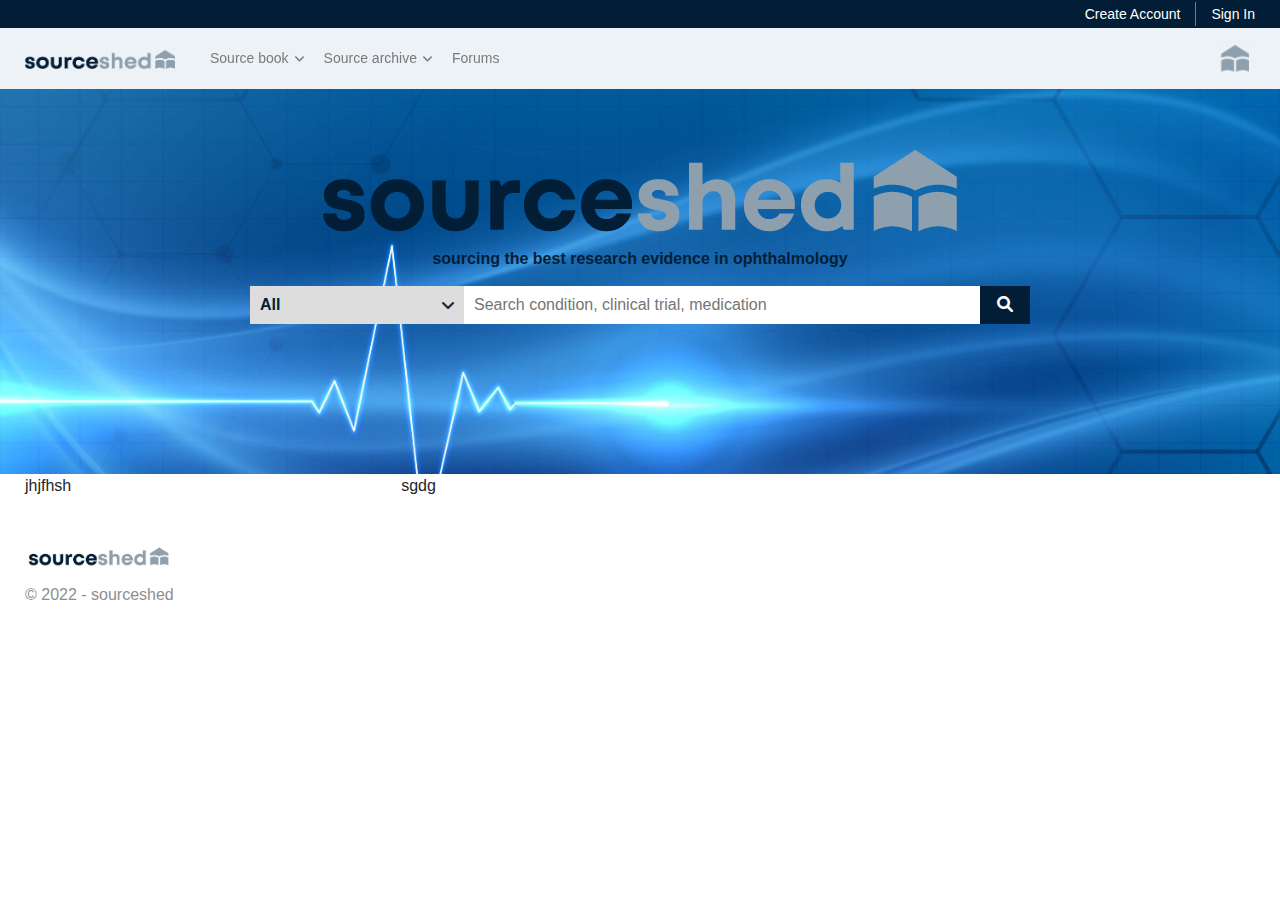
==== glaucoma-source-archive.html @ 262380f5 "update" ====
<!doctype html>
<html class="no-js" lang="en">

<head>
    <meta charset="utf-8">
    <meta http-equiv="x-ua-compatible" content="ie=edge">
    <title>Sourceshed</title>
    <meta name="description" content="">
    <meta name="viewport" content="width=device-width, initial-scale=1">

    <!-- Place favicon.ico in the root directory -->
    <link rel="shortcut icon" type="image/x-icon" href="assets/img/favicon.ico.png">

    <!-- CSS here -->
    <link rel="stylesheet" href="./assets/css/fontawesome-v6.min.css">
    <link rel="stylesheet" href="./assets/css/bootstrap-v5.0.2.min.css">
    <link rel="stylesheet" href="./assets/css/owl.carousel-v2.3.4.min.css">
    <link rel="stylesheet" href="./assets/css/owl.theme.default-v2.3.4.min.css">
    <link rel="stylesheet" href="./assets/css/style.css">
</head>

<body>
    <!--[if lte IE 9]>
            <p class="browserupgrade">You are using an <strong>outdated</strong> browser. Please <a href="https://browsehappy.com/">upgrade your browser</a> to improve your experience and security.</p>
        <![endif]-->

    <!-- Add your site or application content here -->
    <!-- start haeder -->
    <header class="header">
        <div class="header-top dark-blue-bg">
            <div class="container">
                <div class="row">
                    <div class="col-md-12">
                        <ul class="header-auth d-flex justify-content-end">
                            <li>
                                <a href="#" class="account text-white">Create Account</a>
                            </li>
                            <li>
                                <a href="#" class="signin text-white">Sign In</a>
                            </li>
                        </ul>
                    </div>
                </div>
            </div>
        </div>
        <div class="header-nav light-gray-bg-4 py-md-0 py-2">
            <div class="container">
                <div class="header-nav__container d-flex flex-wrap align-items-center justify-content-between">
                    <div class="header-nav__bar d-md-none d-block">
                        <i class="fa-solid fa-bars-staggered text-light-gray"></i>
                    </div>
                    <div class="header-nav__logo">
                        <a href="#">
                            <img src="./assets/img/banner-logo.png" alt="Sourceshed Logo" class="img-fluid">
                        </a>
                    </div>
                    <div class="header-nav__menu d-md-block d-none">
                        <ul class="d-flex flex-wrap">
                            <li class="topmenu">
                                <a href="#">Source book</a>
                                <ul class="submenu">
                                    <li class="topsubmenu">
                                        <a href="#">Retina</a>
                                        <ul class="submenu">
                                            <li>
                                                <p>Retinal vascular diseases</p>
                                                <div class="disease">
                                                    <p>Retinal vein occlusions</p>
                                                    <a href="retina-brvo.html">Branch Retinal Vein Occlusion</a>
                                                    <a href="#">Central Retinal Vein Occlusion</a>
                                                </div>
                                                <div class="disease">
                                                    <p>Diabetic Retinopathy</p>
                                                    <a href="#">Diabetic Macular Edema</a>
                                                    <a href="#">Proliferative Diabetic Retinopathy</a>
                                                    <a href="#">Vitreous haemorrhage</a>
                                                    <a href="#">Cataract surgery</a>
                                                </div>
                                            </li>
                                            <li>
                                                <p>Choroidal vascular diseases</p>
                                                <div class="disease">
                                                    <p>Age-related Macular Degeneration</p>
                                                    <a href="#">Anti-VEGF treatment</a>
                                                    <a href="#">Photodynamic therapy </a>
                                                    <a href="#">Laser treatment </a>
                                                    <a href="#">Polypoidal Choroidal Vasculopathy</a>
                                                </div>
                                                <div class="disease">
                                                    <p><a href="#">Myopic Choroidal Neovascularization</a></p>
                                                    <p><a href="#">Central Serous Chorioretinopathy</a></p>
                                                </div>
                                            </li>
                                            <li>
                                                <p>Surgical retinal conditions</p>
                                                <div class="disease">
                                                    <p><a href="#">Macular Hole</a></p>
                                                </div>
                                            </li>
                                            <li>
                                                <p>Miscellaneous retinal conditions</p>
                                                <div class="disease">
                                                    <p><a href="#">Optic disc pit</a></p>
                                                </div>
                                            </li>
                                        </ul>
                                    </li>
                                    <li class="topsubmenu">
                                        <a href="#">Glucoma</a>
                                        <ul class="submenu">
                                            <li>
                                                <p>Types of glaucomas</p>
                                                <div class="disease">
                                                    <p>Open Angle Glaucoma</p>
                                                    <a href="#">Primary Open Angle Glaucoma</a>
                                                    <a href="#">Ocular Hypertension</a>
                                                    <a href="#">Normal Tension Glaucoma</a>
                                                </div>
                                                <div class="disease">
                                                    <p><a href="#">Primary Angle closure and Primary Angle closure Glaucoma</a></p>
                                                </div>
                                                <div class="disease">
                                                    <p>Secondary Glaucomas</p>
                                                    <a href="#">Pseudoexfoliation Glaucoma</a>
                                                    <a href="#">Pigment dispersion syndrome and pigmentary glaucoma</a>
                                                    <a href="#">Neovascular glaucoma</a>
                                                    <a href="#">Uveitic glaucoma</a>
                                                    <div class="subdesease">
                                                        <p>Glaucoma associated with surgery</p>
                                                        <a href="#">Aqueous misdirection syndrome</a>
                                                    </div>
                                                </div>
                                            </li>
                                            <li>
                                                <p>Management of glaucoma</p>
                                                <div class="disease">
                                                    <p><a href="#">Medical treatment</a></p>
                                                    <div class="subdesease">
                                                        <a href="#">Netarsudil</a>
                                                        <a href="#">Netarsudil/latanoprost</a>
                                                        <a href="#">Latanoprost bunod</a>
                                                        <a href="#">Bimatoprost implant </a>
                                                    </div>
                                                </div>
                                                <div class="disease">
                                                    <p><a href="#">Laser treatment</a></p>
                                                    <div class="subdesease">
                                                        <a href="#">Selective laser trabeculoplasty</a>
                                                        <a href="#">Argon laser iridoplasty</a>
                                                    </div>
                                                </div>
                                                <div class="disease">
                                                    <p>Microinvasive Glaucoma Surgery</p>
                                                    <div class="subdesease">
                                                        <a href="#">iStent</a>
                                                        <a href="#">Hydrus</a>
                                                        <a href="#">XEN</a>
                                                        <a href="#">Preserflo</a>
                                                    </div>
                                                </div>
                                                <div class="disease">
                                                    <p><a href="#">Surgical treatment</a></p>
                                                    <div class="subdesease">
                                                        <p>Complications</p>
                                                        <a href="#">Bleb-associated infections</a>
                                                    </div>
                                                </div>
                                            </li>
                                        </ul>
                                    </li>
                                    <li class="topsubmenu">
                                        <a href="#">Cornea</a>
                                        <ul class="submenu">
                                            <li>
                                                <p>Corneal dystrophies and ectasia</p>
                                                <div class="disease">
                                                    <p><a href="#">Keratoconus</a></p>
                                                </div>
                                            </li>
                                            <li>
                                                <p>Corneal infections</p>
                                                <div class="disease">
                                                    <p><a href="#">Bacterial keratitis</a></p>
                                                    <p><a href="#">Fungal keratitis</a></p>
                                                    <p><a href="#">Herpes Simplex keratitis</a></p>
                                                    <p><a href="#">Herpes Zoster keratitis</a></p>
                                                </div>
                                            </li>
                                            <li>
                                                <p>Other Corneal disorders</p>
                                                <div class="disease">
                                                    <p><a href="#">Dry Eye Disease</a></p>
                                                    <p><a href="#">Neurotrophic Keratopathy</a></p>
                                                </div>
                                            </li>
                                            <li>
                                                <p>IConjunctival disorders</p>
                                                <div class="disease">
                                                    <p><a href="#">Pterygium</a></p>
                                                </div>
                                            </li>
                                        </ul>
                                    </li>
                                    <li class="topsubmenu">
                                        <a href="#">Pediatric and Strabismus</a>
                                        <ul class="submenu">
                                            <li>
                                                <div class="disease">
                                                    <p><a href="#">Amblyopia</a></p>
                                                    <p><a href="#">Congenital cataract</a></p>
                                                    <p><a href="#">Infantile Esotropia</a></p>
                                                </div>
                                            </li>
                                        </ul>
                                    </li>
                                </ul>
                            </li>
                            <li class="topmenu">
                                <a href="#">Source archive</a>
                                <ul class="submenu">
                                    <li><a href="#">Source archive central</a></li>
                                    <li><a href="#">Cataract and refractive surgery</a></li>
                                    <li><a href="#">Cornea</a></li>
                                    <li><a href="glucoma-source-archive.html">Glaucoma</a></li>
                                    <li><a href="#">Neuro-ophthalmology</a></li>
                                    <li><a href="#">Ocular oncology</a></li>
                                    <li><a href="#">Oculoplastics</a></li>
                                    <li><a href="#">Pediatric ophthalmology and Stabismus</a></li>
                                    <li><a href="#">Retina</a></li>
                                    <li><a href="#">Uveitis</a></li>
                                </ul>
                            </li>
                            <li><a href="#">Forums</a></li>
                        </ul>
                    </div>
                    <div class="header-nav__brand-logo d-md-block d-none">
                        <img src="./assets/img/brand-logo.PNG" alt="Sourceshed Logo">
                    </div>
                </div>
            </div>
        </div>
        <!-- mobile menu -->
        <div class="drawer-nav bg-white">
            <div class="drawer-nav__logo d-flex justify-content-between">
                <a href="#" class="d-block">
                    <img src="./assets/img/drawer-meno-log.png" alt="Sourceshed" class="img-fluid">
                </a>
                <div class="menu-close">
                    <i class="fa-solid fa-xmark"></i>
                </div>
            </div>
            <div class="drawer-menu">
                <ul>
                    <li class="drawer-topmenu">
                        <a href="#">Source book</a>
                        <ul>
                            <li class="drawer-topmenu">
                                <a href="#">Retina</a>
                                <ul>
                                    <li>
                                        <p>Retinal vascular diseases</p>
                                        <div class="disease">
                                            <p>Retinal vein occlusions</p>
                                            <a href="retina-brvo.html">Branch Retinal Vein Occlusion</a>
                                            <a href="#">Central Retinal Vein Occlusion</a>
                                        </div>
                                        <div class="disease">
                                            <p>Diabetic Retinopathy</p>
                                            <a href="#">Diabetic Macular Edema</a>
                                            <a href="#">Proliferative Diabetic Retinopathy</a>
                                            <a href="#">Vitreous haemorrhage</a>
                                            <a href="#">Cataract surgery</a>
                                        </div>
                                    </li>
                                    <li>
                                        <p>Choroidal vascular diseases</p>
                                        <div class="disease">
                                            <p>Age-related Macular Degeneration</p>
                                            <a href="#">Anti-VEGF treatment</a>
                                            <a href="#">Photodynamic therapy </a>
                                            <a href="#">Laser treatment </a>
                                            <a href="#">Polypoidal Choroidal Vasculopathy</a>
                                        </div>
                                        <div class="disease">
                                            <p><a href="#">Myopic Choroidal Neovascularization</a></p>
                                            <p><a href="#">Central Serous Chorioretinopathy</a></p>
                                        </div>
                                    </li>
                                    <li>
                                        <p>Surgical retinal conditions</p>
                                        <div class="disease">
                                            <p><a href="#">Macular Hole</a></p>
                                        </div>
                                    </li>
                                    <li>
                                        <p>Miscellaneous retinal conditions</p>
                                        <div class="disease">
                                            <p><a href="#">Optic disc pit</a></p>
                                        </div>
                                    </li>
                                </ul>
                            </li>
                            <li class="drawer-topmenu">
                                <a href="#">Glucoma</a>
                                <ul>
                                    <li>
                                        <p>Types of glaucomas</p>
                                        <div class="disease">
                                            <p>Open Angle Glaucoma</p>
                                            <a href="#">Primary Open Angle Glaucoma</a>
                                            <a href="#">Ocular Hypertension</a>
                                            <a href="#">Normal Tension Glaucoma</a>
                                        </div>
                                        <div class="disease">
                                            <p><a href="#">Primary Angle closure and Primary Angle closure Glaucoma</a></p>
                                        </div>
                                        <div class="disease">
                                            <p>Secondary Glaucomas</p>
                                            <a href="#">Pseudoexfoliation Glaucoma</a>
                                            <a href="#">Pigment dispersion syndrome and pigmentary glaucoma</a>
                                            <a href="#">Neovascular glaucoma</a>
                                            <a href="#">Uveitic glaucoma</a>
                                            <div class="subdesease">
                                                <p>Glaucoma associated with surgery</p>
                                                <a href="#">Aqueous misdirection syndrome</a>
                                            </div>
                                        </div>
                                    </li>
                                    <li>
                                        <p>Management of glaucoma</p>
                                        <div class="disease">
                                            <p><a href="#">Medical treatment</a></p>
                                            <div class="subdesease">
                                                <a href="#">Netarsudil</a>
                                                <a href="#">Netarsudil/latanoprost</a>
                                                <a href="#">Latanoprost bunod</a>
                                                <a href="#">Bimatoprost implant </a>
                                            </div>
                                        </div>
                                        <div class="disease">
                                            <p><a href="#">Laser treatment</a></p>
                                            <div class="subdesease">
                                                <a href="#">Selective laser trabeculoplasty</a>
                                                <a href="#">Argon laser iridoplasty</a>
                                            </div>
                                        </div>
                                        <div class="disease">
                                            <p>Microinvasive Glaucoma Surgery</p>
                                            <div class="subdesease">
                                                <a href="#">iStent</a>
                                                <a href="#">Hydrus</a>
                                                <a href="#">XEN</a>
                                                <a href="#">Preserflo</a>
                                            </div>
                                        </div>
                                        <div class="disease">
                                            <p><a href="#">Surgical treatment</a></p>
                                            <div class="subdesease">
                                                <p>Complications</p>
                                                <a href="#">Bleb-associated infections</a>
                                            </div>
                                        </div>
                                    </li>
                                </ul>
                            </li>
                            <li class="drawer-topmenu">
                                <a href="#">Cornea</a>
                                <ul>
                                    <li>
                                        <p>Corneal dystrophies and ectasia</p>
                                        <div class="disease">
                                            <p><a href="#">Keratoconus</a></p>
                                        </div>
                                    </li>
                                    <li>
                                        <p>Corneal infections</p>
                                        <div class="disease">
                                            <p><a href="#">Bacterial keratitis</a></p>
                                            <p><a href="#">Fungal keratitis</a></p>
                                            <p><a href="#">Herpes Simplex keratitis</a></p>
                                            <p><a href="#">Herpes Zoster keratitis</a></p>
                                        </div>
                                    </li>
                                    <li>
                                        <p>Other Corneal disorders</p>
                                        <div class="disease">
                                            <p><a href="#">Dry Eye Disease</a></p>
                                            <p><a href="#">Neurotrophic Keratopathy</a></p>
                                        </div>
                                    </li>
                                    <li>
                                        <p>Conjunctival disorders</p>
                                        <div class="disease">
                                            <p><a href="#">Pterygium</a></p>
                                        </div>
                                    </li>
                                </ul>
                            </li>
                            <li class="drawer-topmenu">
                                <a href="#">Pediatric and Strabismus</a>
                                <ul>
                                    <li>
                                        <div class="disease">
                                            <p><a href="#">Amblyopia</a></p>
                                            <p><a href="#">Congenital cataract</a></p>
                                            <p><a href="#">Infantile Esotropia</a></p>
                                        </div>
                                    </li>
                                </ul>
                            </li>
                        </ul>
                    </li>
                    <li class="drawer-topmenu">
                        <a href="#">Source archive</a>
                        <ul>
                            <li><a href="#">Source archive central</a></li>
                            <li><a href="#">Cataract and refractive surgery</a></li>
                            <li><a href="#">Cornea</a></li>
                            <li><a href="#">Glaucoma</a></li>
                            <li><a href="#">Neuro-ophthalmology</a></li>
                            <li><a href="#">Ocular oncology</a></li>
                            <li><a href="#">Oculoplastics</a></li>
                            <li><a href="#">Pediatric ophthalmology and Stabismus</a></li>
                            <li><a href="#">Retina</a></li>
                            <li><a href="#">Uveitis</a></li>
                        </ul>
                    </li>
                    <li><a href="#">Forums</a></li>
                </ul>
            </div>
        </div>
    </header> <!-- end haeder -->
    <!-- start banner -->
    <section class="banner bg banner-bg">
        <div class="container">
            <div class="row">
                <div class="banner-box col-sm-12 text-center">
                    <div class="banner__logo">
                        <img src="./assets/img/banner-logo.png" alt="Sourceshed" class="img-fluid">
                        <p class="banner__tag text-dark-blue font-semi-bold">sourcing the best research evidence in ophthalmology</p>
                    </div>
                    <div class="banner__search">
                        <form action="" class="search-from d-flex justify-content-center">
                            <div class="select-arrow">
                                <select class="search-select">
                                    <option selected>All</option>
                                    <option value="1">Conditions (source book)</option>
                                    <option value="2">Studies (source archive)</option>
                                </select>
                            </div>
                            <input type="text" class="search-input" autocomplete="off" placeholder="Search condition, clinical trial, medication">
                            <button type="submit" class="search-submit dark-blue-bg text-white"><i class="fas fa-search"></i></button>
                        </form>
                    </div>
                </div>
            </div>
        </div>
    </section><!-- end banner -->
    <!-- start source archive wrapper -->
    <section class="source-archive-section">
        <div class="container">
            <div class="row">
                <aside class="archive-sidebar">jhjfhsh</aside>
                <div class="archive-docs">sgdg</div>
            </div>
        </div>
    </section>
    <!-- end source archive wrapper -->
    <!-- start footer -->
    <section class="footer">
        <div class="container">
            <div class="row">
                <div class="col-md-12">
                    <div class="footer-inner d-flex flex-column justify-content-sm-start justify-content-center align-items-center align-items-sm-start">
                        <div class="footer-logo">
                            <a href="#">
                                <img src="./assets/img/logo.png" alt="Sourceshed" class="img-fluid">
                            </a>
                        </div>
                        <p class="copyright text-light-gray">&copy; 2022 - sourceshed</p>
                    </div>
                </div>
            </div>
        </div>
    </section><!-- end footer -->

    <!-- JS here -->
    <script src="./assets/js/jquery-v3.6.0.min.js"></script>
    <script src="./assets//js/popper-v2.9.2.min.js"></script>
    <script src="./assets//js/bootstrap-v5.0.2.min.js"></script>
    <script src="./assets/js/owl.carousel-v2.3.4.min.js"></script>
    <script src="./assets/js/main.js"></script>
</body>

</html>
---- assets/css/style.css ----
/* reset css */
* {
  margin: 0;
  padding: 0;
  box-sizing: border-box; 
}

.container {
    max-width: 1440px;
    padding-left: 25px;
    padding-right: 25px;
}
a{
    text-decoration: none;
    display: block;
}

p {
    margin: 0;
}

ul{
    margin: 0;
    padding: 0;
    list-style-type: none;
}

input, select,button:focus {
    outline: none;
    
}

/* google fonts */
@import url('https://fonts.googleapis.com/css2?family=Merriweather+Sans:ital,wght@0,300;0,400;0,500;0,700;1,400&display=swap');

/* Root variable */
:root {
	/* --ss-font-family: -apple-system, BlinkMacSystemFont, 'Segoe UI', 'Merriweather Sans', 'Helvetica Neue', Arial, 'Noto Sans', sans-serif, 'Apple Color Emoji', 'Segoe UI Emoji', 'Segoe UI Symbol', 'Noto Color Emoji'; */
    --ss-font-primary: 'Merriweather Sans', sans-serif;

    --ss-dark: #000000;
    --ss-white: #ffffff;
    --ss-light-gray: #8e8e8e;
    --ss-light-gray-2: #c5c9ce;
    --ss-light-gray-3: #ddd;
    --ss-light-gray-4: #EDF2F7;
    --ss-dark-gray: #7a7a7a;
    --ss-light-ash: #8EA0AD;
    --ss-light-ash-1: #CAD1DA;
    --ss-light-ash-2: #D1DBE9;

    --ss-dark-blue: #011E36;
    --ss-light-blue: #3366ff;
    --ss-light-blue-2: #66ADCC;
    --ss-light-blue-3: #d9edf7;

    --ss-green: #339966;
    --ss-brown: #993300;

    --ss-text-xss: 12px;
    --ss-text-xs: 14px;
    --ss-text-s: 16px;
    --ss-text-m: 18px;
    --ss-text-xl: 20px;
    --ss-text-xll: 24px;
    --ss-text-xlll: 34px

}

html, body{
    scroll-behavior: smooth !important;
    -webkit-font-smoothing: antialiased;
}

/*================ common-css =================*/
.section-title {
    margin-bottom: 20px;
}
.bg {
    background-size: cover;
    background-position: center;
    background-repeat: no-repeat;
}
/* -------- bg color -------- */
.dark-bg{
    background-color: var(--ss-dark);
}
.light-gray-bg{
    background-color: var(--ss-light-gray);
}
.light-gray-bg-4 {
    background-color: var(--ss-light-gray-4);
}
.dark-gray-bg{
    background-color: var(--ss-dark-gray);
}
.dark-blue-bg {
    background-color: var(--ss-dark-blue);
}
.light-blue-bg-3 {
    background-color: var(--ss-light-blue-3);
}
.light-ash-bg{
    background-color: var(--ss-light-ash)
}
.light-ash-bg-1{
    background-color: var(--ss-light-ash-1)
}
.light-ash-bg-2{
    background-color: var(--ss-light-ash-2)
}
/* -------- text color -------- */
.text-white{
    color: var(--ss-white);
}
.text-light-gray {
    color: var(--ss-light-gray);
}
.text-light-blue {
    color: var(--ss-light-blue);
}
.text-dark-blue {
    color: var(--ss-dark-blue);
}
.text-green {
    color: var(--ss-green);
}
.text-brown {
    color: var(--ss-brown);
}
/* ----------- text underline---- */
.text-underline {
    text-decoration: underline;
}
/* opacity */
.opacity-100{
    opacity: 0.1;
}
.opacity-200{
    opacity: 0.2;
}
.opacity-300{
    opacity: 0.3;
}
.opacity-400{
    opacity: 0.4;
}
.opacity-500{
    opacity: 0.5;
}
.opacity-600{
    opacity: 0.6;
}
.opacity-700{
    opacity: 0.7;
}
.opacity-800{
    opacity: 0.8;
}
.opacity-900{
    opacity: 0.9;
}
/* -------- font size */
.text-s {
    font-size: var(--ss-text-s);
}
.text-xs {
    font-size: var(--ss-text-xs);
}
.text-xss {
    font-size: var(--ss-text-xss);
}
.text-m {
    font-size: var(--ss-text-m);
}
.text-xl {
    font-size: var(--ss-text-xl);
}
.text-xll {
    font-size: var(--ss-text-xll);
}
.text-xlll {
    font-size: var(--ss-text-xlll);
}
/* .text-xl{
    font-size: var(--l-text-xl);
    line-height: 110%;
}
.text-s{
    font-size: var(--l-text-s);
    line-height: 24px;
}
.text-xs{
    font-size: var(--l-text-xs);
    line-height: 18px;
}
.text-xss{
    font-size: var(--l-text-xss);
    line-height: var(--l-text-s);
} */
/* --------- font weight */
.font-light{
    font-weight: 300;
}
.font-normal{
    font-weight: 400;
}
.font-medium{
    font-weight: 500;
}
.font-semi-bold{
    font-weight: 600;
}
.font-bold{
    font-weight: 700;
}
.font-extra-bold{
    font-weight: 900;
}
/* ----------- text indent */
.text-left {
    text-align: left;
}
.text-right {
    text-align: right;
}
/* -------- border -------- */
/* .border-dark-1{
    border: 1px solid var(--l-dark-5);
}
.border-dark-b1{
    border-bottom: 1px solid var(--l-dark-5);
}
.border-danger-1{
    border: 1px solid var(--l-danger-1);
} */
/* ---------- btn ---------- */
.btn-primary{
    background-color: var(--ss-dark-blue);
    padding: 8px 10px;
}
.btn-custom{
    border-radius: 100px;
    font-weight: 500;
    font-size: var(--ss-text-xs);
    line-height: 20px;
    color: #FFFFFF;
    padding: 10px 16px;
}
.btn-custom__red{
    background-color: var(--l-color-red);
}

body{
    font-family: var(--ss-font-primary);
    background-color: var(--ss-white);
    font-size: var(--ss-text-s);
    -webkit-font-smoothing: antialiased;
}

.inherit-hover:hover{
    color: inherit;
}
.light-hover:hover{
    color: #fff;
}
.no-transition{
    transition: unset;
}

/* ============ header css  =================================== */
/* sticky header */
.header {
    position: fixed;
    width: 100%;
    z-index: 999;
}
/* header top */
.header-top {
    padding: 2px 0;
}
.header-auth li {
    border-right: 1px solid var(--ss-dark-gray);
}
.header-auth li:last-child {
    border-right: none;
}
.header-auth li a {
    display: inline-block;
    font-size: var(--ss-text-xs);
}
.account {
    padding-right: 15px;
}
.signin {
    padding-left: 15px;
}

/* header nav */
.header-nav {
    /* padding: 10px 0; */
    box-shadow: 0 1px 0 0 rgb(139 141 157 / 5%), 0 0 1px 0 rgb(65 71 108 / 15%);
}
.header-nav__logo img {
    max-width: 150px;
}
.header-nav__menu{
    padding-left: 35px;
    flex: 1;
}
.header-nav__menu>ul>li {
    padding-right: 35px;
}
.header-nav__menu>ul>li>a {
    padding: 20px 0;
}
.header-nav__menu>ul>li:hover {
    cursor: pointer;
}
ul.submenu li:hover {
    cursor: auto;
}
.header-nav__menu>ul>li:hover > a {
    color: var(--ss-dark-blue);
}
.header-nav__menu li {
    position: relative;
}
.header-nav__menu ul li a {
    font-size: var(--ss-text-xs);
    font-weight: 400;
    color: var(--ss-dark-gray);
}
.header-nav__menu ul li a:hover{
    color: var(--ss-dark-blue);
}
/* dropdown menu*/
/* angledown icon */
.topmenu a,
.topsubmenu > a,
.drawer-topmenu{
    position: relative;
}
.topmenu > a:after,
.topsubmenu > a:after,
.drawer-topmenu:after{
    font-family: 'Font Awesome 6 Free';
    font-weight: 900;
    font-size: 12px;
    position: absolute;
    top: 50%;
    transform: translateY(-50%);
}
.topmenu > a:after {
    content: '\f107';
    right: -15px;
}

.drawer-topmenu:after {
    content: '\f105';
    color: var(--ss-light-gray);
    right: 0;
    top: 0;
    transform: inherit;
    transition: all 0.35s ease;
}
.drawer-topmenu.active:after {
    right: 0;
    top: 0;
    transform: rotate(90deg);
}
.topsubmenu > a:after {
    content: '\f105';
    right: 15px;
}
.topmenu ul {
    /* display: none; */
    visibility: hidden;
    opacity: 0;
    padding: 5px 0;
    position: absolute;
    min-width: 200px;
    /* border-radius: 5px; */
    background-color: var(--ss-white);
    /* box-shadow: 0px 0px 5px -1px var(--ss-light-gray); */
    z-index: 999;
    transition: all 0.35s ease;
}
.header-nav__menu .topmenu ul li a{
    display: block;
    padding: 5px 15px;
}
.header-nav__menu .topmenu ul li a:hover {
    background: #eee;
}
.header-nav__menu li>a:hover>{
    color: var(--ss-dark-blue);
}
.header-nav__menu li:hover > ul {
    /* display: block; */
    visibility: visible;
    opacity: 1;
}
.header-nav__menu ul.submenu {
    top: 100%;
    left: 0;
}
.header-nav__menu ul.submenu .submenu {
    top: 0;
    left: 100%;
    overflow-y: scroll;
    height: 300px;
    padding: 10px 15px;
}
/* Scrollbar css */
.submenu ::-webkit-scrollbar {
    width: 5px;
}
.submenu ::-webkit-scrollbar-track {
    background-color: transparent;
    -webkit-border-radius: 5px;
    border-radius: 5px;
}
.submenu ::-webkit-scrollbar-thumb {
    -webkit-border-radius: 5px;
    border-radius: 5px;
    background: var(--ss-light-gray-2); 
}
.submenu li > p {
    font-weight: 600;
}
.topsubmenu > ul.submenu {
    min-width: 278px;
}
.header-nav__menu p {
    margin: 0;
    font-size: var(--ss-text-xs);
    color: var(--ss-light-gray);
}
.header-nav__menu .disease,
.header-nav__menu .subdesease {
    padding-left: 20px;
}
.header-nav__menu .disease p a {
    /* padding: 0 !important; */
    margin-left: -15px;
}
.header-nav__menu .disease a {
    padding-left: 20px;
    /* color: var(--ss-light-blue);
    text-decoration: underline; */
}
.header-nav__menu .disease a:hover{
    /* color: var(--ss-light-blue); */
}
.header-nav__menu .disease > a {
    font-size: 13px !important;
}
.header-nav__brand-logo {
    flex: 0 0 auto;
}
/* mobile menu */
.header-nav__bar {
    cursor: pointer;
    font-size: 20px;
}
.drawer-nav {
    padding: 20px;
    height: 100vh;
    overflow-y: scroll;
    width: 270px;
    position: fixed;
    top: 0;
    transform: translateX(-270px);
    transition: all 0.35s ease;
}
.drawer-nav.active {
    transform: translateX(0px);
}
.drawer-nav__logo {
    padding-bottom: 15px;
    border-bottom: 1px solid #ddd;
    margin-bottom: 15px;
}
.drawer-nav__logo a {
    width: 176px;
}
.drawer-menu ul li a{
    font-size: var(--ss-text-xs);
    font-weight: 400;
    color: var(--ss-dark-gray);
    padding: 3px 0;
    display: block;
}
.drawer-menu ul li > a:hover {
    color: var(--ss-dark-blue);
}
.drawer-topmenu {
    position: relative;
}
.mobile-angle-down {
    position: absolute;
    right: 0;
    top: 0;
    font-size: 12px;
    color: var(--ss-light-gray);
    transition: all 0.35s ease;
}
.mobile-angle.active {
    transform: rotate(90deg);
}
.drawer-topmenu ul {
    display: none;
    padding-left: 20px;
}
.drawer-nav .disease {
    padding-left: 20px;
}
.drawer-nav .disease > a {
    padding-left: 20px;
}
.menu-close {
    width: 30px;
    display: flex;
    justify-content: center;
    align-items: center;
    background: var(--ss-light-gray-2);
    border-radius: 3px;
    cursor: pointer;
}
/* ============ banner css  =================================== */
.banner {
    padding: 150px 0;
}
.banner-bg {
    background-image: url(../img/banner.jpg);
}

/* banner logo */
.banner__tag {
    margin: 15px 0;
}
/* search box */
.banner__search {
    max-width: 780px;
    margin: 0 auto;
}
.search-from {
    display: flex;
}
.select-arrow {
    position: relative;
}
.select-arrow:after {
    content: '\f107';
    font-family: 'Font Awesome 5 Free';
    font-weight: 900;
    background: #ddd;
    padding-left: 4px;
    position: absolute;
    right: 10px;
    top: 50%;
    transform: translateY(-50%);
}
.search-from input,
.search-from select,
.search-from button {
    border: none;
    padding: 7px 10px;
}
.search-select {
    background-color: #ddd;
    color: var(--ss-dark-blue);
    font-weight: 600;
    appearance: none;
    -webkit-appearance: none;
}
.search-input {
    flex: 1;
}
.search-submit {
    flex: 0 0 auto;
    width: 50px;
}
@media (max-width: 425px) {
    .search-select {
        max-width: 5rem;
    }
    .search-input {
        max-width: 72%;
    }
}
@media (max-width: 375px) {
    .search-input {
        max-width: 61%;
    }
}
/* ============ sourcebook css  =================================== */
.sourcebook {
    padding: 50px 0;
}
/* sourcebook tab */
.sourcebook-tab .nav-link {
    font-size: 15px;
    padding: 8px 15px;
    margin-bottom: 0px;
    border: none;
    border-radius: 0px;
    color: var(--ss-dark-blue);
    white-space: nowrap;
    transition: all 0.35s ease;
    position: relative;
}
.sourcebook-tab .nav-link::before {
    content: "";
    position: absolute;
    width: 100%;
    height: 2px;
    background: var(--ss-dark-blue);
    top: 100%;
    left: 0;
    -webkit-transform: scaleX();
    transform: scaleX(0);
    -webkit-transform-origin: 0 50%;
    transform-origin: 0 50%;
    transition: transform 0.2s ease;
}
.sourcebook-tab .nav-link.active::before{
    content: "";
    position: absolute;
    width: 100%;
    height: 2px;
    background: var(--ss-dark-blue);
    top: 100%;
    left: 0;
    -webkit-transform: scaleX(1);
    transform: scaleX(1);
    -webkit-transform-origin: 100% 100%;
    transform-origin: 100% 100%;
}
/* .sourcebook-tab .nav-link:first-child:before{
    background: transparent;
} */
.sourcebook-tab .nav-link.active {
    background: var(--ss-light-gray-4);
}

/* .sourcebook-tab .nav-link.active::before{
    right: 100%;
    visibility: visible;
    opacity: 1;
} */
/*
.sourcebook-tab .nav-link:hover {
    background-color: var(--ss-light-blue-2);
    color: var(--ss-white);
}
.sourcebook-tab .nav-link:hover::before{
    background: transparent;
} */
@media (max-width: 990px) {
    .sourcebook-tab .nav {
        flex-wrap: nowrap;
        overflow: auto;
    }
}
/* sourcebook carousel */
.sourcebook-active {
    padding: 20px 0 0;
}
.sourcecard-wrapper {
    padding: 7px 0 0;
    max-width: 266px;
    width: 100%;
}
.sourcebook-card {
    overflow: hidden;
}
.card-img-box {
    overflow: hidden;
    min-height: 245px;
    display: flex;
}
.card-img-box img {
    object-fit: cover;
}
.sourcebook-card .card-title {
    /* min-height: 72px; */
    /* font-size: 1rem !important; */
    max-height: 73.22px;
}
.sourcebook-card .card-text {
    /* min-height: 144px; */
    min-height: 96px;
    font-size: 15px;
}
.sourcecard-wrapper a {
    transition: all 0.45s ease;
}
.sourcecard-wrapper a:hover {
    /* transform: translateY(-7px); */
    margin-top: -7px;
    transition: all 0.45s ease;
}
/* .sourcecard-wrapper img {
    overflow: hidden;
    object-fit: cover;
    transition: all 0.35s ease;
} */
.sourcecard-wrapper a:hover img {
    transform: scale(1.03);
    transition: all 0.45s ease;
}
.sourcecard-wrapper a:hover .card-body {
    /* transform: translateY(7px); */
    transition: all 0.35s ease;
}
.sourcebook-card .card-body {
    min-height: 208px;
}
/* sourcebook carosel btn */
.sourcebook-active .owl-nav {
    display: block !important;
    position: absolute;
    top: 50%;
    transform: translateY(-50%);
    width: 100%;
    z-index: 9999;
}
.sourcebook-active .owl-nav button {
    /* border: 2px solid var(--ss-light-ash) !important; */
    /* border: 0.0625rem solid #d8d9db !important; */
    border: 0.0625rem solid var(--ss-light-gray-2) !important;
    width: 42px;
    height: 42px;
    border-radius: 50%;
    background: var(--ss-white) !important;
    display: inline-flex;
    justify-content: center;
    align-items: center;
    box-shadow: 0 0.125rem 0.5rem hsl(0deg 0% 60% / 40%);
}
.sourcebook-active .owl-nav button:hover {
    border-color: var(--ss-dark-blue) !important;
}
.sourcebook-active .owl-nav button span {
    color: var(--ss-dark-blue);
    font-size: 23px;
    vertical-align: middle;
    font-weight: 600;
}
.sourcebook-active .owl-nav .owl-prev {
    left: -20px;
    position: absolute;
}
.sourcebook-active .owl-nav .owl-next {
    right: -20px;
    position: absolute;
}
/* ============ sourcebook inner page css  =================================== */
/* main doc */
.doc-main {
    width: calc(100% - 280px);
    flex: 0 0 calc(100% - 280px);
    max-width: 100%;
}
.doc-main-left {
    width: 100%;
    max-width: 23%;
    flex: 0 0 23%;
}
.doc-main-tab {
    position: sticky;
    top: 90px;
}
.doc-index ul li {
    padding: 9px 7px;
    border-bottom: 1px solid var(--ss-light-gray-3);
    cursor: pointer;
    position: relative;
}
.doc-index ul li a,
.doc-sidebar-list-item a {
    font-size: 15px;
}
.doc-index ul li a:hover {
    color: var(--ss-dark-blue);
}
/* .doc-index ul li.active a {
    color: var(--ss-dark-blue);
} */
.doc-index ul li.active > a {
    color: var(--ss-dark-blue);
}
.doc-dropdown ul {
    display: none;
}
.doc-dropdown ul.active {
    display: block;
}
.doc-dropdown ul li {
    border-bottom: none;
    padding: 2px 0px 2px 7px;
}
/* .doc-dropdown ul li:nth-child(1) {
    padding-left: 7px;
} */
.doc-dropdown ul li:nth-child(2),
.doc-dropdown ul li:nth-child(14),
.doc-dropdown ul li:nth-child(4),
.doc-dropdown ul li:nth-child(9),
.doc-dropdown ul li:nth-child(11) {
    padding-left: 14px;
}
.doc-dropdown ul li:nth-child(5),
.doc-dropdown ul li:nth-child(8),
.doc-dropdown ul li:nth-child(10),
.doc-dropdown ul li:nth-child(12){
    padding-left: 21px;
}
.doc-dropdown ul li:nth-child(6),
.doc-dropdown ul li:nth-child(7) {
    padding-left: 28px;
}
.doc-dropdown ul li a {
    font-size: var(--ss-text-xs);
}
/**
* active class added by js
*/

/* .doc-dropdown ul li:last-child {
    border-bottom: none;
} */
/* .doc-dropdown ul li {
    padding-left: 0px;
    padding-right: 0px;
}
.doc-dropdown ul li a:nth-child(2) {
    padding-left: 8px;
}
.doc-dropdown ul li a:nth-child(3) {
    padding-left: 16px;
} */
.doc-index-item:hover {
    color: var(--ss-dark-blue);
}
/* 
* uses for sticky header 
*/
.doc-scrollspy > div {
    position: relative;
}
/* .doc-scrollspy > div:before {
    content: '';
    display: block;
    height: 100px;
    margin-top: -100px;
    visibility: hidden;
} */
.doc-main-content {
    width: 100%;
    max-width: 77%;
    flex: 0 0 77%;
}
.doc-widget-col {
    padding: 10px;
}
.doc-widget-col-1 {
    flex: 0 0 20%;
    max-width: 20%;
}
/* .doc-widget-col-1 strong {
    color: #339966;
} */
.doc-widget-col-2 {
    flex: 1;
    border-left: 2px solid var(--ss-light-gray-3);
    border-right: 2px solid var(--ss-light-gray-3);
    border-bottom: 2px solid var(--ss-light-gray-3);
    padding-bottom: 60px;
}
.collapsible {
    display: none;
}
.doc-content.active .collapsible {
    display: block;
}
.doc-content.active i {
    transform: rotate(-180deg);
}

.doc-content-title {
    position: relative;
    cursor: pointer;
}
.doc-detail-btn {
    width: 100%;
    text-align: left;
    padding: 0;
    background: transparent;
    border: none;
}
.doc-detail-btn span {
    padding-left: 15px;
}
.doc-detail-btn:focus {
    background: transparent;
    box-shadow: none;
}
.doc-detail-btn:before{
    content: "\f0d7";
    font-family: 'FontAwesome';
    font-weight: 900;
    color: var(--ss-dark-blue);
    position: absolute;
    transition: transform 0.35s ease;
}
.doc-detail-btn.active:before {
    transform: rotate(-180deg);
}
.doc-detail-btn .accordion-body ul {
    list-style-type: disc;
}
.doc-detail .accordion-body ul {
    list-style-type: disc;
}
.doc-detail .accordion-body ul li ul {
    list-style-type: circle;
    padding-left: 20px;
}
.doc-detail-table {
    width: 100%;
}
.doc-detail-table thead th {
    background: var(--ss-light-blue-3);
    font-size: var(--ss-text-xss);
    padding: 8px;
}
.doc-detail-table tbody td {
    font-size: var(--ss-text-xss);
    padding: 8px;
}
.doc-detail-table tbody tr {
    border-bottom: 1px solid var(--ss-light-gray-3);
}
.doc-detail-table tbody tr:last-child {
    border-bottom: none;
}
/* make clickable */
.doc-widget-text a,
.doc-widget-link a,
.doc-detail{
    position: relative;
    z-index: 9;
}
.doc-widget-col-3 {
    flex: 0 0 20%;
    max-width: 20%;
    border-right: 2px solid var(--ss-light-gray-3);
    border-bottom: 2px solid var(--ss-light-gray-3);
}
/* doc sidebar */
.doc-sidebar {
    max-width: 280px;
    flex: 0 0 280px;
    margin-top: 60px;
}
.doc-sidebar-wrapper {
    padding: 10px;
}
.doc-sidebar-list {
    border-bottom: 1px solid var(--ss-light-gray-3);
    padding: 5px 0;
}
.doc-sidebar-list:last-child{
    padding-bottom: 0;
    border-bottom: none;
}
.doc-sidebar-list-item a:hover {
    color: var(--ss-dark-blue);
}
@media (max-width: 1024px) {
    .doc-body {
        flex-direction: column;
    }
    .doc-body > div {
        max-width: 100%;
    }
}
@media (max-width: 768px) {
    .main-wrapper-row,
    .doc-widget {
        flex-direction: column;
    }
    .doc-main {
        width: 100%;
    }
    .doc-widget > div {
        max-width: 100%;
    }
    .doc-widget-col-2 {
        border-top: 2px solid var(--ss-light-gray-3);
    }
    .doc-widget-col-3 {
        border-left: 2px solid var(--ss-light-gray-3);
    }
}

/* ============ source archive page css  =================================== */
aside.archive-sidebar {
    flex: 0 0 30%;
    max-width: 400px;
}

.archive-docs {
    flex: 1 1 30%;
}

/* ============ footer css  =================================== */
.footer {
    padding: 40px 0;
}
.footer-logo img {
    max-width: 150px;
}
.copyright {
    margin-top: 10px;
}
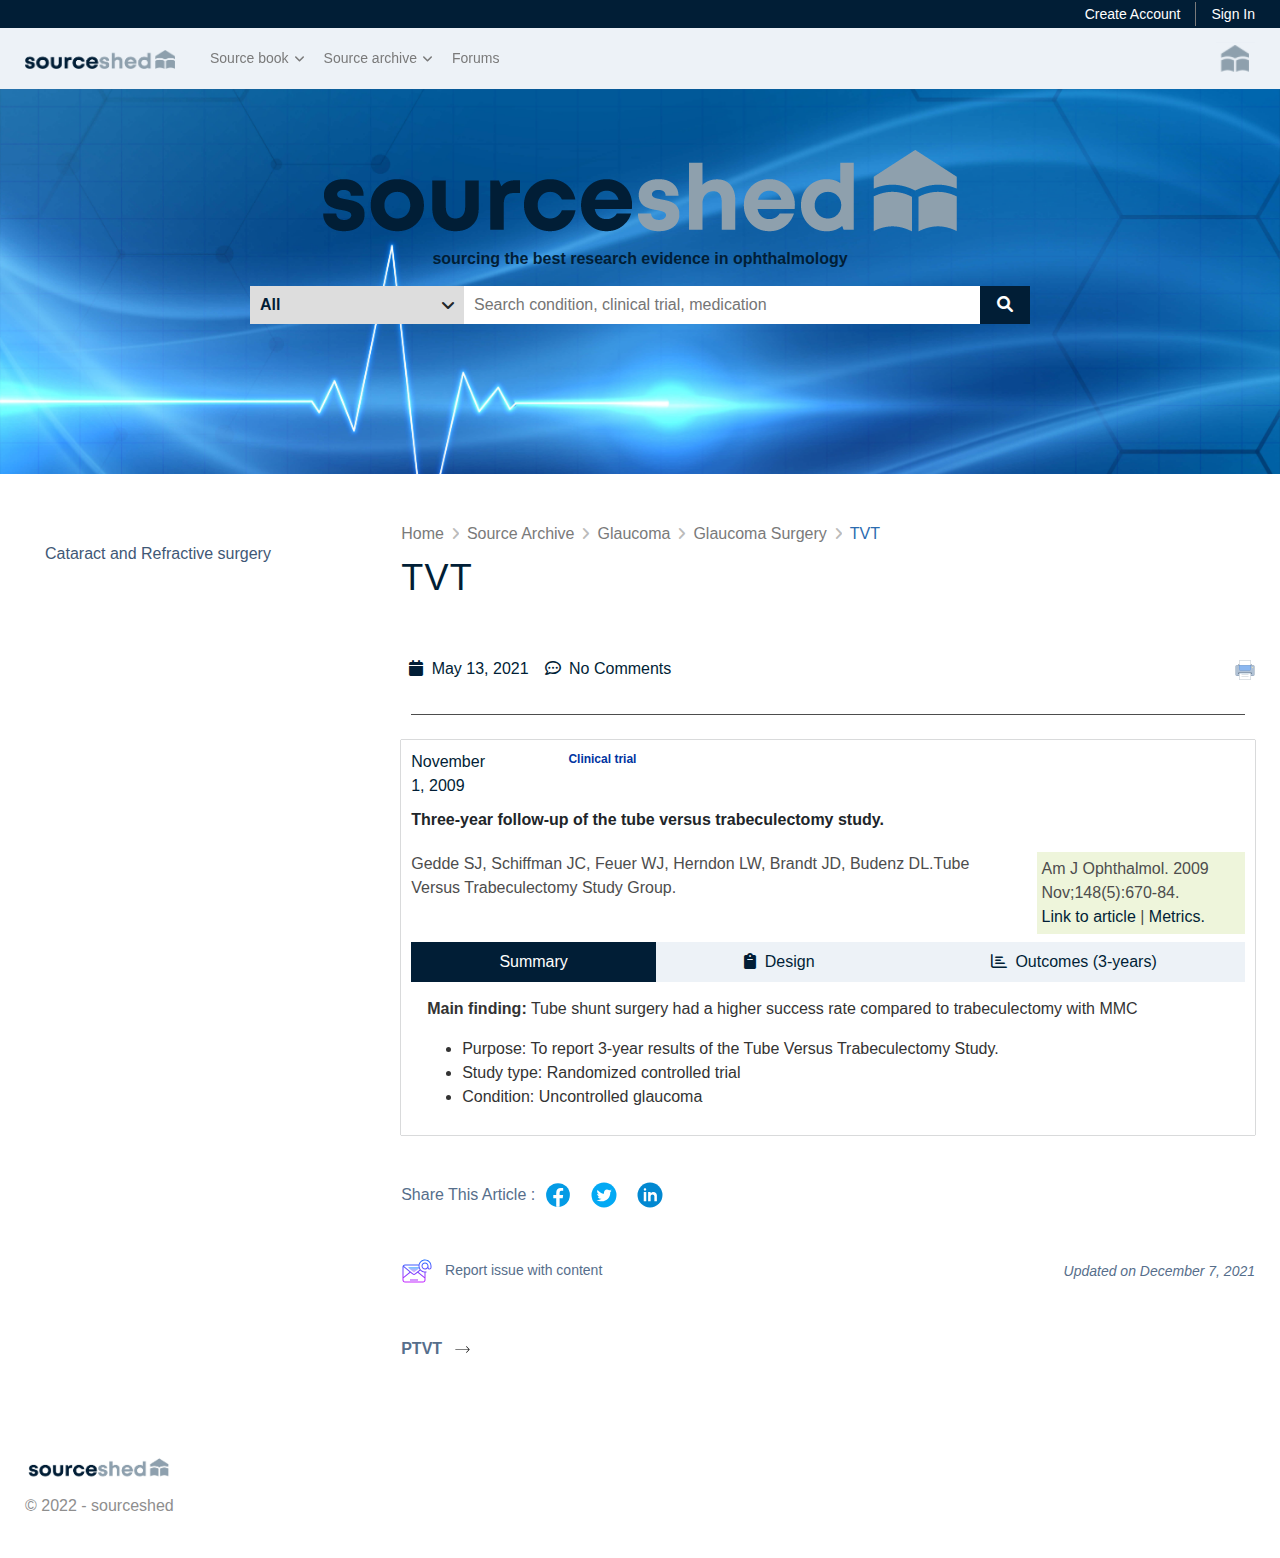
==== commit eca074f0: "update archive" ====
--- a/glaucoma-source-archive.html
+++ b/glaucoma-source-archive.html
@@ -457,11 +457,212 @@
         </div>
     </section><!-- end banner -->
     <!-- start source archive wrapper -->
-    <section class="source-archive-section">
+    <section class="source-archive-section pt-5">
         <div class="container">
             <div class="row">
-                <aside class="archive-sidebar">jhjfhsh</aside>
-                <div class="archive-docs">sgdg</div>
+                <aside class="archive-sidebar">
+                    <div class="sa-sidebar-item">
+                        <p class="sa-sidebar-item-title">Cataract and Refractive surgery
+                        </p>
+                        <div class="sa-sidebar-item-content">
+                            <ul>
+                                <li>
+                                    <span class="me-2">
+                                        <svg xmlns="http://www.w3.org/2000/svg" xmlns:xlink="http://www.w3.org/1999/xlink" aria-hidden="true" focusable="false" width="0.86em" height="1em" style="-ms-transform: rotate(360deg); -webkit-transform: rotate(360deg); transform: rotate(360deg);" preserveAspectRatio="xMidYMid meet" viewBox="0 0 1536 1792"><path d="M1468 380q28 28 48 76t20 88v1152q0 40-28 68t-68 28H96q-40 0-68-28t-28-68V96q0-40 28-68T96 0h896q40 0 88 20t76 48zm-444-244v376h376q-10-29-22-41l-313-313q-12-12-41-22zm384 1528V640H992q-40 0-68-28t-28-68V128H128v1536h1280zM384 800q0-14 9-23t23-9h704q14 0 23 9t9 23v64q0 14-9 23t-23 9H416q-14 0-23-9t-9-23v-64zm736 224q14 0 23 9t9 23v64q0 14-9 23t-23 9H416q-14 0-23-9t-9-23v-64q0-14 9-23t23-9h704zm0 256q14 0 23 9t9 23v64q0 14-9 23t-23 9H416q-14 0-23-9t-9-23v-64q0-14 9-23t23-9h704z"></path></svg>
+                                    </span>
+                                    <a href="#">PREMED report no.1</a>
+                                </li>
+                                <li>
+                                    <span class="me-2">
+                                        <svg xmlns="http://www.w3.org/2000/svg" xmlns:xlink="http://www.w3.org/1999/xlink" aria-hidden="true" focusable="false" width="0.86em" height="1em" style="-ms-transform: rotate(360deg); -webkit-transform: rotate(360deg); transform: rotate(360deg);" preserveAspectRatio="xMidYMid meet" viewBox="0 0 1536 1792"><path d="M1468 380q28 28 48 76t20 88v1152q0 40-28 68t-68 28H96q-40 0-68-28t-28-68V96q0-40 28-68T96 0h896q40 0 88 20t76 48zm-444-244v376h376q-10-29-22-41l-313-313q-12-12-41-22zm384 1528V640H992q-40 0-68-28t-28-68V128H128v1536h1280zM384 800q0-14 9-23t23-9h704q14 0 23 9t9 23v64q0 14-9 23t-23 9H416q-14 0-23-9t-9-23v-64zm736 224q14 0 23 9t9 23v64q0 14-9 23t-23 9H416q-14 0-23-9t-9-23v-64q0-14 9-23t23-9h704zm0 256q14 0 23 9t9 23v64q0 14-9 23t-23 9H416q-14 0-23-9t-9-23v-64q0-14 9-23t23-9h704z"></path></svg>
+                                    </span>
+                                    <a href="#">Randomized Clinical Trial Comparing Femtosecond LASIK and Small-Incision Lenticule Extraction</a>
+                                </li>
+                            </ul>
+                            <div class="sa-sidebar-subitem-title">
+                                <svg class="toggle-arrow arrow-right" xmlns="http://www.w3.org/2000/svg" xmlns:xlink="http://www.w3.org/1999/xlink" aria-hidden="true" focusable="false" width="0.48em" height="1em" style="-ms-transform: rotate(360deg); -webkit-transform: rotate(360deg); transform: rotate(360deg);" preserveAspectRatio="xMidYMid meet" viewBox="0 0 608 1280"><g transform="translate(608 0) scale(-1 1)"><path d="M595 288q0 13-10 23L192 704l393 393q10 10 10 23t-10 23l-50 50q-10 10-23 10t-23-10L23 727q-10-10-10-23t10-23l466-466q10-10 23-10t23 10l50 50q10 10 10 23z"></path></g></svg>
+                                <svg class="toggle-arrow arrow-down" xmlns="http://www.w3.org/2000/svg" xmlns:xlink="http://www.w3.org/1999/xlink" aria-hidden="true" focusable="false" width="0.8em" height="1em" style="-ms-transform: rotate(360deg); -webkit-transform: rotate(360deg); transform: rotate(360deg);" preserveAspectRatio="xMidYMid meet" viewBox="0 0 1024 1280"><path d="M1011 480q0 13-10 23L535 969q-10 10-23 10t-23-10L23 503q-10-10-10-23t10-23l50-50q10-10 23-10t23 10l393 393l393-393q10-10 23-10t23 10l50 50q10 10 10 23z"></path></svg>
+                                <a href="#">Femtosecond laser</a>
+                            </div>
+                            <div class="sa-sidebar-subitem-content">
+                                <ul>
+                                    <li>
+                                        <span class="me-2">
+                                            <svg xmlns="http://www.w3.org/2000/svg" xmlns:xlink="http://www.w3.org/1999/xlink" aria-hidden="true" focusable="false" width="0.86em" height="1em" style="-ms-transform: rotate(360deg); -webkit-transform: rotate(360deg); transform: rotate(360deg);" preserveAspectRatio="xMidYMid meet" viewBox="0 0 1536 1792"><path d="M1468 380q28 28 48 76t20 88v1152q0 40-28 68t-68 28H96q-40 0-68-28t-28-68V96q0-40 28-68T96 0h896q40 0 88 20t76 48zm-444-244v376h376q-10-29-22-41l-313-313q-12-12-41-22zm384 1528V640H992q-40 0-68-28t-28-68V128H128v1536h1280zM384 800q0-14 9-23t23-9h704q14 0 23 9t9 23v64q0 14-9 23t-23 9H416q-14 0-23-9t-9-23v-64zm736 224q14 0 23 9t9 23v64q0 14-9 23t-23 9H416q-14 0-23-9t-9-23v-64q0-14 9-23t23-9h704zm0 256q14 0 23 9t9 23v64q0 14-9 23t-23 9H416q-14 0-23-9t-9-23v-64q0-14 9-23t23-9h704z"></path></svg>
+                                        </span>
+                                        <a href="#">FEMCAT</a>
+                                    </li>
+                                </ul>
+                            </div>
+                        </div>
+                    </div>
+                </aside>
+                <div class="archive-docs">
+                    <!-- breadcrumb -->
+                    <div class="sa-breadcrumb">
+                        <nav aria-label="breadcrumb">
+                            <ol class="breadcrumb mb-0">
+                              <li class="breadcrumb-item"><a href="#" class="d-inline-block text-dark-gray">Home</a></li>
+                              <li class="breadcrumb-item"><a href="#" class="d-inline-block text-dark-gray">Source Archive</a></li>
+                              <li class="breadcrumb-item"><a href="#" class="d-inline-block text-dark-gray">Glaucoma</a></li>
+                              <li class="breadcrumb-item"><a href="#" class="d-inline-block text-dark-gray">Glaucoma Surgery</a></li>
+                              <li class="breadcrumb-item active" aria-current="page">TVT</li>
+                            </ol>
+                          </nav>
+                    </div>
+                    <!-- title -->
+                    <div class="sa-title">
+                        <h1>TVT</h1>
+                    </div>
+                    <!-- date comment print -->
+                    <div class="sa-datecomprint d-flex justify-content-between align-items-center py-2">
+                        <ul class="d-flex">
+                            <li class="mx-2">
+                                <a href="#" class="text-dark-blue d-inline-block">
+                                    <span><i class="fas fa-calendar"></i></span>
+                                    <span class="ps-1">May 13, 2021</span>
+                                </a>
+                            </li>
+                            <li class="mx-2">
+                                <a href="#" class="text-dark-blue d-inline-block">
+                                    <span><i class="far fa-comment-dots"></i></span>
+                                    <span class="ps-1">No Comments </span>
+                                </a>
+                            </li>
+                        </ul>
+                        <span class="sa-print-btn">
+                            <svg xmlns="http://www.w3.org/2000/svg" viewBox="0 0 80 80" width="20px"><path fill="#66798f" d="M14 16H66V24H14z"></path><path fill="#b0c1d4" d="M8,63.5c-3,0-5.5-2.5-5.5-5.5V26c0-3,2.5-5.5,5.5-5.5h64c3,0,5.5,2.5,5.5,5.5v32 c0,3-2.5,5.5-5.5,5.5H8z"></path><path fill="#66798f" d="M72,21c2.8,0,5,2.2,5,5v32c0,2.8-2.2,5-5,5H8c-2.8,0-5-2.2-5-5V26c0-2.8,2.2-5,5-5H72 M72,20H8 c-3.3,0-6,2.7-6,6v32c0,3.3,2.7,6,6,6h64c3.3,0,6-2.7,6-6V26C78,22.7,75.3,20,72,20L72,20z"></path><path fill="#fff" d="M16.5 2.5H63.5V23.5H16.5z"></path><path fill="#788b9c" d="M63,3v20H17V3H63 M64,2H16v22h48V2L64,2z"></path><path fill="#8bb7f0" d="M22,41.5c-3,0-5.5-2.5-5.5-5.5V20.5h47V36c0,3-2.5,5.5-5.5,5.5H22z"></path><path fill="#4e7ab5" d="M63,21v15c0,2.8-2.2,5-5,5H22c-2.8,0-5-2.2-5-5V21H63 M64,20H16v16c0,3.3,2.7,6,6,6h36 c3.3,0,6-2.7,6-6V20L64,20z"></path><path fill="#fff" d="M16.5 50.5H63.5V77.5H16.5z"></path><path fill="#788b9c" d="M63,51v26H17V51H63 M64,50H16v28h48V50L64,50z"></path><path fill="#d6e3ed" d="M17 52H63V56H17z"></path><path fill="#788b9c" d="M26 59H54V60H26zM26 67H54V68H26z"></path><g><path fill="#ffeea3" d="M70 28A2 2 0 1 0 70 32A2 2 0 1 0 70 28Z"></path></g><path fill="#66798f" d="M17,56v-4h46v4h2c1.7,0,3-1.3,3-3l0,0c0-1.7-1.3-3-3-3H15c-1.7,0-3,1.3-3,3l0,0c0,1.7,1.3,3,3,3H17z"></path></svg>
+                        </span>
+                    </div>
+                    <!-- line -->
+                    <div class="sa-line">
+                        <hr>
+                    </div>
+                    <!-- sa main doc widget -->
+                    <div class="sa-doc-widget">
+                        <div class="sa-doc-widget-date d-flex">
+                            <div class="sa-doc-widget-year">
+                                <p class="text-dark-blue">November 1, 2009</p>
+                            </div>
+                            <div class="sa-doc-widget-info">
+                                <p class="text-xss font-bold">Clinical trial</p>
+                            </div>
+                        </div>
+                        <div class="sa-doc-title">
+                            <p><strong>Three-year follow-up of the tube versus trabeculectomy study.</strong></p>
+                        </div>
+                        <div class="sa-doc-body d-flex justify-content-between pb-2">
+                            <div class="sa-doc-authors">
+                                <p class="text-dark-gray-2">Gedde SJ, Schiffman JC, Feuer WJ, Herndon LW, Brandt JD, Budenz DL.Tube Versus Trabeculectomy Study Group. </p>
+                            </div>
+                            <div class="sa-doc-info">
+                                <p class="text-dark-gray-2">Am J Ophthalmol. 2009 Nov;148(5):670-84. <br>
+                                <span><a href="https://www.ajo.com/article/S0002-9394(09)00453-X/fulltext" class="d-inline-block text-dark-blue">Link to article</a></span> | 
+                                <span><a href="https://plu.mx/plum/a/?doi=10.1016/j.ajo.2009.06.018&theme=plum-jbs-theme&hideUsage=true" class="d-inline-block text-dark-blue">Metrics.</a></span>
+                                </p>
+                            </div>
+                        </div>
+                        <div class="sa-doc-tab">
+                            <nav>
+                                <div class="nav nav-tabs border-0" id="nav-tab" role="tablist">
+                                  <button class="nav-link active text-dark-blue" id="summary-tab" data-bs-toggle="tab" data-bs-target="#summary" type="button" role="tab" aria-controls="summary" aria-selected="true">Summary</button>
+                                  <button class="nav-link text-dark-blue" id="design-tab" data-bs-toggle="tab" data-bs-target="#design" type="button" role="tab" aria-controls="design" aria-selected="false">
+                                      <i class="fas fa-clipboard"></i>
+                                      <span class="ps-1">Design</span>
+                                    </button>
+                                  <button class="nav-link text-dark-blue" id="outcome-tab" data-bs-toggle="tab" data-bs-target="#outcome" type="button" role="tab" aria-controls="outcome" aria-selected="false">
+                                    <i class="far fa-chart-bar"></i>
+                                    <span class="ps-1">Outcomes (3-years)</span>
+                                  </button>
+                                </div>
+                            </nav>
+                            <div class="tab-content" id="nav-tabContent">
+                                <div class="tab-pane fade show active" id="summary" role="tabpanel" aria-labelledby="summary-tab">
+                                    <div class="tabcontent p-3">
+                                        <p class="mb-3">
+                                            <strong>Main finding:</strong>
+                                            <span>Tube shunt surgery had a higher success rate compared to trabeculectomy with MMC</span>
+                                        </p>
+                                        <ul>
+                                            <li>Purpose: To report 3-year results of the Tube Versus Trabeculectomy Study.</li>
+                                            <li>Study type: Randomized controlled trial</li>
+                                            <li>Condition: Uncontrolled glaucoma</li>
+                                        </ul>
+                                    </div>
+                                </div>
+                                <div class="tab-pane fade" id="design" role="tabpanel" aria-labelledby="design-tab">
+                                    <div class="tabcontent p-3">
+                                        <p class="mb-3">
+                                            <strong>Participants:</strong>
+                                            <span>18 to 85yo, previous trabeculectomy, cataract extraction with intraocular lens implantation or both, uncontrolled glaucoma with intraocular pressure 18-40</span>
+                                        </p>
+                                        <ul class="mb-3">
+                                            <li>n=212</li>
+                                        </ul>
+                                        <p  class="mb-3">
+                                            <strong>Intervention:</strong>
+                                        </p>
+                                        <ul>
+                                            <li>Group 1: Baerveldt glaucoma implant (350-mm(2))</li>
+                                            <li>Group 2: Trabeculectomy + MMC (MMC 0.4 mg/ml for 4 minutes)</li>
+                                        </ul>
+                                    </div>
+                                </div>
+                                <div class="tab-pane fade" id="outcome" role="tabpanel" aria-labelledby="outcome-tab">
+                                    <div class="tabcontent p-3">
+                                        <p class="mb-3">The cumulative probability of failure was 15.1% in the tube group and 30.7% in the trabeculectomy group</p>
+                                        <p  class="mb-3">Both procedures had similar IOP reduction and use of supplemental medical therapy</p>
+                                        <p>Postoperative complications were higher in the trabeculectomy group (60%) than in the tube group (39%)</p>
+                                    </div>
+                                </div>
+                            </div>
+                        </div>
+                    </div>
+                    <!-- social share -->
+                    <div class="sa-socialshare d-flex align-items-center">
+                        <div class="sa-socialshare-text">
+                            <p>Share This Article :</p>
+                        </div>
+                        <ul class="sa-socialshare-links d-flex">
+                            <li>
+                                <a href="https://www.facebook.com/sharer/sharer.php?u=https://sourceshed.com/Source-Archive/tvt/">
+                                    <img src="./assets/img/facebook.svg" alt="">
+                                </a>
+                            </li>
+                            <li>
+                                <a href="https://twitter.com/intent/tweet?url=https://sourceshed.com/Source-Archive/tvt/">
+                                    <img src="./assets/img/twitter.svg" alt="">
+                                </a>
+                            </li>
+                            <li>
+                                <a href="https://www.linkedin.com/shareArticle?mini=true&url=https://sourceshed.com/Source-Archive/tvt/&title=&summary=&source=">
+                                    <img src="./assets/img/linkedin.svg" alt="">
+                                </a>
+                            </li>
+                        </ul>
+                    </div>
+                    <!-- feedback -->
+                    <div class="sa-feedback d-flex justify-content-between align-items-center">
+                        <div class="sa-feedback-form">
+                            <a href="#">
+                                <span class="me-2">
+                                    <svg xmlns="http://www.w3.org/2000/svg" width="32px" viewBox="0 0 64 64"><linearGradient id="zWPy7gPuySZ8fg4Y3QF24a" x1="26" x2="26" y1="630.833" y2="619.332" gradientTransform="matrix(1 0 0 -1 0 654)" gradientUnits="userSpaceOnUse" spreadMethod="reflect"><stop offset="0" stop-color="#6dc7ff"></stop><stop offset="1" stop-color="#e6abff"></stop></linearGradient><path fill="url(#zWPy7gPuySZ8fg4Y3QF24a)" d="M15.082,25.762l9.625,8.141c0.746,0.633,1.84,0.633,2.59,0l9.621-8.141 C37.629,25.16,37.203,24,36.27,24H15.73C14.797,24,14.371,25.16,15.082,25.762z"></path><linearGradient id="zWPy7gPuySZ8fg4Y3QF24b" x1="26" x2="26" y1="647.5" y2="596.439" gradientTransform="matrix(1 0 0 -1 0 654)" gradientUnits="userSpaceOnUse" spreadMethod="reflect"><stop offset="0" stop-color="#1a6dff"></stop><stop offset="1" stop-color="#c822ff"></stop></linearGradient><path fill="url(#zWPy7gPuySZ8fg4Y3QF24b)" d="M18,49h16v2H18V49z"></path><linearGradient id="zWPy7gPuySZ8fg4Y3QF24c" x1="32" x2="32" y1="8.915" y2="55.387" gradientUnits="userSpaceOnUse" spreadMethod="reflect"><stop offset="0" stop-color="#1a6dff"></stop><stop offset="1" stop-color="#c822ff"></stop></linearGradient><path fill="url(#zWPy7gPuySZ8fg4Y3QF24c)" d="M48,9c-6.134,0-11.277,4.276-12.637,10H8c-2.758,0-5,2.242-5,5v26c0,2.758,2.242,5,5,5h36 c2.758,0,5-2.242,5-5V35h2v-2h-3c-6.066,0-11-4.934-11-11s4.934-11,11-11s11,4.934,11,11v3c0,1.102-0.898,2-2,2s-2-0.898-2-2v-3 c0-3.859-3.141-7-7-7s-7,3.141-7,7s3.141,7,7,7c2.125,0,4.027-0.953,5.312-2.453C53.918,27.984,55.344,29,57,29c2.207,0,4-1.793,4-4 v-3C61,14.832,55.168,9,48,9z M5,24.109L17.086,34L5,43.891V24.109z M47,50c0,1.652-1.348,3-3,3H8c-1.652,0-3-1.348-3-3v-3.527 l13.668-11.18l4.168,3.41c0.914,0.75,2.039,1.125,3.164,1.125s2.25-0.375,3.164-1.125l4.172-3.41L47,46.473V50z M47,34.949v8.941 L34.914,34l3.618-3.12C40.691,33.18,43.668,34.694,47,34.949z M37.264,29.317l-9.365,7.835c-1.102,0.902-2.699,0.902-3.801,0 L5.699,22.098C6.25,21.434,7.07,21,8,21h27.051C35.025,21.331,35,21.662,35,22C35,24.712,35.837,27.231,37.264,29.317z M48,27 c-2.758,0-5-2.242-5-5s2.242-5,5-5s5,2.242,5,5S50.758,27,48,27z"></path></svg>
+                                </span>Report issue with content
+                            </a>
+                        </div>
+                        <div class="sa-feedback-update">
+                            <span>Updated on December 7, 2021</span>
+                        </div>
+                    </div>
+                    <!-- doc navigation -->
+                    <div class="sa-doc-navigation mb-5">
+                        <a href="#">PTVT
+                            <span class="ms-2">
+                                <svg xmlns="http://www.w3.org/2000/svg" xmlns:xlink="http://www.w3.org/1999/xlink" width="42px" viewBox="0 0 50 50" version="1.1"><g id="surface1"><path style=" " d="M 38.035156 13.988281 C 37.628906 13.980469 37.257813 14.222656 37.09375 14.59375 C 36.933594 14.96875 37.015625 15.402344 37.300781 15.691406 L 45.277344 24 L 2.023438 24 C 1.664063 23.996094 1.328125 24.183594 1.148438 24.496094 C 0.964844 24.808594 0.964844 25.191406 1.148438 25.503906 C 1.328125 25.816406 1.664063 26.003906 2.023438 26 L 45.277344 26 L 37.300781 34.308594 C 36.917969 34.707031 36.933594 35.339844 37.332031 35.722656 C 37.730469 36.105469 38.363281 36.09375 38.746094 35.691406 L 49.011719 25 L 38.746094 14.308594 C 38.5625 14.109375 38.304688 13.996094 38.035156 13.988281 Z "></path></g></svg>
+                            </span>
+                        </a>
+                    </div>
+                </div>
             </div>
         </div>
     </section>
--- a/assets/css/style.css
+++ b/assets/css/style.css
@@ -45,6 +45,7 @@
     --ss-light-gray-3: #ddd;
     --ss-light-gray-4: #EDF2F7;
     --ss-dark-gray: #7a7a7a;
+    --ss-dark-gray-2: #4d4d4d;
     --ss-light-ash: #8EA0AD;
     --ss-light-ash-1: #CAD1DA;
     --ss-light-ash-2: #D1DBE9;
@@ -55,6 +56,7 @@
     --ss-light-blue-3: #d9edf7;
 
     --ss-green: #339966;
+    --ss-dark-green: #159527;
     --ss-brown: #993300;
 
     --ss-text-xss: 12px;
@@ -97,6 +99,9 @@
 .dark-blue-bg {
     background-color: var(--ss-dark-blue);
 }
+.light-blue-bg {
+    background-color: var(--ss-light-blue);
+}
 .light-blue-bg-3 {
     background-color: var(--ss-light-blue-3);
 }
@@ -108,10 +113,22 @@
 }
 .light-ash-bg-2{
     background-color: var(--ss-light-ash-2)
+}
+.green-bg {
+    background-color: var(--ss-green);
+}
+.dark-green-bg {
+    background-color: var(--ss-dark-green);
 }
 /* -------- text color -------- */
 .text-white{
     color: var(--ss-white);
+}
+.text-dark-gray {
+    color: var(--ss-dark-gray);
+}
+.text-dark-gray-2 {
+    color: var(--ss-dark-gray-2);
 }
 .text-light-gray {
     color: var(--ss-light-gray);
@@ -600,9 +617,9 @@
     padding: 50px 0;
 }
 /* sourcebook tab */
-.sourcebook-tab .nav-link {
+.sourcebook-tab .nav-link,
+.studies-tab .nav-link {
     font-size: 15px;
-    padding: 8px 15px;
     margin-bottom: 0px;
     border: none;
     border-radius: 0px;
@@ -611,7 +628,14 @@
     transition: all 0.35s ease;
     position: relative;
 }
-.sourcebook-tab .nav-link::before {
+.sourcebook-tab .nav-link {
+    padding: 8px 30px;
+}
+.studies-tab .nav-link {
+    padding: 8px 15px;
+}
+.sourcebook-tab .nav-link::before, 
+.studies-tab .nav-link::before {
     content: "";
     position: absolute;
     width: 100%;
@@ -625,7 +649,8 @@
     transform-origin: 0 50%;
     transition: transform 0.2s ease;
 }
-.sourcebook-tab .nav-link.active::before{
+.sourcebook-tab .nav-link.active::before,
+.studies-tab .nav-link.active::before {
     content: "";
     position: absolute;
     width: 100%;
@@ -641,8 +666,25 @@
 /* .sourcebook-tab .nav-link:first-child:before{
     background: transparent;
 } */
-.sourcebook-tab .nav-link.active {
+.sourcebook-tab .nav-link.active, 
+.studies-tab .nav-link.active {
     background: var(--ss-light-gray-4);
+}
+.subtitle-wrapper h2 {
+    display: none;
+}
+.subtitle-wrapper h2.active{
+    display: block;
+}
+.tab-viewall {
+    background: var(--ss-dark-blue);
+    color: #fff;
+    padding: 3px 10px;
+    border-radius: 4px;
+    text-align: center;
+}
+.tab-viewall:hover {
+    color: #fff;
 }
 
 /* .sourcebook-tab .nav-link.active::before{
@@ -658,46 +700,128 @@
 .sourcebook-tab .nav-link:hover::before{
     background: transparent;
 } */
-@media (max-width: 990px) {
-    .sourcebook-tab .nav {
+@media (max-width: 600px) {
+    /* .sourcebook-tab .nav {
         flex-wrap: nowrap;
         overflow: auto;
+    } */
+    .container {
+        padding-left: 15px;
+        padding-right: 15px;
+    }
+    .sourcebook-tab .nav,
+    .studies-tab .nav {
+        flex-direction: column;
+    }
+    .studies-tab nav {
+        padding: 0 !important;
+    }
+    .sourcebook-tab .nav-link.active::before, 
+    .studies-tab .nav-link.active::before {
+        height: 0;
+    }
+    .sourcebook-tab .nav .nav-link,
+    .studies-tab .nav .nav-link {
+        background: black !important;
+        color: #fff;
+        display: none;
+    }
+    .studies-tab .nav-link {
+        margin-bottom: 0 !important;
+    }
+    .sourcebook-tab .nav-link,
+    .studies-tab .nav-link {
+        font-size: 14px;
+    }
+    .sourcebook-tab .nav-link.active,
+    .studies-tab .nav-link.active {
+        display: block;
+    }
+    .sourcebook-tab .nav.popup .nav-link,
+    .studies-tab .nav.popup .nav-link {
+        display: block;
+    }
+    .sourcebook-tab .nav,
+    .studies-tab .nav {
+        position: relative;
+    }
+    .sourcebook-tab .nav:after,
+    .studies-tab .nav:after {
+        content: '\f107';
+        font-family: "Font Awesome 6 Free";
+        font-weight: 900;
+        color: #fff;
+        position: absolute;
+        top: 20px;
+        transform: translateY(-50%);
+        right: 16px;
+    }
+    .nav.popup:after {
+        transform: rotate(-180deg);
+        transform-origin: 54% 25%;
+    }
+    .tab-scroll-btn {
+        display: none;
+    }
+    .studies-tab nav {
+        padding: 0;
     }
 }
 /* sourcebook carousel */
-.sourcebook-active {
+.sourcebook-active,
+.studies-active {
     padding: 20px 0 0;
 }
 .sourcecard-wrapper {
     padding: 7px 0 0;
     max-width: 266px;
     width: 100%;
+    overflow: hidden;
 }
 .sourcebook-card {
     overflow: hidden;
 }
-.card-img-box {
+.sourcebook-active .card-img-box {
     overflow: hidden;
-    min-height: 245px;
+    height: 245px;
     display: flex;
 }
-.card-img-box img {
+.studies-active .card-img-box {
+    height: 170px;
+    background: var(--ss-light-blue-3);
+    display: flex;
+    align-items: center;
+    justify-content: center;
+}
+.sourcebook-active .card-img-box img {
     object-fit: cover;
 }
-.sourcebook-card .card-title {
+.sourcebook-active .card-title {
     /* min-height: 72px; */
     /* font-size: 1rem !important; */
     max-height: 73.22px;
 }
-.sourcebook-card .card-text {
+.studies-active .card-title {
+    font-size: 1.15rem;
+    font-weight: 400 !important;
+    text-align: center;
+}
+.sourcebook-card .card-title a {
+    color: var(--ss-dark-blue);
+}
+.sourcebook-card .card-title a:hover {
+    color: var(--ss-dark-blue);
+}
+.studies-active .card-text {
     /* min-height: 144px; */
     min-height: 96px;
     font-size: 15px;
 }
-.sourcecard-wrapper a {
+.sourcecard-wrapper {
+    cursor: pointer;
     transition: all 0.45s ease;
 }
-.sourcecard-wrapper a:hover {
+.sourcecard-wrapper:hover {
     /* transform: translateY(-7px); */
     margin-top: -7px;
     transition: all 0.45s ease;
@@ -707,19 +831,31 @@
     object-fit: cover;
     transition: all 0.35s ease;
 } */
-.sourcecard-wrapper a:hover img {
+.sourcecard-wrapper:hover img {
     transform: scale(1.03);
     transition: all 0.45s ease;
 }
-.sourcecard-wrapper a:hover .card-body {
+.sourcecard-wrapper:hover .card-body {
     /* transform: translateY(7px); */
-    transition: all 0.35s ease;
-}
-.sourcebook-card .card-body {
+    /* transition: all 0.35s ease; */
+}
+.sourcebook-active .card-body {
     min-height: 208px;
 }
+.studies-active .card-body {
+    min-height: 175px;
+}
+.sourcebook-active .owl-item,
+.studies-active .owl-item {
+    margin-right: 15px !important;
+}
+.sourcebook-active .owl-stage,
+.studies-active .owl-stage {
+    display: flex !important;
+}
 /* sourcebook carosel btn */
-.sourcebook-active .owl-nav {
+.sourcebook-active .owl-nav,
+.studies-active .owl-nav {
     display: block !important;
     position: absolute;
     top: 50%;
@@ -727,7 +863,8 @@
     width: 100%;
     z-index: 9999;
 }
-.sourcebook-active .owl-nav button {
+.sourcebook-active .owl-nav button,
+.studies-active .owl-nav button {
     /* border: 2px solid var(--ss-light-ash) !important; */
     /* border: 0.0625rem solid #d8d9db !important; */
     border: 0.0625rem solid var(--ss-light-gray-2) !important;
@@ -740,20 +877,24 @@
     align-items: center;
     box-shadow: 0 0.125rem 0.5rem hsl(0deg 0% 60% / 40%);
 }
-.sourcebook-active .owl-nav button:hover {
+.sourcebook-active .owl-nav button:hover,
+.studies-active .owl-nav button:hover {
     border-color: var(--ss-dark-blue) !important;
 }
-.sourcebook-active .owl-nav button span {
+.sourcebook-active .owl-nav button span,
+.studies-active .owl-nav button span {
     color: var(--ss-dark-blue);
     font-size: 23px;
     vertical-align: middle;
     font-weight: 600;
 }
-.sourcebook-active .owl-nav .owl-prev {
+.sourcebook-active .owl-nav .owl-prev,
+.studies-active .owl-nav .owl-prev {
     left: -20px;
     position: absolute;
 }
-.sourcebook-active .owl-nav .owl-next {
+.sourcebook-active .owl-nav .owl-next,
+.studies-active .owl-nav .owl-next {
     right: -20px;
     position: absolute;
 }
@@ -764,6 +905,49 @@
     flex: 0 0 calc(100% - 280px);
     max-width: 100%;
 }
+.doc-header-link-right ul li a {
+    display: inline-block;
+    padding: 5px 7px;
+    border-radius: 5px;
+    transition: all 0.35s ease;
+}
+.doc-header-link-right ul li {
+    padding-left: 15px;
+}
+.doc-header-forumlink a:hover,
+.doc-header-submitcontent a:hover {
+    background: #7A7A7A;
+}
+.doc-index-menubtn {
+    display: none;
+}
+.doc-index-menubtn span {
+    position: relative;
+    cursor: pointer;
+}
+.doc-index-menubtn span:after {
+    content: '\f105';
+    font-family: 'Font Awesome 6 Free';
+    font-weight: 900;
+    position: absolute;
+    top: -3px;
+    left: calc(100% + 10px);
+    transition: auto;
+    animation: animate 1.5s linear infinite;
+}
+@keyframes animate {
+    0% {
+        opacity: 0;
+        transform: translateX(0);
+    }
+    50% {
+        opacity: .5;
+    }
+    100% {
+        opacity: 1;
+        transform: translateX(8px);
+    }
+}
 .doc-main-left {
     width: 100%;
     max-width: 23%;
@@ -789,7 +973,7 @@
 /* .doc-index ul li.active a {
     color: var(--ss-dark-blue);
 } */
-.doc-index ul li.active > a {
+.doc-index ul li.active_menu > a {
     color: var(--ss-dark-blue);
 }
 .doc-dropdown ul {
@@ -802,10 +986,13 @@
     border-bottom: none;
     padding: 2px 0px 2px 7px;
 }
+ol.reference-list .ref_active {
+    color: blue;
+}
 /* .doc-dropdown ul li:nth-child(1) {
     padding-left: 7px;
 } */
-.doc-dropdown ul li:nth-child(2),
+/* .doc-dropdown ul li:nth-child(2),
 .doc-dropdown ul li:nth-child(14),
 .doc-dropdown ul li:nth-child(4),
 .doc-dropdown ul li:nth-child(9),
@@ -821,29 +1008,27 @@
 .doc-dropdown ul li:nth-child(6),
 .doc-dropdown ul li:nth-child(7) {
     padding-left: 28px;
-}
+} */
 .doc-dropdown ul li a {
     font-size: var(--ss-text-xs);
 }
-/**
-* active class added by js
-*/
-
-/* .doc-dropdown ul li:last-child {
-    border-bottom: none;
-} */
-/* .doc-dropdown ul li {
-    padding-left: 0px;
-    padding-right: 0px;
-}
-.doc-dropdown ul li a:nth-child(2) {
-    padding-left: 8px;
-}
-.doc-dropdown ul li a:nth-child(3) {
-    padding-left: 16px;
-} */
 .doc-index-item:hover {
     color: var(--ss-dark-blue);
+}
+/* close btn */
+.doc-index-close {
+    padding: 10px;
+    position: absolute;
+    right: 0;
+    z-index: 999;
+    cursor: pointer;
+}
+.doc-index-close i {
+    font-size: 20px;
+    color: var(--ss-dark-blue);
+}
+.doc-index {
+    position: relative;
 }
 /* 
 * uses for sticky header 
@@ -851,13 +1036,6 @@
 .doc-scrollspy > div {
     position: relative;
 }
-/* .doc-scrollspy > div:before {
-    content: '';
-    display: block;
-    height: 100px;
-    margin-top: -100px;
-    visibility: hidden;
-} */
 .doc-main-content {
     width: 100%;
     max-width: 77%;
@@ -893,6 +1071,9 @@
 .doc-content-title {
     position: relative;
     cursor: pointer;
+    background: #DDDDDD;
+    padding: 0px 10px;
+    border-bottom: 1px solid #fff;
 }
 .doc-detail-btn {
     width: 100%;
@@ -980,43 +1161,175 @@
 .doc-sidebar-list-item a:hover {
     color: var(--ss-dark-blue);
 }
-@media (max-width: 1024px) {
-    .doc-body {
-        flex-direction: column;
-    }
-    .doc-body > div {
-        max-width: 100%;
-    }
-}
-@media (max-width: 768px) {
-    .main-wrapper-row,
-    .doc-widget {
-        flex-direction: column;
-    }
-    .doc-main {
-        width: 100%;
-    }
-    .doc-widget > div {
-        max-width: 100%;
-    }
-    .doc-widget-col-2 {
-        border-top: 2px solid var(--ss-light-gray-3);
-    }
-    .doc-widget-col-3 {
-        border-left: 2px solid var(--ss-light-gray-3);
-    }
-}
+
+
 
 /* ============ source archive page css  =================================== */
-aside.archive-sidebar {
+.archive-sidebar {
     flex: 0 0 30%;
     max-width: 400px;
 }
-
+.sa-sidebar-item-title {
+    color: #3f5876;
+    padding: 20px 20px;
+    cursor: pointer;
+}
+.sa-sidebar-item-title.active {
+    border-right: 3px solid var(--ss-dark-blue);
+}
+.sa-sidebar-item-title {
+    color: #3f5876;
+    padding: 20px 20px;
+    cursor: pointer;
+}
+.sa-sidebar-item-content {
+    padding: 0px 20px;
+    display: none;
+}
+.sa-sidebar-item-content ul li {
+    display: flex;
+    align-items: center;
+    margin: 5px 0;
+}
+.sa-sidebar-item-content ul li a {
+    font-size: 14px;
+    color: #566e8b;
+}
+.sa-sidebar-item-content  a:hover {
+    color: #528fff;
+}
+.arrow-right {
+    margin-right: 5px;
+}
+.arrow-down {
+    display: none;
+}
+.sa-sidebar-subitem-title {
+    font-size: 14px;
+    color: #566e8b;
+    display: flex;
+    align-items: center;
+    cursor: pointer;
+}
+.sa-sidebar-subitem-content {
+    display: none;
+}
 .archive-docs {
-    flex: 1 1 30%;
-}
-
+    flex: 1 1 70%;
+    max-width: 100%;
+}
+.sa-breadcrumb a:hover {
+    color: var(--ss-dark-gray);
+}
+.sa-breadcrumb li.active {
+    color: #2b6cb0;
+}
+.sa-breadcrumb .breadcrumb-item+.breadcrumb-item::before {
+    content: '\f105';
+    font-family: "Font Awesome 6 Free";
+    font-weight: 900;
+    color: var(--ss-dark-gray);
+    opacity: .5;
+    font-size: 14px;
+    position: relative;
+    top: 50%;
+    transform: translateY(-50%);
+}
+.sa-title h1 {
+    font-size: 36px;
+    color: var(--ss-dark-blue);
+    text-transform: uppercase;
+    letter-spacing: .035em;
+    margin: 10px auto;
+    padding-bottom: 40px;
+}
+.sa-line hr {
+    background: #4d4d4d;
+    margin: 25px 10px;
+    opacity: 1;
+}
+.sa-doc-widget {
+    padding: 10px;
+    box-shadow: 0px 0px 1px 0px;
+}
+.sa-doc-widget-year {
+    flex: 0;
+    margin-right: 10%;
+}
+.sa-doc-widget-info p {
+    color: #0034a1;
+}
+.sa-doc-title p {
+    margin: 10px 0 20px;
+}
+.sa-doc-authors {
+    flex: 1 0 75%;
+    max-width: 560px;
+}
+.sa-doc-info {
+    flex: 0 0 25%;
+    background-color: #eef5db;
+    padding: 5px;
+}
+.sa-doc-tab .nav-link.active {
+    background: var(--ss-dark-blue);
+    color: #fff;
+}
+
+.sa-doc-tab .nav-link {
+    border: 0;
+    border-radius: 0;
+    text-align: center;
+    flex: 1 1 auto;
+    background: var(--ss-light-gray-4);
+}
+
+.sa-doc-tab .nav-link:hover {
+    background: var(--ss-dark-blue);
+    color: #fff;
+}
+.tabcontent ul {
+    list-style-type: disc;
+    padding-left: 35px;
+}
+.tabcontent {
+    color: #333333;
+}
+.sa-socialshare {
+    margin: 45px 0;
+}
+.sa-socialshare-text p {
+    color: #566e8b;
+}
+.sa-socialshare-links li {
+    padding: 0 8px;
+}
+
+.sa-socialshare-links li a {
+    display: inline-block;
+}
+.sa-socialshare-links li a img {
+    width: 30px;
+    height: 30px;
+}
+.sa-feedback {
+    margin-bottom: 50px;
+}
+.sa-feedback-form a,
+.sa-feedback-update span {
+    color: #566e8b;
+    font-size: 14px;
+}
+.sa-feedback-update span {
+    font-style: italic;
+}
+.sa-doc-navigation a {
+    color: #566e8b;
+    font-weight: 600;
+}
+.sa-doc-navigation svg {
+    width: 15px;
+}
 /* ============ footer css  =================================== */
 .footer {
     padding: 40px 0;
@@ -1034,3 +1347,47 @@
 
 
 
+.studies-tab nav {
+    /* min-height: 42px; */
+    position: relative;
+    padding: 0 15px;
+}
+
+.studies-tab .nav {
+    
+    overflow: hidden;
+    flex-wrap: nowrap;
+}
+.studies-tab .nav-link {
+    margin-bottom: 3px;
+}
+
+.tab-scroll-btn span {
+    position: absolute;
+    top: 50%;
+    transform: translateY(-50%);
+    padding: 0 4px;
+    cursor: pointer;
+}
+.tab-scroll-btn span {
+    /* width: 30px;
+    height: 30px;
+    display: flex;
+    justify-content: center;
+    align-items: center;
+    border-radius: 50%;
+    background: #fff;
+    border: 1px solid var(--ss-dark-blue); */
+}
+.scroll-next {
+    right: -3px;
+}
+
+.scroll-prev {
+    left: -3px;
+}
+
+.studies-tab button {
+    position: relative;
+}
+
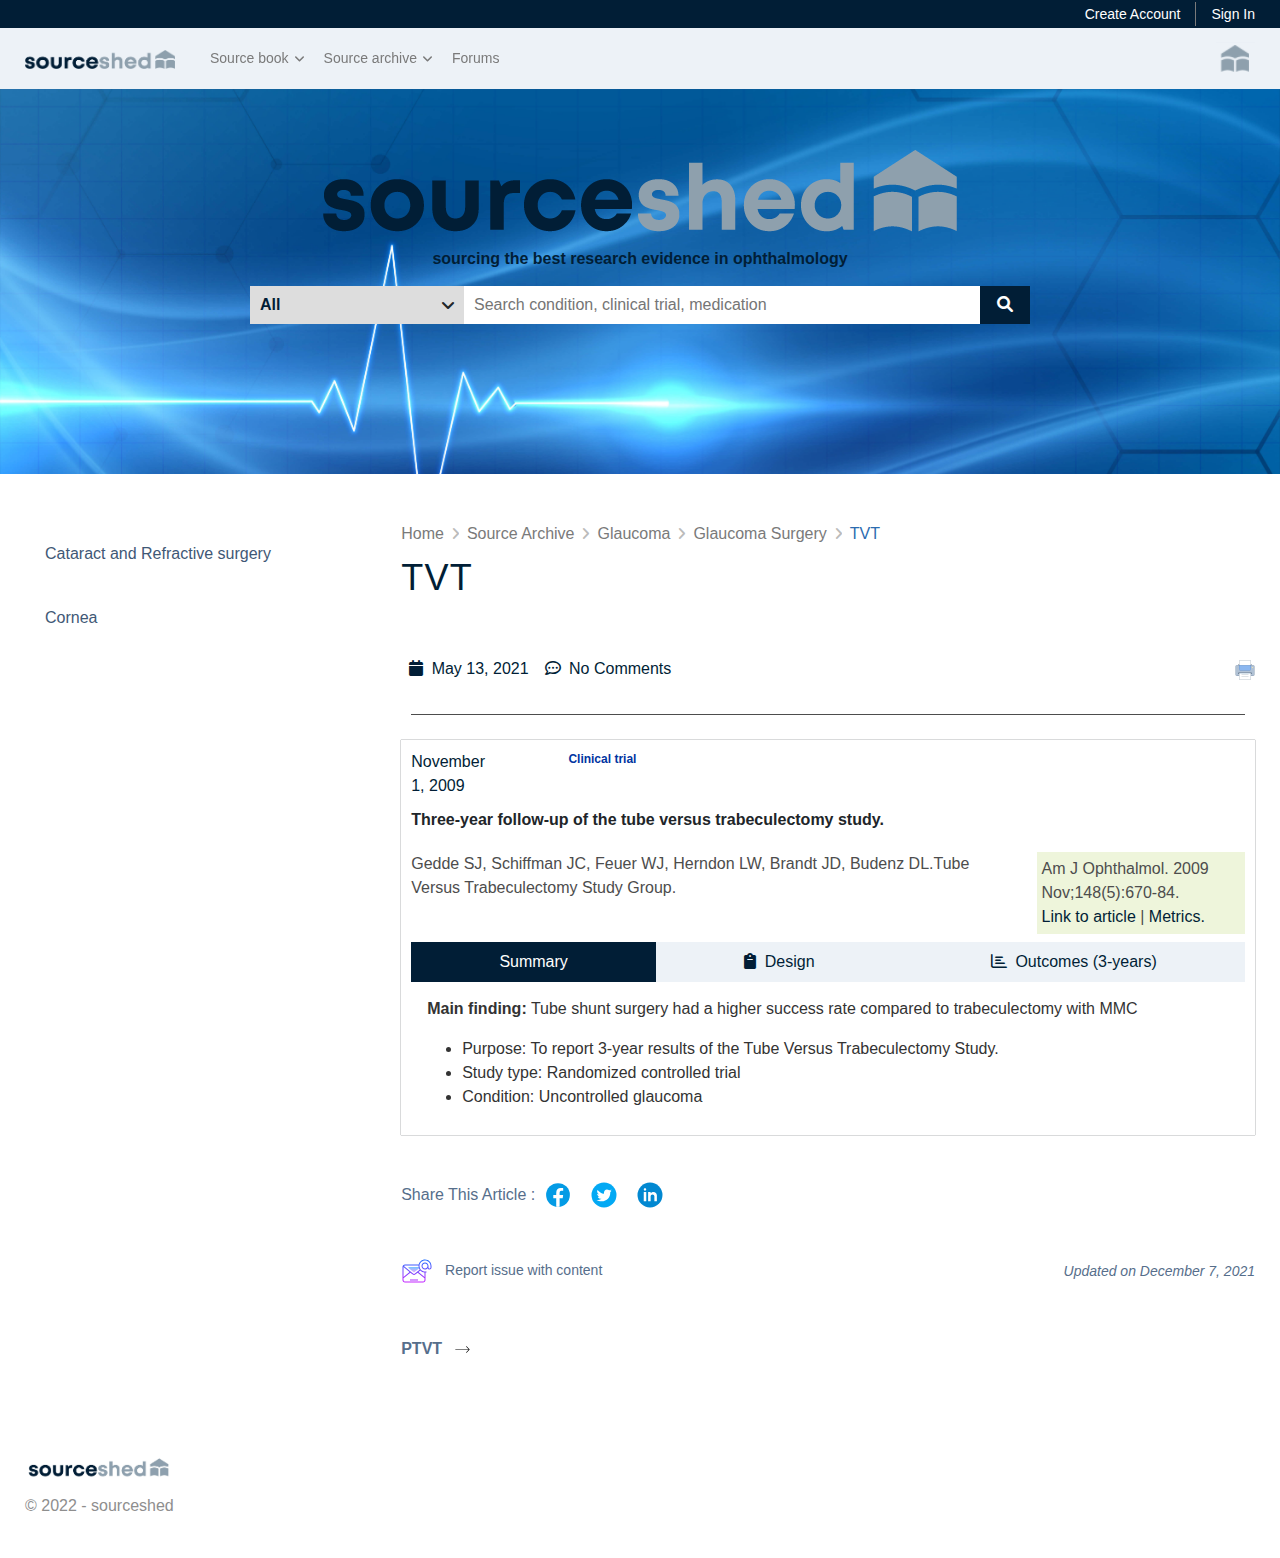
==== commit ef60a364: "complete structure" ====
--- a/glaucoma-source-archive.html
+++ b/glaucoma-source-archive.html
@@ -461,11 +461,11 @@
         <div class="container">
             <div class="row">
                 <aside class="archive-sidebar">
-                    <div class="sa-sidebar-item">
+                    <div class="sa-sidebar-item ">
                         <p class="sa-sidebar-item-title">Cataract and Refractive surgery
                         </p>
                         <div class="sa-sidebar-item-content">
-                            <ul>
+                            <ul class="">
                                 <li>
                                     <span class="me-2">
                                         <svg xmlns="http://www.w3.org/2000/svg" xmlns:xlink="http://www.w3.org/1999/xlink" aria-hidden="true" focusable="false" width="0.86em" height="1em" style="-ms-transform: rotate(360deg); -webkit-transform: rotate(360deg); transform: rotate(360deg);" preserveAspectRatio="xMidYMid meet" viewBox="0 0 1536 1792"><path d="M1468 380q28 28 48 76t20 88v1152q0 40-28 68t-68 28H96q-40 0-68-28t-28-68V96q0-40 28-68T96 0h896q40 0 88 20t76 48zm-444-244v376h376q-10-29-22-41l-313-313q-12-12-41-22zm384 1528V640H992q-40 0-68-28t-28-68V128H128v1536h1280zM384 800q0-14 9-23t23-9h704q14 0 23 9t9 23v64q0 14-9 23t-23 9H416q-14 0-23-9t-9-23v-64zm736 224q14 0 23 9t9 23v64q0 14-9 23t-23 9H416q-14 0-23-9t-9-23v-64q0-14 9-23t23-9h704zm0 256q14 0 23 9t9 23v64q0 14-9 23t-23 9H416q-14 0-23-9t-9-23v-64q0-14 9-23t23-9h704z"></path></svg>
@@ -480,17 +480,175 @@
                                 </li>
                             </ul>
                             <div class="sa-sidebar-subitem-title">
-                                <svg class="toggle-arrow arrow-right" xmlns="http://www.w3.org/2000/svg" xmlns:xlink="http://www.w3.org/1999/xlink" aria-hidden="true" focusable="false" width="0.48em" height="1em" style="-ms-transform: rotate(360deg); -webkit-transform: rotate(360deg); transform: rotate(360deg);" preserveAspectRatio="xMidYMid meet" viewBox="0 0 608 1280"><g transform="translate(608 0) scale(-1 1)"><path d="M595 288q0 13-10 23L192 704l393 393q10 10 10 23t-10 23l-50 50q-10 10-23 10t-23-10L23 727q-10-10-10-23t10-23l466-466q10-10 23-10t23 10l50 50q10 10 10 23z"></path></g></svg>
+                                <svg class="toggle-arrow arrow-right active" xmlns="http://www.w3.org/2000/svg" xmlns:xlink="http://www.w3.org/1999/xlink" aria-hidden="true" focusable="false" width="0.48em" height="1em" style="-ms-transform: rotate(360deg); -webkit-transform: rotate(360deg); transform: rotate(360deg);" preserveAspectRatio="xMidYMid meet" viewBox="0 0 608 1280"><g transform="translate(608 0) scale(-1 1)"><path d="M595 288q0 13-10 23L192 704l393 393q10 10 10 23t-10 23l-50 50q-10 10-23 10t-23-10L23 727q-10-10-10-23t10-23l466-466q10-10 23-10t23 10l50 50q10 10 10 23z"></path></g></svg>
                                 <svg class="toggle-arrow arrow-down" xmlns="http://www.w3.org/2000/svg" xmlns:xlink="http://www.w3.org/1999/xlink" aria-hidden="true" focusable="false" width="0.8em" height="1em" style="-ms-transform: rotate(360deg); -webkit-transform: rotate(360deg); transform: rotate(360deg);" preserveAspectRatio="xMidYMid meet" viewBox="0 0 1024 1280"><path d="M1011 480q0 13-10 23L535 969q-10 10-23 10t-23-10L23 503q-10-10-10-23t10-23l50-50q10-10 23-10t23 10l393 393l393-393q10-10 23-10t23 10l50 50q10 10 10 23z"></path></svg>
                                 <a href="#">Femtosecond laser</a>
                             </div>
-                            <div class="sa-sidebar-subitem-content">
+                            <div class="sa-sidebar-subitem-content level-2">
                                 <ul>
                                     <li>
                                         <span class="me-2">
                                             <svg xmlns="http://www.w3.org/2000/svg" xmlns:xlink="http://www.w3.org/1999/xlink" aria-hidden="true" focusable="false" width="0.86em" height="1em" style="-ms-transform: rotate(360deg); -webkit-transform: rotate(360deg); transform: rotate(360deg);" preserveAspectRatio="xMidYMid meet" viewBox="0 0 1536 1792"><path d="M1468 380q28 28 48 76t20 88v1152q0 40-28 68t-68 28H96q-40 0-68-28t-28-68V96q0-40 28-68T96 0h896q40 0 88 20t76 48zm-444-244v376h376q-10-29-22-41l-313-313q-12-12-41-22zm384 1528V640H992q-40 0-68-28t-28-68V128H128v1536h1280zM384 800q0-14 9-23t23-9h704q14 0 23 9t9 23v64q0 14-9 23t-23 9H416q-14 0-23-9t-9-23v-64zm736 224q14 0 23 9t9 23v64q0 14-9 23t-23 9H416q-14 0-23-9t-9-23v-64q0-14 9-23t23-9h704zm0 256q14 0 23 9t9 23v64q0 14-9 23t-23 9H416q-14 0-23-9t-9-23v-64q0-14 9-23t23-9h704z"></path></svg>
                                         </span>
                                         <a href="#">FEMCAT</a>
+                                    </li>
+                                </ul>
+                            </div>
+                            <div class="sa-sidebar-subitem-title">
+                                <svg class="toggle-arrow arrow-right active" xmlns="http://www.w3.org/2000/svg" xmlns:xlink="http://www.w3.org/1999/xlink" aria-hidden="true" focusable="false" width="0.48em" height="1em" style="-ms-transform: rotate(360deg); -webkit-transform: rotate(360deg); transform: rotate(360deg);" preserveAspectRatio="xMidYMid meet" viewBox="0 0 608 1280"><g transform="translate(608 0) scale(-1 1)"><path d="M595 288q0 13-10 23L192 704l393 393q10 10 10 23t-10 23l-50 50q-10 10-23 10t-23-10L23 727q-10-10-10-23t10-23l466-466q10-10 23-10t23 10l50 50q10 10 10 23z"></path></g></svg>
+                                <svg class="toggle-arrow arrow-down" xmlns="http://www.w3.org/2000/svg" xmlns:xlink="http://www.w3.org/1999/xlink" aria-hidden="true" focusable="false" width="0.8em" height="1em" style="-ms-transform: rotate(360deg); -webkit-transform: rotate(360deg); transform: rotate(360deg);" preserveAspectRatio="xMidYMid meet" viewBox="0 0 1024 1280"><path d="M1011 480q0 13-10 23L535 969q-10 10-23 10t-23-10L23 503q-10-10-10-23t10-23l50-50q10-10 23-10t23 10l393 393l393-393q10-10 23-10t23 10l50 50q10 10 10 23z"></path></svg>
+                                <a href="#">Lens subluxation/dislocation</a>
+                            </div>
+                            <div class="sa-sidebar-subitem-content level-2">
+                                <ul>
+                                    <li>
+                                        <span class="me-2">
+                                            <svg xmlns="http://www.w3.org/2000/svg" xmlns:xlink="http://www.w3.org/1999/xlink" aria-hidden="true" focusable="false" width="0.86em" height="1em" style="-ms-transform: rotate(360deg); -webkit-transform: rotate(360deg); transform: rotate(360deg);" preserveAspectRatio="xMidYMid meet" viewBox="0 0 1536 1792"><path d="M1468 380q28 28 48 76t20 88v1152q0 40-28 68t-68 28H96q-40 0-68-28t-28-68V96q0-40 28-68T96 0h896q40 0 88 20t76 48zm-444-244v376h376q-10-29-22-41l-313-313q-12-12-41-22zm384 1528V640H992q-40 0-68-28t-28-68V128H128v1536h1280zM384 800q0-14 9-23t23-9h704q14 0 23 9t9 23v64q0 14-9 23t-23 9H416q-14 0-23-9t-9-23v-64zm736 224q14 0 23 9t9 23v64q0 14-9 23t-23 9H416q-14 0-23-9t-9-23v-64q0-14 9-23t23-9h704zm0 256q14 0 23 9t9 23v64q0 14-9 23t-23 9H416q-14 0-23-9t-9-23v-64q0-14 9-23t23-9h704z"></path></svg>
+                                        </span>
+                                        <a href="#">“Long-Term Outcomes after Surgery for Late In-The-Bag Intraocular Lens Dislocation: A Randomized Clinical Trial”</a>
+                                    </li>
+                                </ul>
+                            </div>
+                            <div class="sa-sidebar-subitem-title">
+                                <svg class="toggle-arrow arrow-right active" xmlns="http://www.w3.org/2000/svg" xmlns:xlink="http://www.w3.org/1999/xlink" aria-hidden="true" focusable="false" width="0.48em" height="1em" style="-ms-transform: rotate(360deg); -webkit-transform: rotate(360deg); transform: rotate(360deg);" preserveAspectRatio="xMidYMid meet" viewBox="0 0 608 1280"><g transform="translate(608 0) scale(-1 1)"><path d="M595 288q0 13-10 23L192 704l393 393q10 10 10 23t-10 23l-50 50q-10 10-23 10t-23-10L23 727q-10-10-10-23t10-23l466-466q10-10 23-10t23 10l50 50q10 10 10 23z"></path></g></svg>
+                                <svg class="toggle-arrow arrow-down" xmlns="http://www.w3.org/2000/svg" xmlns:xlink="http://www.w3.org/1999/xlink" aria-hidden="true" focusable="false" width="0.8em" height="1em" style="-ms-transform: rotate(360deg); -webkit-transform: rotate(360deg); transform: rotate(360deg);" preserveAspectRatio="xMidYMid meet" viewBox="0 0 1024 1280"><path d="M1011 480q0 13-10 23L535 969q-10 10-23 10t-23-10L23 503q-10-10-10-23t10-23l50-50q10-10 23-10t23 10l393 393l393-393q10-10 23-10t23 10l50 50q10 10 10 23z"></path></svg>
+                                <a href="#">Post-operative endophthalmitis</a>
+                            </div>
+                            <div class="sa-sidebar-subitem-content level-2">
+                                <ul>
+                                    <li>
+                                        <span class="me-2">
+                                            <svg xmlns="http://www.w3.org/2000/svg" xmlns:xlink="http://www.w3.org/1999/xlink" aria-hidden="true" focusable="false" width="0.86em" height="1em" style="-ms-transform: rotate(360deg); -webkit-transform: rotate(360deg); transform: rotate(360deg);" preserveAspectRatio="xMidYMid meet" viewBox="0 0 1536 1792"><path d="M1468 380q28 28 48 76t20 88v1152q0 40-28 68t-68 28H96q-40 0-68-28t-28-68V96q0-40 28-68T96 0h896q40 0 88 20t76 48zm-444-244v376h376q-10-29-22-41l-313-313q-12-12-41-22zm384 1528V640H992q-40 0-68-28t-28-68V128H128v1536h1280zM384 800q0-14 9-23t23-9h704q14 0 23 9t9 23v64q0 14-9 23t-23 9H416q-14 0-23-9t-9-23v-64zm736 224q14 0 23 9t9 23v64q0 14-9 23t-23 9H416q-14 0-23-9t-9-23v-64q0-14 9-23t23-9h704zm0 256q14 0 23 9t9 23v64q0 14-9 23t-23 9H416q-14 0-23-9t-9-23v-64q0-14 9-23t23-9h704z"></path></svg>
+                                        </span>
+                                        <a href="#">Endophthalmitis Vitrectomy Study</a>
+                                    </li>
+                                    <li>
+                                        <span class="me-2">
+                                            <svg xmlns="http://www.w3.org/2000/svg" xmlns:xlink="http://www.w3.org/1999/xlink" aria-hidden="true" focusable="false" width="0.86em" height="1em" style="-ms-transform: rotate(360deg); -webkit-transform: rotate(360deg); transform: rotate(360deg);" preserveAspectRatio="xMidYMid meet" viewBox="0 0 1536 1792"><path d="M1468 380q28 28 48 76t20 88v1152q0 40-28 68t-68 28H96q-40 0-68-28t-28-68V96q0-40 28-68T96 0h896q40 0 88 20t76 48zm-444-244v376h376q-10-29-22-41l-313-313q-12-12-41-22zm384 1528V640H992q-40 0-68-28t-28-68V128H128v1536h1280zM384 800q0-14 9-23t23-9h704q14 0 23 9t9 23v64q0 14-9 23t-23 9H416q-14 0-23-9t-9-23v-64zm736 224q14 0 23 9t9 23v64q0 14-9 23t-23 9H416q-14 0-23-9t-9-23v-64q0-14 9-23t23-9h704zm0 256q14 0 23 9t9 23v64q0 14-9 23t-23 9H416q-14 0-23-9t-9-23v-64q0-14 9-23t23-9h704z"></path></svg>
+                                        </span>
+                                        <a href="#">European Society of Cataract & Refractive Surgeons (ESCRS) multicenter study</a>
+                                    </li>
+                                </ul>
+                            </div>
+                        </div>
+                    </div>
+                    <div class="sa-sidebar-item ">
+                        <p class="sa-sidebar-item-title">Cornea</p>
+                        <div class="sa-sidebar-item-content">
+                            <div class="sa-sidebar-subitem-title ">
+                                <svg class="toggle-arrow arrow-right active" xmlns="http://www.w3.org/2000/svg" xmlns:xlink="http://www.w3.org/1999/xlink" aria-hidden="true" focusable="false" width="0.48em" height="1em" style="-ms-transform: rotate(360deg); -webkit-transform: rotate(360deg); transform: rotate(360deg);" preserveAspectRatio="xMidYMid meet" viewBox="0 0 608 1280"><g transform="translate(608 0) scale(-1 1)"><path d="M595 288q0 13-10 23L192 704l393 393q10 10 10 23t-10 23l-50 50q-10 10-23 10t-23-10L23 727q-10-10-10-23t10-23l466-466q10-10 23-10t23 10l50 50q10 10 10 23z"></path></g></svg>
+                                <svg class="toggle-arrow arrow-down" xmlns="http://www.w3.org/2000/svg" xmlns:xlink="http://www.w3.org/1999/xlink" aria-hidden="true" focusable="false" width="0.8em" height="1em" style="-ms-transform: rotate(360deg); -webkit-transform: rotate(360deg); transform: rotate(360deg);" preserveAspectRatio="xMidYMid meet" viewBox="0 0 1024 1280"><path d="M1011 480q0 13-10 23L535 969q-10 10-23 10t-23-10L23 503q-10-10-10-23t10-23l50-50q10-10 23-10t23 10l393 393l393-393q10-10 23-10t23 10l50 50q10 10 10 23z"></path></svg>
+                                <a href="#">Bacterial keratitis</a>
+                            </div>
+                            <div class="sa-sidebar-subitem-content level-2">
+                                <ul>
+                                    <li>
+                                        <span class="me-2">
+                                            <svg xmlns="http://www.w3.org/2000/svg" xmlns:xlink="http://www.w3.org/1999/xlink" aria-hidden="true" focusable="false" width="0.86em" height="1em" style="-ms-transform: rotate(360deg); -webkit-transform: rotate(360deg); transform: rotate(360deg);" preserveAspectRatio="xMidYMid meet" viewBox="0 0 1536 1792"><path d="M1468 380q28 28 48 76t20 88v1152q0 40-28 68t-68 28H96q-40 0-68-28t-28-68V96q0-40 28-68T96 0h896q40 0 88 20t76 48zm-444-244v376h376q-10-29-22-41l-313-313q-12-12-41-22zm384 1528V640H992q-40 0-68-28t-28-68V128H128v1536h1280zM384 800q0-14 9-23t23-9h704q14 0 23 9t9 23v64q0 14-9 23t-23 9H416q-14 0-23-9t-9-23v-64zm736 224q14 0 23 9t9 23v64q0 14-9 23t-23 9H416q-14 0-23-9t-9-23v-64q0-14 9-23t23-9h704zm0 256q14 0 23 9t9 23v64q0 14-9 23t-23 9H416q-14 0-23-9t-9-23v-64q0-14 9-23t23-9h704z"></path></svg>
+                                        </span>
+                                        <a href="#">SCUT</a>
+                                    </li>
+                                </ul>
+                            </div>
+                            <div class="sa-sidebar-subitem-title ">
+                                <svg class="toggle-arrow arrow-right active" xmlns="http://www.w3.org/2000/svg" xmlns:xlink="http://www.w3.org/1999/xlink" aria-hidden="true" focusable="false" width="0.48em" height="1em" style="-ms-transform: rotate(360deg); -webkit-transform: rotate(360deg); transform: rotate(360deg);" preserveAspectRatio="xMidYMid meet" viewBox="0 0 608 1280"><g transform="translate(608 0) scale(-1 1)"><path d="M595 288q0 13-10 23L192 704l393 393q10 10 10 23t-10 23l-50 50q-10 10-23 10t-23-10L23 727q-10-10-10-23t10-23l466-466q10-10 23-10t23 10l50 50q10 10 10 23z"></path></g></svg>
+                                <svg class="toggle-arrow arrow-down" xmlns="http://www.w3.org/2000/svg" xmlns:xlink="http://www.w3.org/1999/xlink" aria-hidden="true" focusable="false" width="0.8em" height="1em" style="-ms-transform: rotate(360deg); -webkit-transform: rotate(360deg); transform: rotate(360deg);" preserveAspectRatio="xMidYMid meet" viewBox="0 0 1024 1280"><path d="M1011 480q0 13-10 23L535 969q-10 10-23 10t-23-10L23 503q-10-10-10-23t10-23l50-50q10-10 23-10t23 10l393 393l393-393q10-10 23-10t23 10l50 50q10 10 10 23z"></path></svg>
+                                <a href="#">Dry Eye Disease</a>
+                            </div>
+                            <div class="sa-sidebar-subitem-content level-2">
+                                <ul>
+                                    <li>
+                                        <span class="me-2">
+                                            <svg xmlns="http://www.w3.org/2000/svg" xmlns:xlink="http://www.w3.org/1999/xlink" aria-hidden="true" focusable="false" width="0.86em" height="1em" style="-ms-transform: rotate(360deg); -webkit-transform: rotate(360deg); transform: rotate(360deg);" preserveAspectRatio="xMidYMid meet" viewBox="0 0 1536 1792"><path d="M1468 380q28 28 48 76t20 88v1152q0 40-28 68t-68 28H96q-40 0-68-28t-28-68V96q0-40 28-68T96 0h896q40 0 88 20t76 48zm-444-244v376h376q-10-29-22-41l-313-313q-12-12-41-22zm384 1528V640H992q-40 0-68-28t-28-68V128H128v1536h1280zM384 800q0-14 9-23t23-9h704q14 0 23 9t9 23v64q0 14-9 23t-23 9H416q-14 0-23-9t-9-23v-64zm736 224q14 0 23 9t9 23v64q0 14-9 23t-23 9H416q-14 0-23-9t-9-23v-64q0-14 9-23t23-9h704zm0 256q14 0 23 9t9 23v64q0 14-9 23t-23 9H416q-14 0-23-9t-9-23v-64q0-14 9-23t23-9h704z"></path></svg>
+                                        </span>
+                                        <a href="#">DREAM</a>
+                                    </li>
+                                </ul>
+                                <div class="sa-sidebar-subitem-title">
+                                    <svg class="toggle-arrow arrow-right active" xmlns="http://www.w3.org/2000/svg" xmlns:xlink="http://www.w3.org/1999/xlink" aria-hidden="true" focusable="false" width="0.48em" height="1em" style="-ms-transform: rotate(360deg); -webkit-transform: rotate(360deg); transform: rotate(360deg);" preserveAspectRatio="xMidYMid meet" viewBox="0 0 608 1280"><g transform="translate(608 0) scale(-1 1)"><path d="M595 288q0 13-10 23L192 704l393 393q10 10 10 23t-10 23l-50 50q-10 10-23 10t-23-10L23 727q-10-10-10-23t10-23l466-466q10-10 23-10t23 10l50 50q10 10 10 23z"></path></g></svg>
+                                    <svg class="toggle-arrow arrow-down" xmlns="http://www.w3.org/2000/svg" xmlns:xlink="http://www.w3.org/1999/xlink" aria-hidden="true" focusable="false" width="0.8em" height="1em" style="-ms-transform: rotate(360deg); -webkit-transform: rotate(360deg); transform: rotate(360deg);" preserveAspectRatio="xMidYMid meet" viewBox="0 0 1024 1280"><path d="M1011 480q0 13-10 23L535 969q-10 10-23 10t-23-10L23 503q-10-10-10-23t10-23l50-50q10-10 23-10t23 10l393 393l393-393q10-10 23-10t23 10l50 50q10 10 10 23z"></path></svg>
+                                    <a href="#">Cequa (Cyclosporine 0.09%)</a>
+                                </div>
+                                <div class="sa-sidebar-subitem-content level-3">
+                                    <ul>
+                                        <li>
+                                            <span class="me-2">
+                                                <svg xmlns="http://www.w3.org/2000/svg" xmlns:xlink="http://www.w3.org/1999/xlink" aria-hidden="true" focusable="false" width="0.86em" height="1em" style="-ms-transform: rotate(360deg); -webkit-transform: rotate(360deg); transform: rotate(360deg);" preserveAspectRatio="xMidYMid meet" viewBox="0 0 1536 1792"><path d="M1468 380q28 28 48 76t20 88v1152q0 40-28 68t-68 28H96q-40 0-68-28t-28-68V96q0-40 28-68T96 0h896q40 0 88 20t76 48zm-444-244v376h376q-10-29-22-41l-313-313q-12-12-41-22zm384 1528V640H992q-40 0-68-28t-28-68V128H128v1536h1280zM384 800q0-14 9-23t23-9h704q14 0 23 9t9 23v64q0 14-9 23t-23 9H416q-14 0-23-9t-9-23v-64zm736 224q14 0 23 9t9 23v64q0 14-9 23t-23 9H416q-14 0-23-9t-9-23v-64q0-14 9-23t23-9h704zm0 256q14 0 23 9t9 23v64q0 14-9 23t-23 9H416q-14 0-23-9t-9-23v-64q0-14 9-23t23-9h704z"></path></svg>
+                                            </span>
+                                            <a href="#">“A Phase 3, Randomized, Double-Masked Study of OTX-101 Ophthalmic Solution 0.09% in the Treatment of Dry Eye Disease”</a>
+                                        </li>
+                                    </ul>
+                                </div>
+                                <div class="sa-sidebar-subitem-title">
+                                    <svg class="toggle-arrow arrow-right active" xmlns="http://www.w3.org/2000/svg" xmlns:xlink="http://www.w3.org/1999/xlink" aria-hidden="true" focusable="false" width="0.48em" height="1em" style="-ms-transform: rotate(360deg); -webkit-transform: rotate(360deg); transform: rotate(360deg);" preserveAspectRatio="xMidYMid meet" viewBox="0 0 608 1280"><g transform="translate(608 0) scale(-1 1)"><path d="M595 288q0 13-10 23L192 704l393 393q10 10 10 23t-10 23l-50 50q-10 10-23 10t-23-10L23 727q-10-10-10-23t10-23l466-466q10-10 23-10t23 10l50 50q10 10 10 23z"></path></g></svg>
+                                    <svg class="toggle-arrow arrow-down" xmlns="http://www.w3.org/2000/svg" xmlns:xlink="http://www.w3.org/1999/xlink" aria-hidden="true" focusable="false" width="0.8em" height="1em" style="-ms-transform: rotate(360deg); -webkit-transform: rotate(360deg); transform: rotate(360deg);" preserveAspectRatio="xMidYMid meet" viewBox="0 0 1024 1280"><path d="M1011 480q0 13-10 23L535 969q-10 10-23 10t-23-10L23 503q-10-10-10-23t10-23l50-50q10-10 23-10t23 10l393 393l393-393q10-10 23-10t23 10l50 50q10 10 10 23z"></path></svg>
+                                    <a href="#">Eysuvis (Loteprednol etabonate 0.25%)</a>
+                                </div>
+                                <div class="sa-sidebar-subitem-content level-3">
+                                    <ul>
+                                        <li>
+                                            <span class="me-2">
+                                                <svg xmlns="http://www.w3.org/2000/svg" xmlns:xlink="http://www.w3.org/1999/xlink" aria-hidden="true" focusable="false" width="0.86em" height="1em" style="-ms-transform: rotate(360deg); -webkit-transform: rotate(360deg); transform: rotate(360deg);" preserveAspectRatio="xMidYMid meet" viewBox="0 0 1536 1792"><path d="M1468 380q28 28 48 76t20 88v1152q0 40-28 68t-68 28H96q-40 0-68-28t-28-68V96q0-40 28-68T96 0h896q40 0 88 20t76 48zm-444-244v376h376q-10-29-22-41l-313-313q-12-12-41-22zm384 1528V640H992q-40 0-68-28t-28-68V128H128v1536h1280zM384 800q0-14 9-23t23-9h704q14 0 23 9t9 23v64q0 14-9 23t-23 9H416q-14 0-23-9t-9-23v-64zm736 224q14 0 23 9t9 23v64q0 14-9 23t-23 9H416q-14 0-23-9t-9-23v-64q0-14 9-23t23-9h704zm0 256q14 0 23 9t9 23v64q0 14-9 23t-23 9H416q-14 0-23-9t-9-23v-64q0-14 9-23t23-9h704z"></path></svg>
+                                            </span>
+                                            <a href="#">“A randomized, double-masked, placebo-controlled, multicenter comparison of loteprednol etabonate ophthalmic suspension, 0.5%, and placebo for treatment of keratoconjunctivitis sicca in patients with delayed tear clearance”</a>
+                                        </li>
+                                        <li>
+                                            <span class="me-2">
+                                                <svg xmlns="http://www.w3.org/2000/svg" xmlns:xlink="http://www.w3.org/1999/xlink" aria-hidden="true" focusable="false" width="0.86em" height="1em" style="-ms-transform: rotate(360deg); -webkit-transform: rotate(360deg); transform: rotate(360deg);" preserveAspectRatio="xMidYMid meet" viewBox="0 0 1536 1792"><path d="M1468 380q28 28 48 76t20 88v1152q0 40-28 68t-68 28H96q-40 0-68-28t-28-68V96q0-40 28-68T96 0h896q40 0 88 20t76 48zm-444-244v376h376q-10-29-22-41l-313-313q-12-12-41-22zm384 1528V640H992q-40 0-68-28t-28-68V128H128v1536h1280zM384 800q0-14 9-23t23-9h704q14 0 23 9t9 23v64q0 14-9 23t-23 9H416q-14 0-23-9t-9-23v-64zm736 224q14 0 23 9t9 23v64q0 14-9 23t-23 9H416q-14 0-23-9t-9-23v-64q0-14 9-23t23-9h704zm0 256q14 0 23 9t9 23v64q0 14-9 23t-23 9H416q-14 0-23-9t-9-23v-64q0-14 9-23t23-9h704z"></path></svg>
+                                            </span>
+                                            <a href="#">“Effect of loteprednol etabonate 0.5% on initiation of dry eye treatment with topical cyclosporine 0.05%”</a>
+                                        </li>
+                                        <li>
+                                            <span class="me-2">
+                                                <svg xmlns="http://www.w3.org/2000/svg" xmlns:xlink="http://www.w3.org/1999/xlink" aria-hidden="true" focusable="false" width="0.86em" height="1em" style="-ms-transform: rotate(360deg); -webkit-transform: rotate(360deg); transform: rotate(360deg);" preserveAspectRatio="xMidYMid meet" viewBox="0 0 1536 1792"><path d="M1468 380q28 28 48 76t20 88v1152q0 40-28 68t-68 28H96q-40 0-68-28t-28-68V96q0-40 28-68T96 0h896q40 0 88 20t76 48zm-444-244v376h376q-10-29-22-41l-313-313q-12-12-41-22zm384 1528V640H992q-40 0-68-28t-28-68V128H128v1536h1280zM384 800q0-14 9-23t23-9h704q14 0 23 9t9 23v64q0 14-9 23t-23 9H416q-14 0-23-9t-9-23v-64zm736 224q14 0 23 9t9 23v64q0 14-9 23t-23 9H416q-14 0-23-9t-9-23v-64q0-14 9-23t23-9h704zm0 256q14 0 23 9t9 23v64q0 14-9 23t-23 9H416q-14 0-23-9t-9-23v-64q0-14 9-23t23-9h704z"></path></svg>
+                                            </span>
+                                            <a href="#">“Prospective Randomized Trial Comparing Efficacy of Topical Loteprednol Etabonate 0.5% Versus Cyclosporine-A 0.05% for Treatment of Dry Eye Syndrome Following Hematopoietic Stem Cell Transplantation”</a>
+                                        </li>
+                                    </ul>
+                                </div>
+                                <div class="sa-sidebar-subitem-title">
+                                    <svg class="toggle-arrow arrow-right active" xmlns="http://www.w3.org/2000/svg" xmlns:xlink="http://www.w3.org/1999/xlink" aria-hidden="true" focusable="false" width="0.48em" height="1em" style="-ms-transform: rotate(360deg); -webkit-transform: rotate(360deg); transform: rotate(360deg);" preserveAspectRatio="xMidYMid meet" viewBox="0 0 608 1280"><g transform="translate(608 0) scale(-1 1)"><path d="M595 288q0 13-10 23L192 704l393 393q10 10 10 23t-10 23l-50 50q-10 10-23 10t-23-10L23 727q-10-10-10-23t10-23l466-466q10-10 23-10t23 10l50 50q10 10 10 23z"></path></g></svg>
+                                    <svg class="toggle-arrow arrow-down" xmlns="http://www.w3.org/2000/svg" xmlns:xlink="http://www.w3.org/1999/xlink" aria-hidden="true" focusable="false" width="0.8em" height="1em" style="-ms-transform: rotate(360deg); -webkit-transform: rotate(360deg); transform: rotate(360deg);" preserveAspectRatio="xMidYMid meet" viewBox="0 0 1024 1280"><path d="M1011 480q0 13-10 23L535 969q-10 10-23 10t-23-10L23 503q-10-10-10-23t10-23l50-50q10-10 23-10t23 10l393 393l393-393q10-10 23-10t23 10l50 50q10 10 10 23z"></path></svg>
+                                    <a href="#">Restasis (cyclosporine 0.05%)</a>
+                                </div>
+                                <div class="sa-sidebar-subitem-content level-3">
+                                    <ul>
+                                        <li>
+                                            <span class="me-2">
+                                                <svg xmlns="http://www.w3.org/2000/svg" xmlns:xlink="http://www.w3.org/1999/xlink" aria-hidden="true" focusable="false" width="0.86em" height="1em" style="-ms-transform: rotate(360deg); -webkit-transform: rotate(360deg); transform: rotate(360deg);" preserveAspectRatio="xMidYMid meet" viewBox="0 0 1536 1792"><path d="M1468 380q28 28 48 76t20 88v1152q0 40-28 68t-68 28H96q-40 0-68-28t-28-68V96q0-40 28-68T96 0h896q40 0 88 20t76 48zm-444-244v376h376q-10-29-22-41l-313-313q-12-12-41-22zm384 1528V640H992q-40 0-68-28t-28-68V128H128v1536h1280zM384 800q0-14 9-23t23-9h704q14 0 23 9t9 23v64q0 14-9 23t-23 9H416q-14 0-23-9t-9-23v-64zm736 224q14 0 23 9t9 23v64q0 14-9 23t-23 9H416q-14 0-23-9t-9-23v-64q0-14 9-23t23-9h704zm0 256q14 0 23 9t9 23v64q0 14-9 23t-23 9H416q-14 0-23-9t-9-23v-64q0-14 9-23t23-9h704z"></path></svg>
+                                            </span>
+                                            <a href="#">“Two multicenter, randomized studies of the efficacy and safety of cyclosporine ophthalmic emulsion in moderate to severe dry eye disease”</a>
+                                        </li>
+                                    </ul>
+                                </div>
+                                <div class="sa-sidebar-subitem-title">
+                                    <svg class="toggle-arrow arrow-right active" xmlns="http://www.w3.org/2000/svg" xmlns:xlink="http://www.w3.org/1999/xlink" aria-hidden="true" focusable="false" width="0.48em" height="1em" style="-ms-transform: rotate(360deg); -webkit-transform: rotate(360deg); transform: rotate(360deg);" preserveAspectRatio="xMidYMid meet" viewBox="0 0 608 1280"><g transform="translate(608 0) scale(-1 1)"><path d="M595 288q0 13-10 23L192 704l393 393q10 10 10 23t-10 23l-50 50q-10 10-23 10t-23-10L23 727q-10-10-10-23t10-23l466-466q10-10 23-10t23 10l50 50q10 10 10 23z"></path></g></svg>
+                                    <svg class="toggle-arrow arrow-down" xmlns="http://www.w3.org/2000/svg" xmlns:xlink="http://www.w3.org/1999/xlink" aria-hidden="true" focusable="false" width="0.8em" height="1em" style="-ms-transform: rotate(360deg); -webkit-transform: rotate(360deg); transform: rotate(360deg);" preserveAspectRatio="xMidYMid meet" viewBox="0 0 1024 1280"><path d="M1011 480q0 13-10 23L535 969q-10 10-23 10t-23-10L23 503q-10-10-10-23t10-23l50-50q10-10 23-10t23 10l393 393l393-393q10-10 23-10t23 10l50 50q10 10 10 23z"></path></svg>
+                                    <a href="#">Xiidra (Lifetegrast 5%)</a>
+                                </div>
+                                <div class="sa-sidebar-subitem-content level-3">
+                                    <ul>
+                                        <li>
+                                            <span class="me-2">
+                                                <svg xmlns="http://www.w3.org/2000/svg" xmlns:xlink="http://www.w3.org/1999/xlink" aria-hidden="true" focusable="false" width="0.86em" height="1em" style="-ms-transform: rotate(360deg); -webkit-transform: rotate(360deg); transform: rotate(360deg);" preserveAspectRatio="xMidYMid meet" viewBox="0 0 1536 1792"><path d="M1468 380q28 28 48 76t20 88v1152q0 40-28 68t-68 28H96q-40 0-68-28t-28-68V96q0-40 28-68T96 0h896q40 0 88 20t76 48zm-444-244v376h376q-10-29-22-41l-313-313q-12-12-41-22zm384 1528V640H992q-40 0-68-28t-28-68V128H128v1536h1280zM384 800q0-14 9-23t23-9h704q14 0 23 9t9 23v64q0 14-9 23t-23 9H416q-14 0-23-9t-9-23v-64zm736 224q14 0 23 9t9 23v64q0 14-9 23t-23 9H416q-14 0-23-9t-9-23v-64q0-14 9-23t23-9h704zm0 256q14 0 23 9t9 23v64q0 14-9 23t-23 9H416q-14 0-23-9t-9-23v-64q0-14 9-23t23-9h704z"></path></svg>
+                                            </span>
+                                            <a href="#">OPUS studies</a>
+                                        </li>
+                                    </ul>
+                                </div>
+                            </div>
+                            <div class="sa-sidebar-subitem-title">
+                                <svg class="toggle-arrow arrow-right active" xmlns="http://www.w3.org/2000/svg" xmlns:xlink="http://www.w3.org/1999/xlink" aria-hidden="true" focusable="false" width="0.48em" height="1em" style="-ms-transform: rotate(360deg); -webkit-transform: rotate(360deg); transform: rotate(360deg);" preserveAspectRatio="xMidYMid meet" viewBox="0 0 608 1280"><g transform="translate(608 0) scale(-1 1)"><path d="M595 288q0 13-10 23L192 704l393 393q10 10 10 23t-10 23l-50 50q-10 10-23 10t-23-10L23 727q-10-10-10-23t10-23l466-466q10-10 23-10t23 10l50 50q10 10 10 23z"></path></g></svg>
+                                <svg class="toggle-arrow arrow-down" xmlns="http://www.w3.org/2000/svg" xmlns:xlink="http://www.w3.org/1999/xlink" aria-hidden="true" focusable="false" width="0.8em" height="1em" style="-ms-transform: rotate(360deg); -webkit-transform: rotate(360deg); transform: rotate(360deg);" preserveAspectRatio="xMidYMid meet" viewBox="0 0 1024 1280"><path d="M1011 480q0 13-10 23L535 969q-10 10-23 10t-23-10L23 503q-10-10-10-23t10-23l50-50q10-10 23-10t23 10l393 393l393-393q10-10 23-10t23 10l50 50q10 10 10 23z"></path></svg>
+                                <a href="#">Fuchs' Endothelial Dystrophy</a>
+                            </div>
+                            <div class="sa-sidebar-subitem-content level-2">
+                                <ul class="sa-depth-2">
+                                    <li>
+                                        <span class="me-2">
+                                            <svg xmlns="http://www.w3.org/2000/svg" xmlns:xlink="http://www.w3.org/1999/xlink" aria-hidden="true" focusable="false" width="0.86em" height="1em" style="-ms-transform: rotate(360deg); -webkit-transform: rotate(360deg); transform: rotate(360deg);" preserveAspectRatio="xMidYMid meet" viewBox="0 0 1536 1792"><path d="M1468 380q28 28 48 76t20 88v1152q0 40-28 68t-68 28H96q-40 0-68-28t-28-68V96q0-40 28-68T96 0h896q40 0 88 20t76 48zm-444-244v376h376q-10-29-22-41l-313-313q-12-12-41-22zm384 1528V640H992q-40 0-68-28t-28-68V128H128v1536h1280zM384 800q0-14 9-23t23-9h704q14 0 23 9t9 23v64q0 14-9 23t-23 9H416q-14 0-23-9t-9-23v-64zm736 224q14 0 23 9t9 23v64q0 14-9 23t-23 9H416q-14 0-23-9t-9-23v-64q0-14 9-23t23-9h704zm0 256q14 0 23 9t9 23v64q0 14-9 23t-23 9H416q-14 0-23-9t-9-23v-64q0-14 9-23t23-9h704z"></path></svg>
+                                        </span>
+                                        <a href="#">EDEMAS</a>
                                     </li>
                                 </ul>
                             </div>
--- a/assets/css/style.css
+++ b/assets/css/style.css
@@ -1174,7 +1174,7 @@
     padding: 20px 20px;
     cursor: pointer;
 }
-.sa-sidebar-item-title.active {
+.sa-sidebar-item.active .sa-sidebar-item-title {
     border-right: 3px solid var(--ss-dark-blue);
 }
 .sa-sidebar-item-title {
@@ -1189,20 +1189,26 @@
 .sa-sidebar-item-content ul li {
     display: flex;
     align-items: center;
-    margin: 5px 0;
-}
-.sa-sidebar-item-content ul li a {
+    margin: 10px 0;
+}
+.sa-sidebar-item a {
     font-size: 14px;
     color: #566e8b;
 }
-.sa-sidebar-item-content  a:hover {
+.sa-sidebar-item  a:hover {
     color: #528fff;
 }
+.arrow-right,
+.arrow-down {
+    margin-right: 5px;
+}
+.arrow-down,
 .arrow-right {
-    margin-right: 5px;
-}
-.arrow-down {
     display: none;
+}
+.arrow-right.active,
+.arrow-down.active {
+    display: block;
 }
 .sa-sidebar-subitem-title {
     font-size: 14px;
@@ -1210,9 +1216,16 @@
     display: flex;
     align-items: center;
     cursor: pointer;
+    margin: 10px 0;
 }
 .sa-sidebar-subitem-content {
     display: none;
+}
+.level-2 {
+    padding-left: 10px;
+}
+.level-3 {
+    padding-left: 20px;
 }
 .archive-docs {
     flex: 1 1 70%;
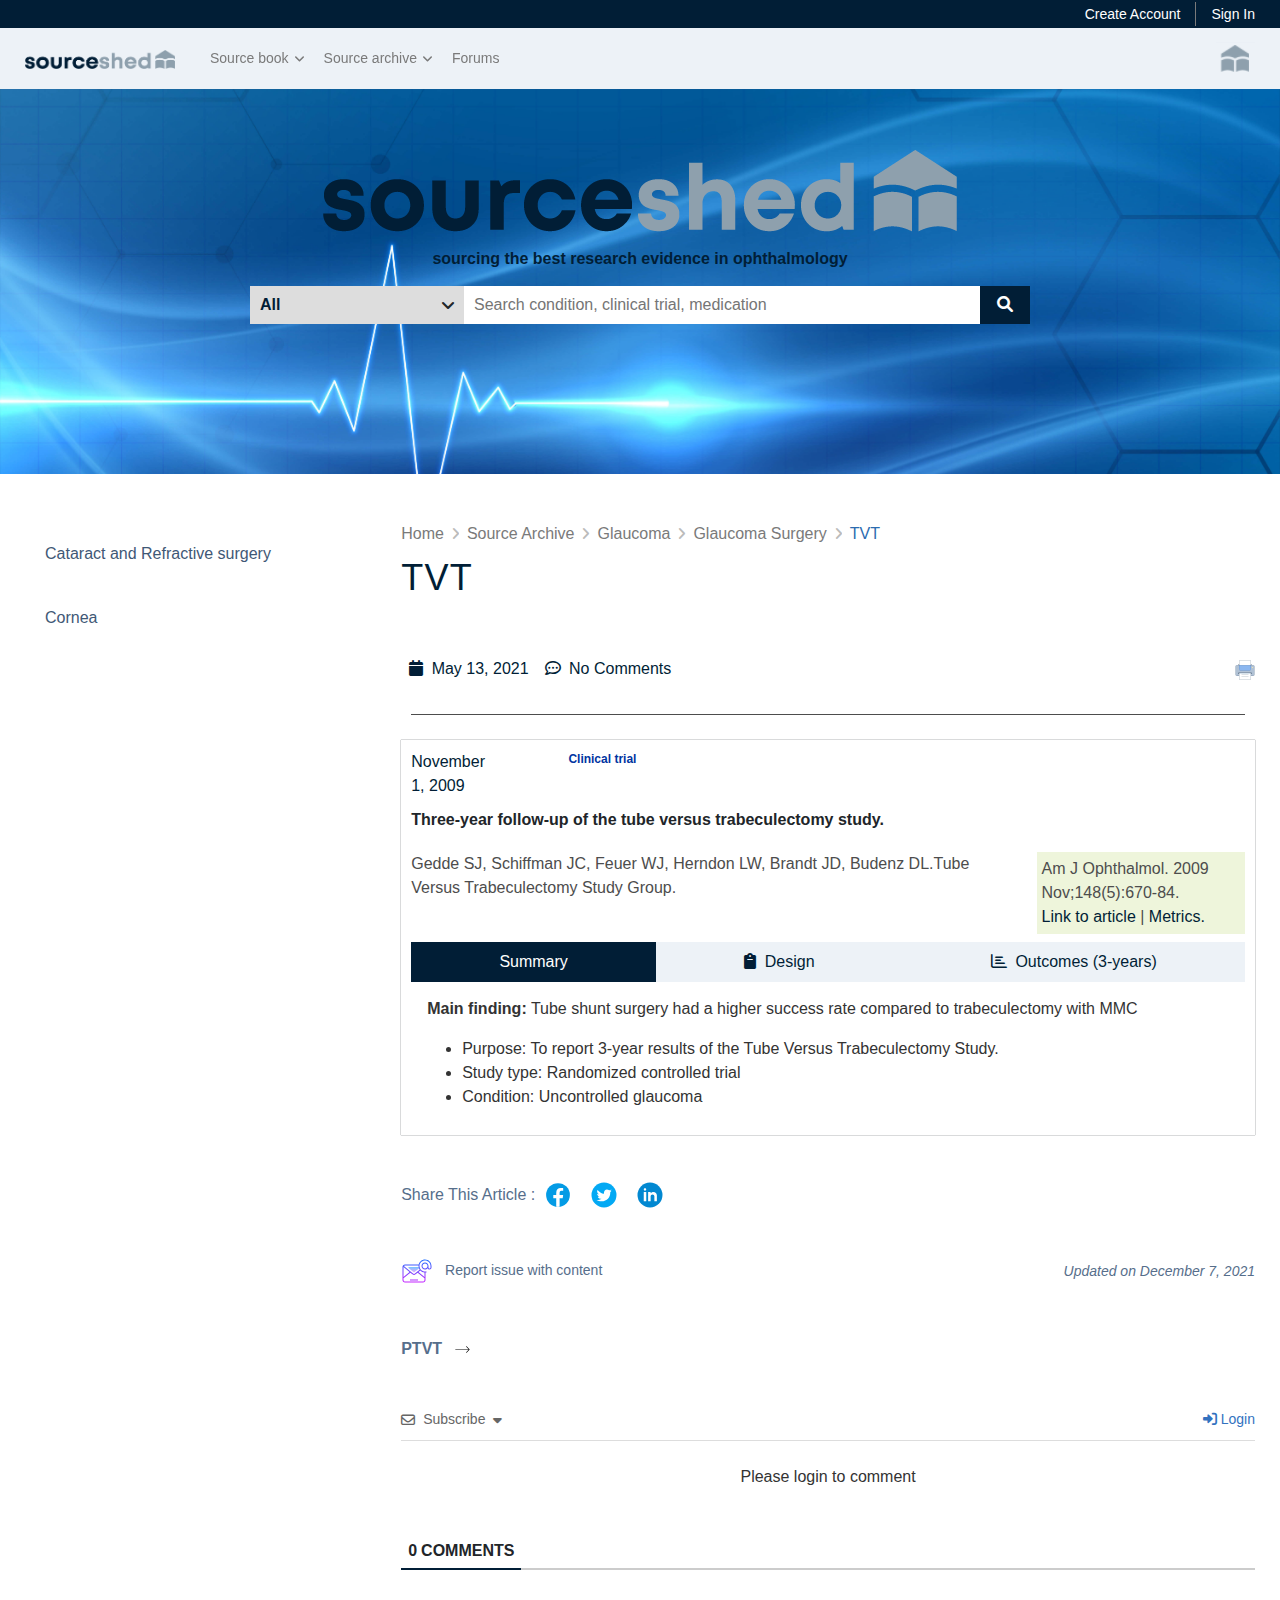
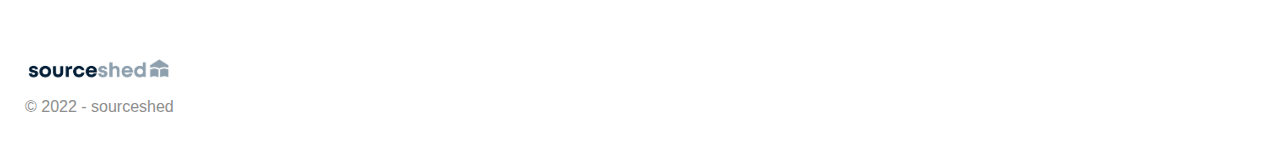
==== commit 1fe4f853: "update archive page" ====
--- a/glaucoma-source-archive.html
+++ b/glaucoma-source-archive.html
@@ -682,7 +682,7 @@
                                 </a>
                             </li>
                             <li class="mx-2">
-                                <a href="#" class="text-dark-blue d-inline-block">
+                                <a href="#sa-comment-btn" class="comment-scroll-to text-dark-blue d-inline-block">
                                     <span><i class="far fa-comment-dots"></i></span>
                                     <span class="ps-1">No Comments </span>
                                 </a>
@@ -802,11 +802,41 @@
                     <!-- feedback -->
                     <div class="sa-feedback d-flex justify-content-between align-items-center">
                         <div class="sa-feedback-form">
-                            <a href="#">
+                            <a href="#safeedbackModal" data-bs-toggle="modal">
                                 <span class="me-2">
                                     <svg xmlns="http://www.w3.org/2000/svg" width="32px" viewBox="0 0 64 64"><linearGradient id="zWPy7gPuySZ8fg4Y3QF24a" x1="26" x2="26" y1="630.833" y2="619.332" gradientTransform="matrix(1 0 0 -1 0 654)" gradientUnits="userSpaceOnUse" spreadMethod="reflect"><stop offset="0" stop-color="#6dc7ff"></stop><stop offset="1" stop-color="#e6abff"></stop></linearGradient><path fill="url(#zWPy7gPuySZ8fg4Y3QF24a)" d="M15.082,25.762l9.625,8.141c0.746,0.633,1.84,0.633,2.59,0l9.621-8.141 C37.629,25.16,37.203,24,36.27,24H15.73C14.797,24,14.371,25.16,15.082,25.762z"></path><linearGradient id="zWPy7gPuySZ8fg4Y3QF24b" x1="26" x2="26" y1="647.5" y2="596.439" gradientTransform="matrix(1 0 0 -1 0 654)" gradientUnits="userSpaceOnUse" spreadMethod="reflect"><stop offset="0" stop-color="#1a6dff"></stop><stop offset="1" stop-color="#c822ff"></stop></linearGradient><path fill="url(#zWPy7gPuySZ8fg4Y3QF24b)" d="M18,49h16v2H18V49z"></path><linearGradient id="zWPy7gPuySZ8fg4Y3QF24c" x1="32" x2="32" y1="8.915" y2="55.387" gradientUnits="userSpaceOnUse" spreadMethod="reflect"><stop offset="0" stop-color="#1a6dff"></stop><stop offset="1" stop-color="#c822ff"></stop></linearGradient><path fill="url(#zWPy7gPuySZ8fg4Y3QF24c)" d="M48,9c-6.134,0-11.277,4.276-12.637,10H8c-2.758,0-5,2.242-5,5v26c0,2.758,2.242,5,5,5h36 c2.758,0,5-2.242,5-5V35h2v-2h-3c-6.066,0-11-4.934-11-11s4.934-11,11-11s11,4.934,11,11v3c0,1.102-0.898,2-2,2s-2-0.898-2-2v-3 c0-3.859-3.141-7-7-7s-7,3.141-7,7s3.141,7,7,7c2.125,0,4.027-0.953,5.312-2.453C53.918,27.984,55.344,29,57,29c2.207,0,4-1.793,4-4 v-3C61,14.832,55.168,9,48,9z M5,24.109L17.086,34L5,43.891V24.109z M47,50c0,1.652-1.348,3-3,3H8c-1.652,0-3-1.348-3-3v-3.527 l13.668-11.18l4.168,3.41c0.914,0.75,2.039,1.125,3.164,1.125s2.25-0.375,3.164-1.125l4.172-3.41L47,46.473V50z M47,34.949v8.941 L34.914,34l3.618-3.12C40.691,33.18,43.668,34.694,47,34.949z M37.264,29.317l-9.365,7.835c-1.102,0.902-2.699,0.902-3.801,0 L5.699,22.098C6.25,21.434,7.07,21,8,21h27.051C35.025,21.331,35,21.662,35,22C35,24.712,35.837,27.231,37.264,29.317z M48,27 c-2.758,0-5-2.242-5-5s2.242-5,5-5s5,2.242,5,5S50.758,27,48,27z"></path></svg>
                                 </span>Report issue with content
                             </a>
+                            <!-- modal form -->
+                                <div class="modal sa-feedback-modal fade" id="safeedbackModal" tabindex="-1" aria-labelledby="safeedbackModalLabel" aria-hidden="true">
+                                    <div class="modal-dialog">
+                                        <div class="modal-content">
+                                            <div class="modal-header pb-0">
+                                                <h5 class="modal-title" id="safeedbackModalLabel">Please provide feedback on content published. Thank you.</h5>
+                                                <button type="button" class="btn-close" data-bs-dismiss="modal" aria-label="Close"></button>
+                                            </div>
+                                            <div class="modal-body">
+                                                <form>
+                                                    <div class="mb-4">
+                                                        <label class="col-form-label">Name:*</label>
+                                                        <input type="text" class="form-control" id="name" autocomplete="off">
+                                                    </div>
+                                                    <div class="mb-4">
+                                                        <label class="col-form-label">Email:*</label>
+                                                        <input type="text" class="form-control" id="email" autocomplete="off">
+                                                    </div>
+                                                    <div class="mb-4">
+                                                        <label  class="col-form-label">Message:*</label>
+                                                        <textarea class="form-control" id="message"></textarea>
+                                                    </div>
+                                                </form>
+                                            </div>
+                                            <div class="modal-footer justify-content-start">
+                                                <button type="button" class="btn btn-primary">Send</button>
+                                            </div>
+                                        </div>
+                                    </div>
+                                </div>
                         </div>
                         <div class="sa-feedback-update">
                             <span>Updated on December 7, 2021</span>
@@ -819,6 +849,44 @@
                                 <svg xmlns="http://www.w3.org/2000/svg" xmlns:xlink="http://www.w3.org/1999/xlink" width="42px" viewBox="0 0 50 50" version="1.1"><g id="surface1"><path style=" " d="M 38.035156 13.988281 C 37.628906 13.980469 37.257813 14.222656 37.09375 14.59375 C 36.933594 14.96875 37.015625 15.402344 37.300781 15.691406 L 45.277344 24 L 2.023438 24 C 1.664063 23.996094 1.328125 24.183594 1.148438 24.496094 C 0.964844 24.808594 0.964844 25.191406 1.148438 25.503906 C 1.328125 25.816406 1.664063 26.003906 2.023438 26 L 45.277344 26 L 37.300781 34.308594 C 36.917969 34.707031 36.933594 35.339844 37.332031 35.722656 C 37.730469 36.105469 38.363281 36.09375 38.746094 35.691406 L 49.011719 25 L 38.746094 14.308594 C 38.5625 14.109375 38.304688 13.996094 38.035156 13.988281 Z "></path></g></svg>
                             </span>
                         </a>
+                    </div>
+                    <!-- coment respond -->
+                    <div class="sa-comment">
+                        <div class="sa-comment-btn d-flex justify-content-between align-items-center" id="sa-comment-btn">
+                            <div class="sa-comment-btn-subscribe d-flex align-items-center">
+                                <i class="far fa-envelope text-dark-gray-3 text-xs"></i> 
+                                <span class="mx-2 text-dark-gray-3 text-xs">Subscribe</span> 
+                                <i class="fas fa-caret-down text-dark-gray-3 text-xs"></i>
+                            </div>
+                            <div class="sa-comment-btn-login">
+                                <a href="#" class="text-dark-blue-1 text-xs"><i class="fas fa-sign-in-alt"></i> Login</a>
+                            </div>
+                        </div>
+                        <div class="sa-comment-form">
+                            <form action="" class="d-flex flex-wrap align-items-center">
+                                <div class="sa-comment-form-intro text-dark-1 text-xs pe-1">Notify of </div>
+                                <div class="sa-comment-form-option">
+                                    <select class="">
+                                        <option value="post" selected>new follow-up comments</option>
+                                        <option value="all_comment">new replies to my comments</option>
+                                    </select>
+                                </div>
+                                <div class="sa-comment-form-email">
+                                    <input class="email" type="email" required="required" value="" placeholder="Email">
+                                </div>
+                                <div class="sa-comment-form-btn">
+                                    <input type="submit" value="›" class="blue-bg text-white">
+                                </div>
+                            </form>
+                        </div>
+                        <div class="sa-comment-box pt-4">
+                            <p class="text-dark-1 text-center">Please login to comment</p>
+                        </div>
+                        <div class="sa-comment-threads">
+                            <div class="sa-comment-threads-head d-flex">
+                                <p class="text-dark-2 text-uppercase"><span class="me-1">0</span>Comments</p>
+                            </div>
+                        </div>
                     </div>
                 </div>
             </div>
--- a/assets/css/style.css
+++ b/assets/css/style.css
@@ -39,21 +39,29 @@
     --ss-font-primary: 'Merriweather Sans', sans-serif;
 
     --ss-dark: #000000;
+    --ss-dark-1: #333333;
+    --ss-dark-2: #555555;
     --ss-white: #ffffff;
     --ss-light-gray: #8e8e8e;
     --ss-light-gray-2: #c5c9ce;
     --ss-light-gray-3: #ddd;
     --ss-light-gray-4: #EDF2F7;
+    --ss-light-gray-5: #cccccc;
     --ss-dark-gray: #7a7a7a;
     --ss-dark-gray-2: #4d4d4d;
+    --ss-dark-gray-3:#666666;
+    --ss-dark-gray-4: #777777;
     --ss-light-ash: #8EA0AD;
     --ss-light-ash-1: #CAD1DA;
     --ss-light-ash-2: #D1DBE9;
 
     --ss-dark-blue: #011E36;
+    --ss-dark-blue-1: #3272bf;
     --ss-light-blue: #3366ff;
     --ss-light-blue-2: #66ADCC;
     --ss-light-blue-3: #d9edf7;
+    
+    --ss-blue: #050056;
 
     --ss-green: #339966;
     --ss-dark-green: #159527;
@@ -96,6 +104,9 @@
 .dark-gray-bg{
     background-color: var(--ss-dark-gray);
 }
+.blue-bg {
+    background-color: var(--ss-blue);
+}
 .dark-blue-bg {
     background-color: var(--ss-dark-blue);
 }
@@ -124,12 +135,18 @@
 .text-white{
     color: var(--ss-white);
 }
+.text-dark-1 {
+    color: var(--ss-dark-1);
+}
 .text-dark-gray {
     color: var(--ss-dark-gray);
 }
 .text-dark-gray-2 {
     color: var(--ss-dark-gray-2);
 }
+.text-dark-gray-3 {
+    color: var(--ss-dark-gray-3);
+}
 .text-light-gray {
     color: var(--ss-light-gray);
 }
@@ -138,6 +155,9 @@
 }
 .text-dark-blue {
     color: var(--ss-dark-blue);
+}
+.text-dark-blue-1 {
+    color: var(--ss-dark-blue-1);
 }
 .text-green {
     color: var(--ss-green);
@@ -1336,12 +1356,97 @@
 .sa-feedback-update span {
     font-style: italic;
 }
+.sa-feedback-modal .modal-title {
+    font-size: 27px;
+    color: #3f5876;
+    line-height: 35px;
+}
+.sa-feedback-modal .modal-header {
+    border-bottom: none;
+    align-items: start;
+}
+.sa-feedback-modal label {
+    font-size: 15px;
+    color: #7e8da2;
+}
+.sa-feedback-modal input:focus,
+.sa-feedback-modal textarea:focus,
+.sa-feedback-modal button:focus {
+    outline: none;
+    box-shadow: none;
+    border-color: none;
+}
+.sa-feedback-modal .modal-footer button {
+    background: #528ffe;
+    border-radius: 100px;
+    padding: 6px 21px;
+    border: none;
+}
 .sa-doc-navigation a {
     color: #566e8b;
     font-weight: 600;
 }
 .sa-doc-navigation svg {
     width: 15px;
+}
+.sa-comment-btn {
+    padding-bottom: 10px;
+    border-bottom: 1px solid var(--ss-light-gray-3);
+}
+.sa-comment-btn-subscribe {
+    cursor: pointer;
+}
+.sa-comment-form {
+    padding: 22px 0px 5px 0px;
+    margin-bottom: 10px;
+    display: none;
+}
+.sa-comment-form-option {
+    flex-grow: 1;
+    font-size: 13px;
+    padding-right: 5px;
+}
+.sa-comment-form-email {
+    width: 30%;
+    font-size: 14px;
+    padding: 0px 5px  0px 0px;
+}
+.sa-comment-form-btn {
+    font-size: 14px;
+    display: block;
+}
+.sa-comment-form-btn input {
+    padding: 2px 15px;
+    font-size: 16px;
+    border: none;
+}
+.sa-comment-form-option select {
+    width: 100%;
+    padding: 3px;
+    height: 28px;
+    color: var(--ss-dark-gray-4);
+}
+.sa-comment-form-email input {
+    width: 100%;
+    padding: 3px;
+    height: 28px;
+}
+.sa-comment-form select,
+.sa-comment-form input {
+    border: 1px solid var(--ss-light-gray-3);
+}
+.sa-comment-threads {
+    margin: 40px 0;
+}
+.sa-comment-threads-head {
+    padding: 5px 0px;
+    border-bottom: 2px solid var(--ss-light-gray-5);
+}
+.sa-comment-threads-head p {
+    padding: 5px 7px;
+    margin-bottom: -7px;
+    border-bottom: 2px solid var(--ss-dark-blue);
+    font-weight: 600;
 }
 /* ============ footer css  =================================== */
 .footer {
@@ -1404,3 +1509,7 @@
     position: relative;
 }
 
+.mobile-review-box strong{
+    line-height: 2;
+    display: inline-block;
+}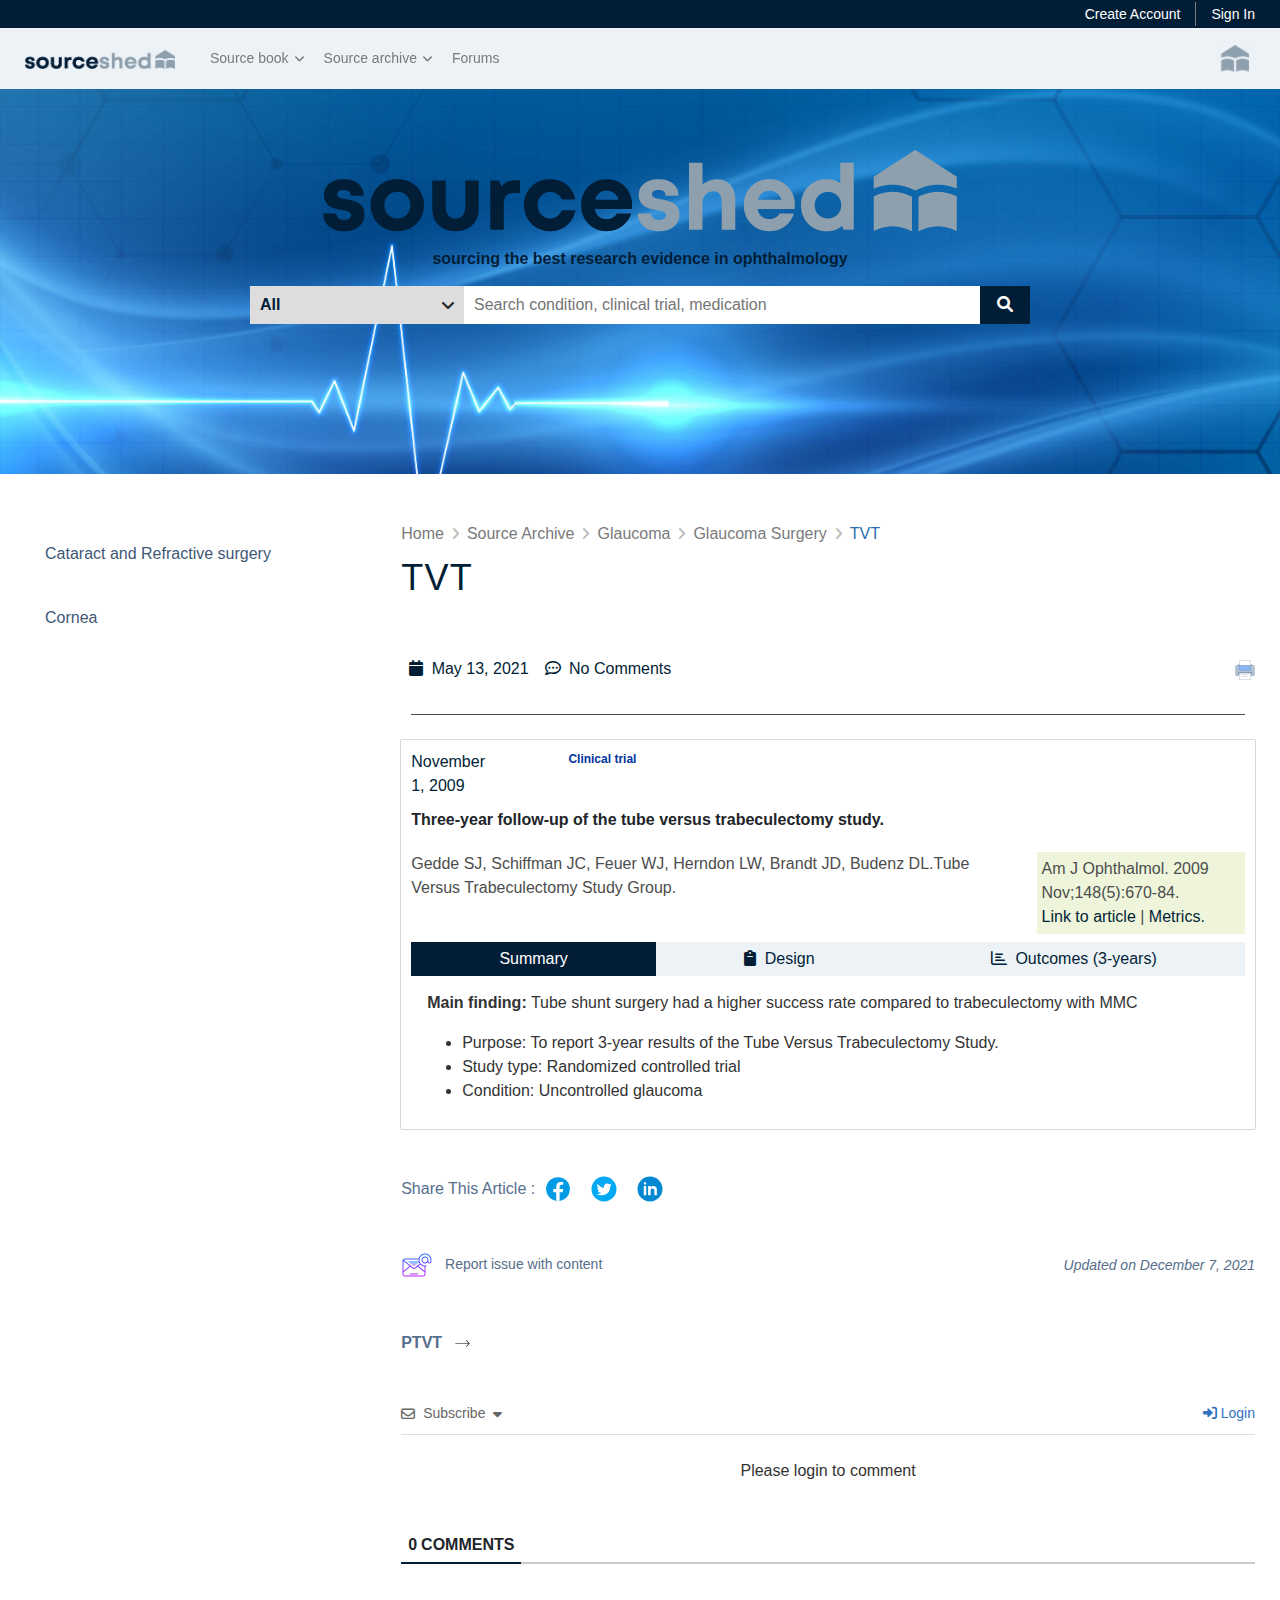
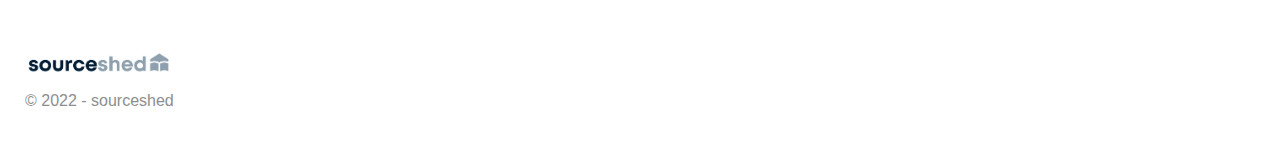
==== commit f2a93780: "archive page responsive" ====
--- a/glaucoma-source-archive.html
+++ b/glaucoma-source-archive.html
@@ -17,6 +17,7 @@
     <link rel="stylesheet" href="./assets/css/owl.carousel-v2.3.4.min.css">
     <link rel="stylesheet" href="./assets/css/owl.theme.default-v2.3.4.min.css">
     <link rel="stylesheet" href="./assets/css/style.css">
+    <link rel="stylesheet" href="./assets/css/responsive.css">
 </head>
 
 <body>
@@ -709,7 +710,7 @@
                         <div class="sa-doc-title">
                             <p><strong>Three-year follow-up of the tube versus trabeculectomy study.</strong></p>
                         </div>
-                        <div class="sa-doc-body d-flex justify-content-between pb-2">
+                        <div class="sa-doc-body d-flex flex-wrap justify-content-between pb-2">
                             <div class="sa-doc-authors">
                                 <p class="text-dark-gray-2">Gedde SJ, Schiffman JC, Feuer WJ, Herndon LW, Brandt JD, Budenz DL.Tube Versus Trabeculectomy Study Group. </p>
                             </div>
@@ -800,7 +801,7 @@
                         </ul>
                     </div>
                     <!-- feedback -->
-                    <div class="sa-feedback d-flex justify-content-between align-items-center">
+                    <div class="sa-feedback d-flex flex-wrap justify-content-between align-items-center">
                         <div class="sa-feedback-form">
                             <a href="#safeedbackModal" data-bs-toggle="modal">
                                 <span class="me-2">
--- a/assets/css/style.css
+++ b/assets/css/style.css
@@ -1314,6 +1314,7 @@
     border-radius: 0;
     text-align: center;
     flex: 1 1 auto;
+    padding: 5px 1rem;
     background: var(--ss-light-gray-4);
 }
 
--- a/assets/css/responsive.css
+++ b/assets/css/responsive.css
@@ -0,0 +1,190 @@
+@media (max-width: 1024px) {
+    .main-wrapper-row {
+        flex-direction: column;
+    }
+    .doc-main {
+        width: 100%;
+    }
+    .doc-body > div {
+        max-width: 100%;
+    }
+}
+
+@media (max-width: 768px) {
+    .main-wrapper-row,
+    .doc-widget {
+        flex-direction: column;
+    }
+    .doc-main {
+        width: 100%;
+    }
+    .doc-header-link,
+    .doc-header-link-right ul {
+        flex-direction: column !important;
+        justify-content: start !important;
+        align-items: start !important;
+    }
+    .doc-header-link-right ul li {
+        padding-left: 0;
+        margin-bottom: 10px;
+    }
+    .doc-index-menubtn {
+        display: block;
+    }
+    .doc-main-left {
+        /* display: none; */
+        position: fixed;
+        top: 85px;
+        background: #fff;
+        height: 100vh;
+        z-index: 999;
+        width: 100%;
+        left: 0;
+        transform: translateX(-100%);
+        overflow-y: scroll;
+        transition: all 0.35s ease;
+    }
+    .doc-main-left.active {
+        transform: translateX(0);
+    }
+    .doc-main-tab {
+        position: initial;
+    }
+    .doc-main-content {
+        flex: 1;
+        max-width: 100%;
+    }
+    .doc-widget > div {
+        max-width: 100%;
+    }
+    .doc-widget-col-2 {
+        border-top: 2px solid var(--ss-light-gray-3);
+    }
+    .doc-widget-col-3 {
+        border-left: 2px solid var(--ss-light-gray-3);
+    }
+}
+@media (min-width: 769px) {
+    .doc-index-close {
+        display: none;
+    }
+}
+
+@media (max-width: 600px) {
+    .subtitle-wrapper h2 {
+        font-size: 18px;
+    }
+    .tab-viewall {
+        font-size: 14px;
+        width: 90px;
+    }
+    .sourcebook-active, 
+    .studies-active {
+        padding: 35px 0 0;
+    }
+    .sourcecard-wrapper {
+        max-width: 100%;
+    }
+    .studies-active .card-img-box {
+        height: inherit;
+    }
+    .sourcebook-active .card-body,
+    .studies-active .card-body {
+        min-height: auto;
+    }
+    .sourcebook-active .card-title {
+        max-height: auto;
+    }
+    .sourcebook-active .card-text {
+        min-height: auto;
+    }
+
+    .sourcebook-active .owl-nav .owl-prev, 
+    .studies-active .owl-nav .owl-prev {
+        position: initial;
+    }
+
+    .sourcebook-active .owl-nav button, 
+    .studies-active .owl-nav button {
+        background: none !important;
+        border: none !important;
+        width: initial;
+        height: 20px;
+        border-radius: 0px;
+        box-shadow: none;
+    }
+
+    .sourcebook-active .owl-nav, 
+    .studies-active .owl-nav {
+        width: initial;
+        top: 15px !important;
+        transform: none;
+    }
+    .doc-widget-col-2 {
+        margin-bottom: 20px;
+    }
+    .mobile-review-box p {
+        order: -1;
+    }
+    p.mobile-show {
+        position: relative;
+        margin: 10px 0;
+    }
+    
+    p.mobile-show:after {
+        content: attr(showDetails);
+        background: #f1f1f1;
+        border: 1px solid #f1f1f1;
+        color: #323a45;
+        padding: 2px;
+        position: absolute;
+        top: 0;
+        left: 0;
+        width: 100%;
+        text-align: center;
+        cursor: pointer;
+    }
+    .mobile-show.show-details:after {
+        display: none;
+    }
+    
+    .mobile-show.show-details {
+        margin-top: 0;
+    }
+    .doc-widget-col.doc-widget-col-1 {
+        padding-left: 0px;
+        padding-right: 0px;
+    }
+    .doc-sidebar{
+        max-width: 100%;
+    }
+    aside.archive-sidebar {
+        display: none;
+    }
+    .sa-doc-info {
+        flex: 1;
+        text-align: center;
+        margin: 10px 0;
+    }
+    .sa-doc-tab .nav-link {
+        flex-wrap: nowrap;
+        width: 100%;
+    }
+    .sa-feedback {
+        flex-direction: column;
+        justify-content: start !important;
+        align-items: start !important;
+    }
+    .sa-comment-form-email {
+        width: 100%;
+        margin: 15px 0;
+        padding-right: 0;
+    }
+    .sa-comment-form-btn,.sa-comment-form-btn input {
+        width: 100%;
+    }
+    .sa-comment-form-email,
+    .sa-comment-form-option {
+        padding-right: 0;
+    }
+}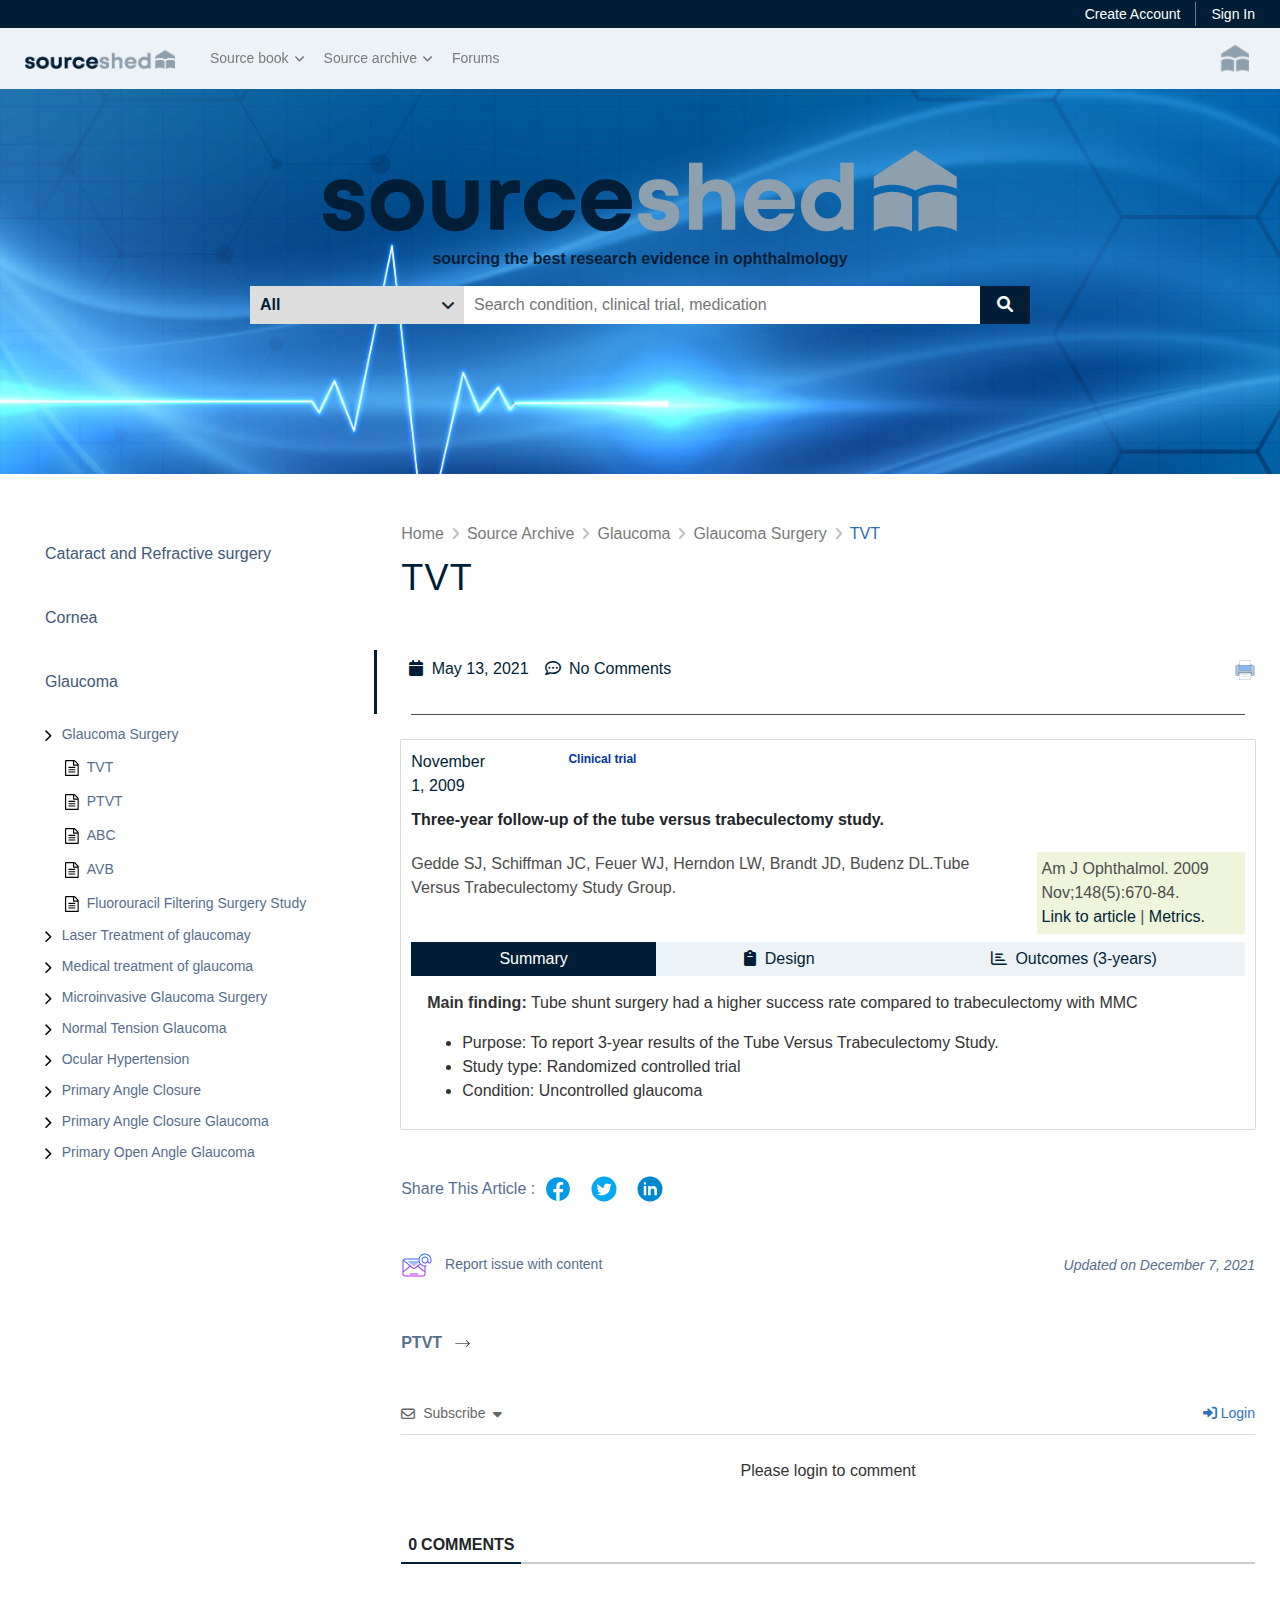
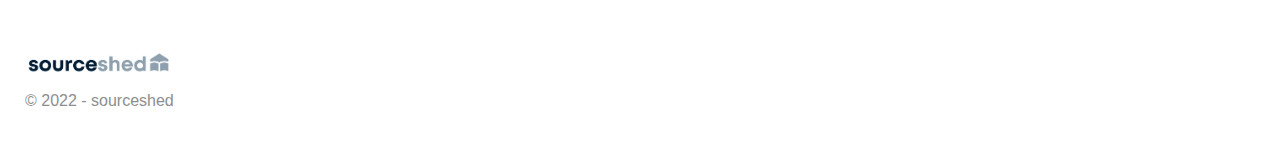
==== commit d94c0f7e: "update content" ====
--- a/glaucoma-source-archive.html
+++ b/glaucoma-source-archive.html
@@ -653,6 +653,391 @@
                                     </li>
                                 </ul>
                             </div>
+                            <div class="sa-sidebar-subitem-title">
+                                <svg class="toggle-arrow arrow-right active" xmlns="http://www.w3.org/2000/svg" xmlns:xlink="http://www.w3.org/1999/xlink" aria-hidden="true" focusable="false" width="0.48em" height="1em" style="-ms-transform: rotate(360deg); -webkit-transform: rotate(360deg); transform: rotate(360deg);" preserveAspectRatio="xMidYMid meet" viewBox="0 0 608 1280"><g transform="translate(608 0) scale(-1 1)"><path d="M595 288q0 13-10 23L192 704l393 393q10 10 10 23t-10 23l-50 50q-10 10-23 10t-23-10L23 727q-10-10-10-23t10-23l466-466q10-10 23-10t23 10l50 50q10 10 10 23z"></path></g></svg>
+                                <svg class="toggle-arrow arrow-down" xmlns="http://www.w3.org/2000/svg" xmlns:xlink="http://www.w3.org/1999/xlink" aria-hidden="true" focusable="false" width="0.8em" height="1em" style="-ms-transform: rotate(360deg); -webkit-transform: rotate(360deg); transform: rotate(360deg);" preserveAspectRatio="xMidYMid meet" viewBox="0 0 1024 1280"><path d="M1011 480q0 13-10 23L535 969q-10 10-23 10t-23-10L23 503q-10-10-10-23t10-23l50-50q10-10 23-10t23 10l393 393l393-393q10-10 23-10t23 10l50 50q10 10 10 23z"></path></svg>
+                                <a href="#">Fungal keratitis</a>
+                            </div>
+                            <div class="sa-sidebar-subitem-content level-2">
+                                <ul class="sa-depth-2">
+                                    <li>
+                                        <span class="me-2">
+                                            <svg xmlns="http://www.w3.org/2000/svg" xmlns:xlink="http://www.w3.org/1999/xlink" aria-hidden="true" focusable="false" width="0.86em" height="1em" style="-ms-transform: rotate(360deg); -webkit-transform: rotate(360deg); transform: rotate(360deg);" preserveAspectRatio="xMidYMid meet" viewBox="0 0 1536 1792"><path d="M1468 380q28 28 48 76t20 88v1152q0 40-28 68t-68 28H96q-40 0-68-28t-28-68V96q0-40 28-68T96 0h896q40 0 88 20t76 48zm-444-244v376h376q-10-29-22-41l-313-313q-12-12-41-22zm384 1528V640H992q-40 0-68-28t-28-68V128H128v1536h1280zM384 800q0-14 9-23t23-9h704q14 0 23 9t9 23v64q0 14-9 23t-23 9H416q-14 0-23-9t-9-23v-64zm736 224q14 0 23 9t9 23v64q0 14-9 23t-23 9H416q-14 0-23-9t-9-23v-64q0-14 9-23t23-9h704zm0 256q14 0 23 9t9 23v64q0 14-9 23t-23 9H416q-14 0-23-9t-9-23v-64q0-14 9-23t23-9h704z"></path></svg>
+                                        </span>
+                                        <a href="#">MUTT</a>
+                                    </li>
+                                </ul>
+                            </div>
+                            <div class="sa-sidebar-subitem-title">
+                                <svg class="toggle-arrow arrow-right active" xmlns="http://www.w3.org/2000/svg" xmlns:xlink="http://www.w3.org/1999/xlink" aria-hidden="true" focusable="false" width="0.48em" height="1em" style="-ms-transform: rotate(360deg); -webkit-transform: rotate(360deg); transform: rotate(360deg);" preserveAspectRatio="xMidYMid meet" viewBox="0 0 608 1280"><g transform="translate(608 0) scale(-1 1)"><path d="M595 288q0 13-10 23L192 704l393 393q10 10 10 23t-10 23l-50 50q-10 10-23 10t-23-10L23 727q-10-10-10-23t10-23l466-466q10-10 23-10t23 10l50 50q10 10 10 23z"></path></g></svg>
+                                <svg class="toggle-arrow arrow-down" xmlns="http://www.w3.org/2000/svg" xmlns:xlink="http://www.w3.org/1999/xlink" aria-hidden="true" focusable="false" width="0.8em" height="1em" style="-ms-transform: rotate(360deg); -webkit-transform: rotate(360deg); transform: rotate(360deg);" preserveAspectRatio="xMidYMid meet" viewBox="0 0 1024 1280"><path d="M1011 480q0 13-10 23L535 969q-10 10-23 10t-23-10L23 503q-10-10-10-23t10-23l50-50q10-10 23-10t23 10l393 393l393-393q10-10 23-10t23 10l50 50q10 10 10 23z"></path></svg>
+                                <a href="#">Herpes Simplex Keratitis</a>
+                            </div>
+                            <div class="sa-sidebar-subitem-content level-2">
+                                <ul class="sa-depth-2">
+                                    <li>
+                                        <span class="me-2">
+                                            <svg xmlns="http://www.w3.org/2000/svg" xmlns:xlink="http://www.w3.org/1999/xlink" aria-hidden="true" focusable="false" width="0.86em" height="1em" style="-ms-transform: rotate(360deg); -webkit-transform: rotate(360deg); transform: rotate(360deg);" preserveAspectRatio="xMidYMid meet" viewBox="0 0 1536 1792"><path d="M1468 380q28 28 48 76t20 88v1152q0 40-28 68t-68 28H96q-40 0-68-28t-28-68V96q0-40 28-68T96 0h896q40 0 88 20t76 48zm-444-244v376h376q-10-29-22-41l-313-313q-12-12-41-22zm384 1528V640H992q-40 0-68-28t-28-68V128H128v1536h1280zM384 800q0-14 9-23t23-9h704q14 0 23 9t9 23v64q0 14-9 23t-23 9H416q-14 0-23-9t-9-23v-64zm736 224q14 0 23 9t9 23v64q0 14-9 23t-23 9H416q-14 0-23-9t-9-23v-64q0-14 9-23t23-9h704zm0 256q14 0 23 9t9 23v64q0 14-9 23t-23 9H416q-14 0-23-9t-9-23v-64q0-14 9-23t23-9h704z"></path></svg>
+                                        </span>
+                                        <a href="#">HEDS I</a>
+                                    </li>
+                                    <li>
+                                        <span class="me-2">
+                                            <svg xmlns="http://www.w3.org/2000/svg" xmlns:xlink="http://www.w3.org/1999/xlink" aria-hidden="true" focusable="false" width="0.86em" height="1em" style="-ms-transform: rotate(360deg); -webkit-transform: rotate(360deg); transform: rotate(360deg);" preserveAspectRatio="xMidYMid meet" viewBox="0 0 1536 1792"><path d="M1468 380q28 28 48 76t20 88v1152q0 40-28 68t-68 28H96q-40 0-68-28t-28-68V96q0-40 28-68T96 0h896q40 0 88 20t76 48zm-444-244v376h376q-10-29-22-41l-313-313q-12-12-41-22zm384 1528V640H992q-40 0-68-28t-28-68V128H128v1536h1280zM384 800q0-14 9-23t23-9h704q14 0 23 9t9 23v64q0 14-9 23t-23 9H416q-14 0-23-9t-9-23v-64zm736 224q14 0 23 9t9 23v64q0 14-9 23t-23 9H416q-14 0-23-9t-9-23v-64q0-14 9-23t23-9h704zm0 256q14 0 23 9t9 23v64q0 14-9 23t-23 9H416q-14 0-23-9t-9-23v-64q0-14 9-23t23-9h704z"></path></svg>
+                                        </span>
+                                        <a href="#">HEDS 2</a>
+                                    </li>
+                                </ul>
+                            </div>
+                            <div class="sa-sidebar-subitem-title">
+                                <svg class="toggle-arrow arrow-right active" xmlns="http://www.w3.org/2000/svg" xmlns:xlink="http://www.w3.org/1999/xlink" aria-hidden="true" focusable="false" width="0.48em" height="1em" style="-ms-transform: rotate(360deg); -webkit-transform: rotate(360deg); transform: rotate(360deg);" preserveAspectRatio="xMidYMid meet" viewBox="0 0 608 1280"><g transform="translate(608 0) scale(-1 1)"><path d="M595 288q0 13-10 23L192 704l393 393q10 10 10 23t-10 23l-50 50q-10 10-23 10t-23-10L23 727q-10-10-10-23t10-23l466-466q10-10 23-10t23 10l50 50q10 10 10 23z"></path></g></svg>
+                                <svg class="toggle-arrow arrow-down" xmlns="http://www.w3.org/2000/svg" xmlns:xlink="http://www.w3.org/1999/xlink" aria-hidden="true" focusable="false" width="0.8em" height="1em" style="-ms-transform: rotate(360deg); -webkit-transform: rotate(360deg); transform: rotate(360deg);" preserveAspectRatio="xMidYMid meet" viewBox="0 0 1024 1280"><path d="M1011 480q0 13-10 23L535 969q-10 10-23 10t-23-10L23 503q-10-10-10-23t10-23l50-50q10-10 23-10t23 10l393 393l393-393q10-10 23-10t23 10l50 50q10 10 10 23z"></path></svg>
+                                <a href="#">Keratoconus</a>
+                            </div>
+                            <div class="sa-sidebar-subitem-content level-2">
+                                <ul class="sa-depth-2">
+                                    <li>
+                                        <span class="me-2">
+                                            <svg xmlns="http://www.w3.org/2000/svg" xmlns:xlink="http://www.w3.org/1999/xlink" aria-hidden="true" focusable="false" width="0.86em" height="1em" style="-ms-transform: rotate(360deg); -webkit-transform: rotate(360deg); transform: rotate(360deg);" preserveAspectRatio="xMidYMid meet" viewBox="0 0 1536 1792"><path d="M1468 380q28 28 48 76t20 88v1152q0 40-28 68t-68 28H96q-40 0-68-28t-28-68V96q0-40 28-68T96 0h896q40 0 88 20t76 48zm-444-244v376h376q-10-29-22-41l-313-313q-12-12-41-22zm384 1528V640H992q-40 0-68-28t-28-68V128H128v1536h1280zM384 800q0-14 9-23t23-9h704q14 0 23 9t9 23v64q0 14-9 23t-23 9H416q-14 0-23-9t-9-23v-64zm736 224q14 0 23 9t9 23v64q0 14-9 23t-23 9H416q-14 0-23-9t-9-23v-64q0-14 9-23t23-9h704zm0 256q14 0 23 9t9 23v64q0 14-9 23t-23 9H416q-14 0-23-9t-9-23v-64q0-14 9-23t23-9h704z"></path></svg>
+                                        </span>
+                                        <a href="#">CLEK</a>
+                                    </li>
+                                    <li>
+                                        <span class="me-2">
+                                            <svg xmlns="http://www.w3.org/2000/svg" xmlns:xlink="http://www.w3.org/1999/xlink" aria-hidden="true" focusable="false" width="0.86em" height="1em" style="-ms-transform: rotate(360deg); -webkit-transform: rotate(360deg); transform: rotate(360deg);" preserveAspectRatio="xMidYMid meet" viewBox="0 0 1536 1792"><path d="M1468 380q28 28 48 76t20 88v1152q0 40-28 68t-68 28H96q-40 0-68-28t-28-68V96q0-40 28-68T96 0h896q40 0 88 20t76 48zm-444-244v376h376q-10-29-22-41l-313-313q-12-12-41-22zm384 1528V640H992q-40 0-68-28t-28-68V128H128v1536h1280zM384 800q0-14 9-23t23-9h704q14 0 23 9t9 23v64q0 14-9 23t-23 9H416q-14 0-23-9t-9-23v-64zm736 224q14 0 23 9t9 23v64q0 14-9 23t-23 9H416q-14 0-23-9t-9-23v-64q0-14 9-23t23-9h704zm0 256q14 0 23 9t9 23v64q0 14-9 23t-23 9H416q-14 0-23-9t-9-23v-64q0-14 9-23t23-9h704z"></path></svg>
+                                        </span>
+                                        <a href="#">“Transepithelial corneal crosslinking for keratoconus”</a>
+                                    </li>
+                                    <li>
+                                        <span class="me-2">
+                                            <svg xmlns="http://www.w3.org/2000/svg" xmlns:xlink="http://www.w3.org/1999/xlink" aria-hidden="true" focusable="false" width="0.86em" height="1em" style="-ms-transform: rotate(360deg); -webkit-transform: rotate(360deg); transform: rotate(360deg);" preserveAspectRatio="xMidYMid meet" viewBox="0 0 1536 1792"><path d="M1468 380q28 28 48 76t20 88v1152q0 40-28 68t-68 28H96q-40 0-68-28t-28-68V96q0-40 28-68T96 0h896q40 0 88 20t76 48zm-444-244v376h376q-10-29-22-41l-313-313q-12-12-41-22zm384 1528V640H992q-40 0-68-28t-28-68V128H128v1536h1280zM384 800q0-14 9-23t23-9h704q14 0 23 9t9 23v64q0 14-9 23t-23 9H416q-14 0-23-9t-9-23v-64zm736 224q14 0 23 9t9 23v64q0 14-9 23t-23 9H416q-14 0-23-9t-9-23v-64q0-14 9-23t23-9h704zm0 256q14 0 23 9t9 23v64q0 14-9 23t-23 9H416q-14 0-23-9t-9-23v-64q0-14 9-23t23-9h704z"></path></svg>
+                                        </span>
+                                        <a href="#">“United States Multicenter Clinical Trial of Corneal Collagen Crosslinking for Keratoconus Treatment”</a>
+                                    </li>
+                                    <li>
+                                        <span class="me-2">
+                                            <svg xmlns="http://www.w3.org/2000/svg" xmlns:xlink="http://www.w3.org/1999/xlink" aria-hidden="true" focusable="false" width="0.86em" height="1em" style="-ms-transform: rotate(360deg); -webkit-transform: rotate(360deg); transform: rotate(360deg);" preserveAspectRatio="xMidYMid meet" viewBox="0 0 1536 1792"><path d="M1468 380q28 28 48 76t20 88v1152q0 40-28 68t-68 28H96q-40 0-68-28t-28-68V96q0-40 28-68T96 0h896q40 0 88 20t76 48zm-444-244v376h376q-10-29-22-41l-313-313q-12-12-41-22zm384 1528V640H992q-40 0-68-28t-28-68V128H128v1536h1280zM384 800q0-14 9-23t23-9h704q14 0 23 9t9 23v64q0 14-9 23t-23 9H416q-14 0-23-9t-9-23v-64zm736 224q14 0 23 9t9 23v64q0 14-9 23t-23 9H416q-14 0-23-9t-9-23v-64q0-14 9-23t23-9h704zm0 256q14 0 23 9t9 23v64q0 14-9 23t-23 9H416q-14 0-23-9t-9-23v-64q0-14 9-23t23-9h704z"></path></svg>
+                                        </span>
+                                        <a href="#">“Riboflavin/ultraviolet-a-induced collagen crosslinking for the treatment of keratoconus”</a>
+                                    </li>
+                                    <li>
+                                        <span class="me-2">
+                                            <svg xmlns="http://www.w3.org/2000/svg" xmlns:xlink="http://www.w3.org/1999/xlink" aria-hidden="true" focusable="false" width="0.86em" height="1em" style="-ms-transform: rotate(360deg); -webkit-transform: rotate(360deg); transform: rotate(360deg);" preserveAspectRatio="xMidYMid meet" viewBox="0 0 1536 1792"><path d="M1468 380q28 28 48 76t20 88v1152q0 40-28 68t-68 28H96q-40 0-68-28t-28-68V96q0-40 28-68T96 0h896q40 0 88 20t76 48zm-444-244v376h376q-10-29-22-41l-313-313q-12-12-41-22zm384 1528V640H992q-40 0-68-28t-28-68V128H128v1536h1280zM384 800q0-14 9-23t23-9h704q14 0 23 9t9 23v64q0 14-9 23t-23 9H416q-14 0-23-9t-9-23v-64zm736 224q14 0 23 9t9 23v64q0 14-9 23t-23 9H416q-14 0-23-9t-9-23v-64q0-14 9-23t23-9h704zm0 256q14 0 23 9t9 23v64q0 14-9 23t-23 9H416q-14 0-23-9t-9-23v-64q0-14 9-23t23-9h704z"></path></svg>
+                                        </span>
+                                        <a href="#">“Accelerated Pulsed High-Fluence Corneal Cross-Linking for Progressive Keratoconus”</a>
+                                    </li>
+                                    <li>
+                                        <span class="me-2">
+                                            <svg xmlns="http://www.w3.org/2000/svg" xmlns:xlink="http://www.w3.org/1999/xlink" aria-hidden="true" focusable="false" width="0.86em" height="1em" style="-ms-transform: rotate(360deg); -webkit-transform: rotate(360deg); transform: rotate(360deg);" preserveAspectRatio="xMidYMid meet" viewBox="0 0 1536 1792"><path d="M1468 380q28 28 48 76t20 88v1152q0 40-28 68t-68 28H96q-40 0-68-28t-28-68V96q0-40 28-68T96 0h896q40 0 88 20t76 48zm-444-244v376h376q-10-29-22-41l-313-313q-12-12-41-22zm384 1528V640H992q-40 0-68-28t-28-68V128H128v1536h1280zM384 800q0-14 9-23t23-9h704q14 0 23 9t9 23v64q0 14-9 23t-23 9H416q-14 0-23-9t-9-23v-64zm736 224q14 0 23 9t9 23v64q0 14-9 23t-23 9H416q-14 0-23-9t-9-23v-64q0-14 9-23t23-9h704zm0 256q14 0 23 9t9 23v64q0 14-9 23t-23 9H416q-14 0-23-9t-9-23v-64q0-14 9-23t23-9h704z"></path></svg>
+                                        </span>
+                                        <a href="#">“Corneal crosslinking and intracorneal ring segments for keratoconus: A randomized study of concurrent versus sequential surgery”</a>
+                                    </li>
+                                    <li>
+                                        <span class="me-2">
+                                            <svg xmlns="http://www.w3.org/2000/svg" xmlns:xlink="http://www.w3.org/1999/xlink" aria-hidden="true" focusable="false" width="0.86em" height="1em" style="-ms-transform: rotate(360deg); -webkit-transform: rotate(360deg); transform: rotate(360deg);" preserveAspectRatio="xMidYMid meet" viewBox="0 0 1536 1792"><path d="M1468 380q28 28 48 76t20 88v1152q0 40-28 68t-68 28H96q-40 0-68-28t-28-68V96q0-40 28-68T96 0h896q40 0 88 20t76 48zm-444-244v376h376q-10-29-22-41l-313-313q-12-12-41-22zm384 1528V640H992q-40 0-68-28t-28-68V128H128v1536h1280zM384 800q0-14 9-23t23-9h704q14 0 23 9t9 23v64q0 14-9 23t-23 9H416q-14 0-23-9t-9-23v-64zm736 224q14 0 23 9t9 23v64q0 14-9 23t-23 9H416q-14 0-23-9t-9-23v-64q0-14 9-23t23-9h704zm0 256q14 0 23 9t9 23v64q0 14-9 23t-23 9H416q-14 0-23-9t-9-23v-64q0-14 9-23t23-9h704z"></path></svg>
+                                        </span>
+                                        <a href="#">“Transepithelial corneal collagen crosslinking for progressive keratoconus: 24-month clinical results”</a>
+                                    </li>
+                                    <li>
+                                        <span class="me-2">
+                                            <svg xmlns="http://www.w3.org/2000/svg" xmlns:xlink="http://www.w3.org/1999/xlink" aria-hidden="true" focusable="false" width="0.86em" height="1em" style="-ms-transform: rotate(360deg); -webkit-transform: rotate(360deg); transform: rotate(360deg);" preserveAspectRatio="xMidYMid meet" viewBox="0 0 1536 1792"><path d="M1468 380q28 28 48 76t20 88v1152q0 40-28 68t-68 28H96q-40 0-68-28t-28-68V96q0-40 28-68T96 0h896q40 0 88 20t76 48zm-444-244v376h376q-10-29-22-41l-313-313q-12-12-41-22zm384 1528V640H992q-40 0-68-28t-28-68V128H128v1536h1280zM384 800q0-14 9-23t23-9h704q14 0 23 9t9 23v64q0 14-9 23t-23 9H416q-14 0-23-9t-9-23v-64zm736 224q14 0 23 9t9 23v64q0 14-9 23t-23 9H416q-14 0-23-9t-9-23v-64q0-14 9-23t23-9h704zm0 256q14 0 23 9t9 23v64q0 14-9 23t-23 9H416q-14 0-23-9t-9-23v-64q0-14 9-23t23-9h704z"></path></svg>
+                                        </span>
+                                        <a href="#">KERALINK</a>
+                                    </li>
+                                </ul>
+                            </div>
+                            <div class="sa-sidebar-subitem-title">
+                                <svg class="toggle-arrow arrow-right active" xmlns="http://www.w3.org/2000/svg" xmlns:xlink="http://www.w3.org/1999/xlink" aria-hidden="true" focusable="false" width="0.48em" height="1em" style="-ms-transform: rotate(360deg); -webkit-transform: rotate(360deg); transform: rotate(360deg);" preserveAspectRatio="xMidYMid meet" viewBox="0 0 608 1280"><g transform="translate(608 0) scale(-1 1)"><path d="M595 288q0 13-10 23L192 704l393 393q10 10 10 23t-10 23l-50 50q-10 10-23 10t-23-10L23 727q-10-10-10-23t10-23l466-466q10-10 23-10t23 10l50 50q10 10 10 23z"></path></g></svg>
+                                <svg class="toggle-arrow arrow-down" xmlns="http://www.w3.org/2000/svg" xmlns:xlink="http://www.w3.org/1999/xlink" aria-hidden="true" focusable="false" width="0.8em" height="1em" style="-ms-transform: rotate(360deg); -webkit-transform: rotate(360deg); transform: rotate(360deg);" preserveAspectRatio="xMidYMid meet" viewBox="0 0 1024 1280"><path d="M1011 480q0 13-10 23L535 969q-10 10-23 10t-23-10L23 503q-10-10-10-23t10-23l50-50q10-10 23-10t23 10l393 393l393-393q10-10 23-10t23 10l50 50q10 10 10 23z"></path></svg>
+                                <a href="#">Neurotrophic cornea</a>
+                            </div>
+                            <div class="sa-sidebar-subitem-content level-2">
+                                <ul class="sa-depth-2">
+                                    <li>
+                                        <span class="me-2">
+                                            <svg xmlns="http://www.w3.org/2000/svg" xmlns:xlink="http://www.w3.org/1999/xlink" aria-hidden="true" focusable="false" width="0.86em" height="1em" style="-ms-transform: rotate(360deg); -webkit-transform: rotate(360deg); transform: rotate(360deg);" preserveAspectRatio="xMidYMid meet" viewBox="0 0 1536 1792"><path d="M1468 380q28 28 48 76t20 88v1152q0 40-28 68t-68 28H96q-40 0-68-28t-28-68V96q0-40 28-68T96 0h896q40 0 88 20t76 48zm-444-244v376h376q-10-29-22-41l-313-313q-12-12-41-22zm384 1528V640H992q-40 0-68-28t-28-68V128H128v1536h1280zM384 800q0-14 9-23t23-9h704q14 0 23 9t9 23v64q0 14-9 23t-23 9H416q-14 0-23-9t-9-23v-64zm736 224q14 0 23 9t9 23v64q0 14-9 23t-23 9H416q-14 0-23-9t-9-23v-64q0-14 9-23t23-9h704zm0 256q14 0 23 9t9 23v64q0 14-9 23t-23 9H416q-14 0-23-9t-9-23v-64q0-14 9-23t23-9h704z"></path></svg>
+                                        </span>
+                                        <a href="#">“Outcomes of corneal neurotisation using processed nerve allografts: a multicentre case series”</a>
+                                    <li>
+                                        <span class="me-2">
+                                            <svg xmlns="http://www.w3.org/2000/svg" xmlns:xlink="http://www.w3.org/1999/xlink" aria-hidden="true" focusable="false" width="0.86em" height="1em" style="-ms-transform: rotate(360deg); -webkit-transform: rotate(360deg); transform: rotate(360deg);" preserveAspectRatio="xMidYMid meet" viewBox="0 0 1536 1792"><path d="M1468 380q28 28 48 76t20 88v1152q0 40-28 68t-68 28H96q-40 0-68-28t-28-68V96q0-40 28-68T96 0h896q40 0 88 20t76 48zm-444-244v376h376q-10-29-22-41l-313-313q-12-12-41-22zm384 1528V640H992q-40 0-68-28t-28-68V128H128v1536h1280zM384 800q0-14 9-23t23-9h704q14 0 23 9t9 23v64q0 14-9 23t-23 9H416q-14 0-23-9t-9-23v-64zm736 224q14 0 23 9t9 23v64q0 14-9 23t-23 9H416q-14 0-23-9t-9-23v-64q0-14 9-23t23-9h704zm0 256q14 0 23 9t9 23v64q0 14-9 23t-23 9H416q-14 0-23-9t-9-23v-64q0-14 9-23t23-9h704z"></path></svg>
+                                        </span>
+                                        <a href="#">“Treatment of neurotrophic keratopathy with minimally invasive corneal neurotisation: long-term clinical outcomes and evidence of corneal reinnervation”</a>
+                                    </li>
+                                </ul>
+                            </div>
+                        </div>
+                    </div>
+                    <div class="sa-sidebar-item active">
+                        <p class="sa-sidebar-item-title">Glaucoma</p>
+                        <div class="sa-sidebar-item-content">
+                            <div class="sa-sidebar-subitem-title active">
+                                <svg class="toggle-arrow arrow-right active" xmlns="http://www.w3.org/2000/svg" xmlns:xlink="http://www.w3.org/1999/xlink" aria-hidden="true" focusable="false" width="0.48em" height="1em" style="-ms-transform: rotate(360deg); -webkit-transform: rotate(360deg); transform: rotate(360deg);" preserveAspectRatio="xMidYMid meet" viewBox="0 0 608 1280"><g transform="translate(608 0) scale(-1 1)"><path d="M595 288q0 13-10 23L192 704l393 393q10 10 10 23t-10 23l-50 50q-10 10-23 10t-23-10L23 727q-10-10-10-23t10-23l466-466q10-10 23-10t23 10l50 50q10 10 10 23z"></path></g></svg>
+                                <svg class="toggle-arrow arrow-down" xmlns="http://www.w3.org/2000/svg" xmlns:xlink="http://www.w3.org/1999/xlink" aria-hidden="true" focusable="false" width="0.8em" height="1em" style="-ms-transform: rotate(360deg); -webkit-transform: rotate(360deg); transform: rotate(360deg);" preserveAspectRatio="xMidYMid meet" viewBox="0 0 1024 1280"><path d="M1011 480q0 13-10 23L535 969q-10 10-23 10t-23-10L23 503q-10-10-10-23t10-23l50-50q10-10 23-10t23 10l393 393l393-393q10-10 23-10t23 10l50 50q10 10 10 23z"></path></svg>
+                                <a href="#">Glaucoma Surgery</a>
+                            </div>
+                            <div class="sa-sidebar-subitem-content level-2">
+                                <ul>
+                                    <li>
+                                        <span class="me-2">
+                                            <svg xmlns="http://www.w3.org/2000/svg" xmlns:xlink="http://www.w3.org/1999/xlink" aria-hidden="true" focusable="false" width="0.86em" height="1em" style="-ms-transform: rotate(360deg); -webkit-transform: rotate(360deg); transform: rotate(360deg);" preserveAspectRatio="xMidYMid meet" viewBox="0 0 1536 1792"><path d="M1468 380q28 28 48 76t20 88v1152q0 40-28 68t-68 28H96q-40 0-68-28t-28-68V96q0-40 28-68T96 0h896q40 0 88 20t76 48zm-444-244v376h376q-10-29-22-41l-313-313q-12-12-41-22zm384 1528V640H992q-40 0-68-28t-28-68V128H128v1536h1280zM384 800q0-14 9-23t23-9h704q14 0 23 9t9 23v64q0 14-9 23t-23 9H416q-14 0-23-9t-9-23v-64zm736 224q14 0 23 9t9 23v64q0 14-9 23t-23 9H416q-14 0-23-9t-9-23v-64q0-14 9-23t23-9h704zm0 256q14 0 23 9t9 23v64q0 14-9 23t-23 9H416q-14 0-23-9t-9-23v-64q0-14 9-23t23-9h704z"></path></svg>
+                                        </span>
+                                        <a href="#">TVT</a>
+                                    </li>
+                                    <li>
+                                        <span class="me-2">
+                                            <svg xmlns="http://www.w3.org/2000/svg" xmlns:xlink="http://www.w3.org/1999/xlink" aria-hidden="true" focusable="false" width="0.86em" height="1em" style="-ms-transform: rotate(360deg); -webkit-transform: rotate(360deg); transform: rotate(360deg);" preserveAspectRatio="xMidYMid meet" viewBox="0 0 1536 1792"><path d="M1468 380q28 28 48 76t20 88v1152q0 40-28 68t-68 28H96q-40 0-68-28t-28-68V96q0-40 28-68T96 0h896q40 0 88 20t76 48zm-444-244v376h376q-10-29-22-41l-313-313q-12-12-41-22zm384 1528V640H992q-40 0-68-28t-28-68V128H128v1536h1280zM384 800q0-14 9-23t23-9h704q14 0 23 9t9 23v64q0 14-9 23t-23 9H416q-14 0-23-9t-9-23v-64zm736 224q14 0 23 9t9 23v64q0 14-9 23t-23 9H416q-14 0-23-9t-9-23v-64q0-14 9-23t23-9h704zm0 256q14 0 23 9t9 23v64q0 14-9 23t-23 9H416q-14 0-23-9t-9-23v-64q0-14 9-23t23-9h704z"></path></svg>
+                                        </span>
+                                        <a href="#">PTVT</a>
+                                    </li>
+                                    <li>
+                                        <span class="me-2">
+                                            <svg xmlns="http://www.w3.org/2000/svg" xmlns:xlink="http://www.w3.org/1999/xlink" aria-hidden="true" focusable="false" width="0.86em" height="1em" style="-ms-transform: rotate(360deg); -webkit-transform: rotate(360deg); transform: rotate(360deg);" preserveAspectRatio="xMidYMid meet" viewBox="0 0 1536 1792"><path d="M1468 380q28 28 48 76t20 88v1152q0 40-28 68t-68 28H96q-40 0-68-28t-28-68V96q0-40 28-68T96 0h896q40 0 88 20t76 48zm-444-244v376h376q-10-29-22-41l-313-313q-12-12-41-22zm384 1528V640H992q-40 0-68-28t-28-68V128H128v1536h1280zM384 800q0-14 9-23t23-9h704q14 0 23 9t9 23v64q0 14-9 23t-23 9H416q-14 0-23-9t-9-23v-64zm736 224q14 0 23 9t9 23v64q0 14-9 23t-23 9H416q-14 0-23-9t-9-23v-64q0-14 9-23t23-9h704zm0 256q14 0 23 9t9 23v64q0 14-9 23t-23 9H416q-14 0-23-9t-9-23v-64q0-14 9-23t23-9h704z"></path></svg>
+                                        </span>
+                                        <a href="#">ABC</a>
+                                    </li>
+                                    <li>
+                                        <span class="me-2">
+                                            <svg xmlns="http://www.w3.org/2000/svg" xmlns:xlink="http://www.w3.org/1999/xlink" aria-hidden="true" focusable="false" width="0.86em" height="1em" style="-ms-transform: rotate(360deg); -webkit-transform: rotate(360deg); transform: rotate(360deg);" preserveAspectRatio="xMidYMid meet" viewBox="0 0 1536 1792"><path d="M1468 380q28 28 48 76t20 88v1152q0 40-28 68t-68 28H96q-40 0-68-28t-28-68V96q0-40 28-68T96 0h896q40 0 88 20t76 48zm-444-244v376h376q-10-29-22-41l-313-313q-12-12-41-22zm384 1528V640H992q-40 0-68-28t-28-68V128H128v1536h1280zM384 800q0-14 9-23t23-9h704q14 0 23 9t9 23v64q0 14-9 23t-23 9H416q-14 0-23-9t-9-23v-64zm736 224q14 0 23 9t9 23v64q0 14-9 23t-23 9H416q-14 0-23-9t-9-23v-64q0-14 9-23t23-9h704zm0 256q14 0 23 9t9 23v64q0 14-9 23t-23 9H416q-14 0-23-9t-9-23v-64q0-14 9-23t23-9h704z"></path></svg>
+                                        </span>
+                                        <a href="#">AVB</a>
+                                    </li>
+                                    <li>
+                                        <span class="me-2">
+                                            <svg xmlns="http://www.w3.org/2000/svg" xmlns:xlink="http://www.w3.org/1999/xlink" aria-hidden="true" focusable="false" width="0.86em" height="1em" style="-ms-transform: rotate(360deg); -webkit-transform: rotate(360deg); transform: rotate(360deg);" preserveAspectRatio="xMidYMid meet" viewBox="0 0 1536 1792"><path d="M1468 380q28 28 48 76t20 88v1152q0 40-28 68t-68 28H96q-40 0-68-28t-28-68V96q0-40 28-68T96 0h896q40 0 88 20t76 48zm-444-244v376h376q-10-29-22-41l-313-313q-12-12-41-22zm384 1528V640H992q-40 0-68-28t-28-68V128H128v1536h1280zM384 800q0-14 9-23t23-9h704q14 0 23 9t9 23v64q0 14-9 23t-23 9H416q-14 0-23-9t-9-23v-64zm736 224q14 0 23 9t9 23v64q0 14-9 23t-23 9H416q-14 0-23-9t-9-23v-64q0-14 9-23t23-9h704zm0 256q14 0 23 9t9 23v64q0 14-9 23t-23 9H416q-14 0-23-9t-9-23v-64q0-14 9-23t23-9h704z"></path></svg>
+                                        </span>
+                                        <a href="#">Fluorouracil Filtering Surgery Study</a>
+                                    </li>
+                                </ul>
+                            </div>
+                            <div class="sa-sidebar-subitem-title ">
+                                <svg class="toggle-arrow arrow-right active" xmlns="http://www.w3.org/2000/svg" xmlns:xlink="http://www.w3.org/1999/xlink" aria-hidden="true" focusable="false" width="0.48em" height="1em" style="-ms-transform: rotate(360deg); -webkit-transform: rotate(360deg); transform: rotate(360deg);" preserveAspectRatio="xMidYMid meet" viewBox="0 0 608 1280"><g transform="translate(608 0) scale(-1 1)"><path d="M595 288q0 13-10 23L192 704l393 393q10 10 10 23t-10 23l-50 50q-10 10-23 10t-23-10L23 727q-10-10-10-23t10-23l466-466q10-10 23-10t23 10l50 50q10 10 10 23z"></path></g></svg>
+                                <svg class="toggle-arrow arrow-down" xmlns="http://www.w3.org/2000/svg" xmlns:xlink="http://www.w3.org/1999/xlink" aria-hidden="true" focusable="false" width="0.8em" height="1em" style="-ms-transform: rotate(360deg); -webkit-transform: rotate(360deg); transform: rotate(360deg);" preserveAspectRatio="xMidYMid meet" viewBox="0 0 1024 1280"><path d="M1011 480q0 13-10 23L535 969q-10 10-23 10t-23-10L23 503q-10-10-10-23t10-23l50-50q10-10 23-10t23 10l393 393l393-393q10-10 23-10t23 10l50 50q10 10 10 23z"></path></svg>
+                                <a href="#">Laser Treatment of glaucomay</a>
+                            </div>
+                            <div class="sa-sidebar-subitem-content level-2">
+                                <ul>
+                                    <li>
+                                        <span class="me-2">
+                                            <svg xmlns="http://www.w3.org/2000/svg" xmlns:xlink="http://www.w3.org/1999/xlink" aria-hidden="true" focusable="false" width="0.86em" height="1em" style="-ms-transform: rotate(360deg); -webkit-transform: rotate(360deg); transform: rotate(360deg);" preserveAspectRatio="xMidYMid meet" viewBox="0 0 1536 1792"><path d="M1468 380q28 28 48 76t20 88v1152q0 40-28 68t-68 28H96q-40 0-68-28t-28-68V96q0-40 28-68T96 0h896q40 0 88 20t76 48zm-444-244v376h376q-10-29-22-41l-313-313q-12-12-41-22zm384 1528V640H992q-40 0-68-28t-28-68V128H128v1536h1280zM384 800q0-14 9-23t23-9h704q14 0 23 9t9 23v64q0 14-9 23t-23 9H416q-14 0-23-9t-9-23v-64zm736 224q14 0 23 9t9 23v64q0 14-9 23t-23 9H416q-14 0-23-9t-9-23v-64q0-14 9-23t23-9h704zm0 256q14 0 23 9t9 23v64q0 14-9 23t-23 9H416q-14 0-23-9t-9-23v-64q0-14 9-23t23-9h704z"></path></svg>
+                                        </span>
+                                        <a href="#">LIGHT</a>
+                                    </li>
+                                    <li>
+                                        <span class="me-2">
+                                            <svg xmlns="http://www.w3.org/2000/svg" xmlns:xlink="http://www.w3.org/1999/xlink" aria-hidden="true" focusable="false" width="0.86em" height="1em" style="-ms-transform: rotate(360deg); -webkit-transform: rotate(360deg); transform: rotate(360deg);" preserveAspectRatio="xMidYMid meet" viewBox="0 0 1536 1792"><path d="M1468 380q28 28 48 76t20 88v1152q0 40-28 68t-68 28H96q-40 0-68-28t-28-68V96q0-40 28-68T96 0h896q40 0 88 20t76 48zm-444-244v376h376q-10-29-22-41l-313-313q-12-12-41-22zm384 1528V640H992q-40 0-68-28t-28-68V128H128v1536h1280zM384 800q0-14 9-23t23-9h704q14 0 23 9t9 23v64q0 14-9 23t-23 9H416q-14 0-23-9t-9-23v-64zm736 224q14 0 23 9t9 23v64q0 14-9 23t-23 9H416q-14 0-23-9t-9-23v-64q0-14 9-23t23-9h704zm0 256q14 0 23 9t9 23v64q0 14-9 23t-23 9H416q-14 0-23-9t-9-23v-64q0-14 9-23t23-9h704z"></path></svg>
+                                        </span>
+                                        <a href="#">SALT</a>
+                                    </li>
+                                    <li>
+                                        <span class="me-2">
+                                            <svg xmlns="http://www.w3.org/2000/svg" xmlns:xlink="http://www.w3.org/1999/xlink" aria-hidden="true" focusable="false" width="0.86em" height="1em" style="-ms-transform: rotate(360deg); -webkit-transform: rotate(360deg); transform: rotate(360deg);" preserveAspectRatio="xMidYMid meet" viewBox="0 0 1536 1792"><path d="M1468 380q28 28 48 76t20 88v1152q0 40-28 68t-68 28H96q-40 0-68-28t-28-68V96q0-40 28-68T96 0h896q40 0 88 20t76 48zm-444-244v376h376q-10-29-22-41l-313-313q-12-12-41-22zm384 1528V640H992q-40 0-68-28t-28-68V128H128v1536h1280zM384 800q0-14 9-23t23-9h704q14 0 23 9t9 23v64q0 14-9 23t-23 9H416q-14 0-23-9t-9-23v-64zm736 224q14 0 23 9t9 23v64q0 14-9 23t-23 9H416q-14 0-23-9t-9-23v-64q0-14 9-23t23-9h704zm0 256q14 0 23 9t9 23v64q0 14-9 23t-23 9H416q-14 0-23-9t-9-23v-64q0-14 9-23t23-9h704z"></path></svg>
+                                        </span>
+                                        <a href="#">GITS</a>
+                                    </li>
+                                </ul>
+                            </div>
+                            <div class="sa-sidebar-subitem-title ">
+                                <svg class="toggle-arrow arrow-right active" xmlns="http://www.w3.org/2000/svg" xmlns:xlink="http://www.w3.org/1999/xlink" aria-hidden="true" focusable="false" width="0.48em" height="1em" style="-ms-transform: rotate(360deg); -webkit-transform: rotate(360deg); transform: rotate(360deg);" preserveAspectRatio="xMidYMid meet" viewBox="0 0 608 1280"><g transform="translate(608 0) scale(-1 1)"><path d="M595 288q0 13-10 23L192 704l393 393q10 10 10 23t-10 23l-50 50q-10 10-23 10t-23-10L23 727q-10-10-10-23t10-23l466-466q10-10 23-10t23 10l50 50q10 10 10 23z"></path></g></svg>
+                                <svg class="toggle-arrow arrow-down" xmlns="http://www.w3.org/2000/svg" xmlns:xlink="http://www.w3.org/1999/xlink" aria-hidden="true" focusable="false" width="0.8em" height="1em" style="-ms-transform: rotate(360deg); -webkit-transform: rotate(360deg); transform: rotate(360deg);" preserveAspectRatio="xMidYMid meet" viewBox="0 0 1024 1280"><path d="M1011 480q0 13-10 23L535 969q-10 10-23 10t-23-10L23 503q-10-10-10-23t10-23l50-50q10-10 23-10t23 10l393 393l393-393q10-10 23-10t23 10l50 50q10 10 10 23z"></path></svg>
+                                <a href="#">Medical treatment of glaucoma</a>
+                            </div>
+                            <div class="sa-sidebar-subitem-content level-2">
+                                <ul>
+                                    <li>
+                                        <span class="me-2">
+                                            <svg xmlns="http://www.w3.org/2000/svg" xmlns:xlink="http://www.w3.org/1999/xlink" aria-hidden="true" focusable="false" width="0.86em" height="1em" style="-ms-transform: rotate(360deg); -webkit-transform: rotate(360deg); transform: rotate(360deg);" preserveAspectRatio="xMidYMid meet" viewBox="0 0 1536 1792"><path d="M1468 380q28 28 48 76t20 88v1152q0 40-28 68t-68 28H96q-40 0-68-28t-28-68V96q0-40 28-68T96 0h896q40 0 88 20t76 48zm-444-244v376h376q-10-29-22-41l-313-313q-12-12-41-22zm384 1528V640H992q-40 0-68-28t-28-68V128H128v1536h1280zM384 800q0-14 9-23t23-9h704q14 0 23 9t9 23v64q0 14-9 23t-23 9H416q-14 0-23-9t-9-23v-64zm736 224q14 0 23 9t9 23v64q0 14-9 23t-23 9H416q-14 0-23-9t-9-23v-64q0-14 9-23t23-9h704zm0 256q14 0 23 9t9 23v64q0 14-9 23t-23 9H416q-14 0-23-9t-9-23v-64q0-14 9-23t23-9h704z"></path></svg>
+                                        </span>
+                                        <a href="#">ROCKET</a>
+                                    </li>
+                                    <li>
+                                        <span class="me-2">
+                                            <svg xmlns="http://www.w3.org/2000/svg" xmlns:xlink="http://www.w3.org/1999/xlink" aria-hidden="true" focusable="false" width="0.86em" height="1em" style="-ms-transform: rotate(360deg); -webkit-transform: rotate(360deg); transform: rotate(360deg);" preserveAspectRatio="xMidYMid meet" viewBox="0 0 1536 1792"><path d="M1468 380q28 28 48 76t20 88v1152q0 40-28 68t-68 28H96q-40 0-68-28t-28-68V96q0-40 28-68T96 0h896q40 0 88 20t76 48zm-444-244v376h376q-10-29-22-41l-313-313q-12-12-41-22zm384 1528V640H992q-40 0-68-28t-28-68V128H128v1536h1280zM384 800q0-14 9-23t23-9h704q14 0 23 9t9 23v64q0 14-9 23t-23 9H416q-14 0-23-9t-9-23v-64zm736 224q14 0 23 9t9 23v64q0 14-9 23t-23 9H416q-14 0-23-9t-9-23v-64q0-14 9-23t23-9h704zm0 256q14 0 23 9t9 23v64q0 14-9 23t-23 9H416q-14 0-23-9t-9-23v-64q0-14 9-23t23-9h704z"></path></svg>
+                                        </span>
+                                        <a href="#">MERCURY</a>
+                                    </li>
+                                    <li>
+                                        <span class="me-2">
+                                            <svg xmlns="http://www.w3.org/2000/svg" xmlns:xlink="http://www.w3.org/1999/xlink" aria-hidden="true" focusable="false" width="0.86em" height="1em" style="-ms-transform: rotate(360deg); -webkit-transform: rotate(360deg); transform: rotate(360deg);" preserveAspectRatio="xMidYMid meet" viewBox="0 0 1536 1792"><path d="M1468 380q28 28 48 76t20 88v1152q0 40-28 68t-68 28H96q-40 0-68-28t-28-68V96q0-40 28-68T96 0h896q40 0 88 20t76 48zm-444-244v376h376q-10-29-22-41l-313-313q-12-12-41-22zm384 1528V640H992q-40 0-68-28t-28-68V128H128v1536h1280zM384 800q0-14 9-23t23-9h704q14 0 23 9t9 23v64q0 14-9 23t-23 9H416q-14 0-23-9t-9-23v-64zm736 224q14 0 23 9t9 23v64q0 14-9 23t-23 9H416q-14 0-23-9t-9-23v-64q0-14 9-23t23-9h704zm0 256q14 0 23 9t9 23v64q0 14-9 23t-23 9H416q-14 0-23-9t-9-23v-64q0-14 9-23t23-9h704z"></path></svg>
+                                        </span>
+                                        <a href="#">“Improvement in inner retinal function in glaucoma with nicotinamide (vitamin B3) supplementation: A crossover randomized clinical trial”</a>
+                                    </li>
+                                    <li>
+                                        <span class="me-2">
+                                            <svg xmlns="http://www.w3.org/2000/svg" xmlns:xlink="http://www.w3.org/1999/xlink" aria-hidden="true" focusable="false" width="0.86em" height="1em" style="-ms-transform: rotate(360deg); -webkit-transform: rotate(360deg); transform: rotate(360deg);" preserveAspectRatio="xMidYMid meet" viewBox="0 0 1536 1792"><path d="M1468 380q28 28 48 76t20 88v1152q0 40-28 68t-68 28H96q-40 0-68-28t-28-68V96q0-40 28-68T96 0h896q40 0 88 20t76 48zm-444-244v376h376q-10-29-22-41l-313-313q-12-12-41-22zm384 1528V640H992q-40 0-68-28t-28-68V128H128v1536h1280zM384 800q0-14 9-23t23-9h704q14 0 23 9t9 23v64q0 14-9 23t-23 9H416q-14 0-23-9t-9-23v-64zm736 224q14 0 23 9t9 23v64q0 14-9 23t-23 9H416q-14 0-23-9t-9-23v-64q0-14 9-23t23-9h704zm0 256q14 0 23 9t9 23v64q0 14-9 23t-23 9H416q-14 0-23-9t-9-23v-64q0-14 9-23t23-9h704z"></path></svg>
+                                        </span>
+                                        <a href="#">ARTEMIS</a>
+                                    </li>
+                                    <li>
+                                        <span class="me-2">
+                                            <svg xmlns="http://www.w3.org/2000/svg" xmlns:xlink="http://www.w3.org/1999/xlink" aria-hidden="true" focusable="false" width="0.86em" height="1em" style="-ms-transform: rotate(360deg); -webkit-transform: rotate(360deg); transform: rotate(360deg);" preserveAspectRatio="xMidYMid meet" viewBox="0 0 1536 1792"><path d="M1468 380q28 28 48 76t20 88v1152q0 40-28 68t-68 28H96q-40 0-68-28t-28-68V96q0-40 28-68T96 0h896q40 0 88 20t76 48zm-444-244v376h376q-10-29-22-41l-313-313q-12-12-41-22zm384 1528V640H992q-40 0-68-28t-28-68V128H128v1536h1280zM384 800q0-14 9-23t23-9h704q14 0 23 9t9 23v64q0 14-9 23t-23 9H416q-14 0-23-9t-9-23v-64zm736 224q14 0 23 9t9 23v64q0 14-9 23t-23 9H416q-14 0-23-9t-9-23v-64q0-14 9-23t23-9h704zm0 256q14 0 23 9t9 23v64q0 14-9 23t-23 9H416q-14 0-23-9t-9-23v-64q0-14 9-23t23-9h704z"></path></svg>
+                                        </span>
+                                        <a href="#">APOLLO</a>
+                                    </li>
+                                    <li>
+                                        <span class="me-2">
+                                            <svg xmlns="http://www.w3.org/2000/svg" xmlns:xlink="http://www.w3.org/1999/xlink" aria-hidden="true" focusable="false" width="0.86em" height="1em" style="-ms-transform: rotate(360deg); -webkit-transform: rotate(360deg); transform: rotate(360deg);" preserveAspectRatio="xMidYMid meet" viewBox="0 0 1536 1792"><path d="M1468 380q28 28 48 76t20 88v1152q0 40-28 68t-68 28H96q-40 0-68-28t-28-68V96q0-40 28-68T96 0h896q40 0 88 20t76 48zm-444-244v376h376q-10-29-22-41l-313-313q-12-12-41-22zm384 1528V640H992q-40 0-68-28t-28-68V128H128v1536h1280zM384 800q0-14 9-23t23-9h704q14 0 23 9t9 23v64q0 14-9 23t-23 9H416q-14 0-23-9t-9-23v-64zm736 224q14 0 23 9t9 23v64q0 14-9 23t-23 9H416q-14 0-23-9t-9-23v-64q0-14 9-23t23-9h704zm0 256q14 0 23 9t9 23v64q0 14-9 23t-23 9H416q-14 0-23-9t-9-23v-64q0-14 9-23t23-9h704z"></path></svg>
+                                        </span>
+                                        <a href="#">LUNAR</a>
+                                    </li>
+                                </ul>
+                            </div>
+                            <div class="sa-sidebar-subitem-title ">
+                                <svg class="toggle-arrow arrow-right active" xmlns="http://www.w3.org/2000/svg" xmlns:xlink="http://www.w3.org/1999/xlink" aria-hidden="true" focusable="false" width="0.48em" height="1em" style="-ms-transform: rotate(360deg); -webkit-transform: rotate(360deg); transform: rotate(360deg);" preserveAspectRatio="xMidYMid meet" viewBox="0 0 608 1280"><g transform="translate(608 0) scale(-1 1)"><path d="M595 288q0 13-10 23L192 704l393 393q10 10 10 23t-10 23l-50 50q-10 10-23 10t-23-10L23 727q-10-10-10-23t10-23l466-466q10-10 23-10t23 10l50 50q10 10 10 23z"></path></g></svg>
+                                <svg class="toggle-arrow arrow-down" xmlns="http://www.w3.org/2000/svg" xmlns:xlink="http://www.w3.org/1999/xlink" aria-hidden="true" focusable="false" width="0.8em" height="1em" style="-ms-transform: rotate(360deg); -webkit-transform: rotate(360deg); transform: rotate(360deg);" preserveAspectRatio="xMidYMid meet" viewBox="0 0 1024 1280"><path d="M1011 480q0 13-10 23L535 969q-10 10-23 10t-23-10L23 503q-10-10-10-23t10-23l50-50q10-10 23-10t23 10l393 393l393-393q10-10 23-10t23 10l50 50q10 10 10 23z"></path></svg>
+                                <a href="#">Microinvasive Glaucoma Surgery</a>
+                            </div>
+                            <div class="sa-sidebar-subitem-content level-2">
+                                <ul>
+                                    <li>
+                                        <span class="me-2">
+                                            <svg xmlns="http://www.w3.org/2000/svg" xmlns:xlink="http://www.w3.org/1999/xlink" aria-hidden="true" focusable="false" width="0.86em" height="1em" style="-ms-transform: rotate(360deg); -webkit-transform: rotate(360deg); transform: rotate(360deg);" preserveAspectRatio="xMidYMid meet" viewBox="0 0 1536 1792"><path d="M1468 380q28 28 48 76t20 88v1152q0 40-28 68t-68 28H96q-40 0-68-28t-28-68V96q0-40 28-68T96 0h896q40 0 88 20t76 48zm-444-244v376h376q-10-29-22-41l-313-313q-12-12-41-22zm384 1528V640H992q-40 0-68-28t-28-68V128H128v1536h1280zM384 800q0-14 9-23t23-9h704q14 0 23 9t9 23v64q0 14-9 23t-23 9H416q-14 0-23-9t-9-23v-64zm736 224q14 0 23 9t9 23v64q0 14-9 23t-23 9H416q-14 0-23-9t-9-23v-64q0-14 9-23t23-9h704zm0 256q14 0 23 9t9 23v64q0 14-9 23t-23 9H416q-14 0-23-9t-9-23v-64q0-14 9-23t23-9h704z"></path></svg>
+                                        </span>
+                                        <a href="#">COMPARE</a>
+                                    </li>
+                                    <li>
+                                        <span class="me-2">
+                                            <svg xmlns="http://www.w3.org/2000/svg" xmlns:xlink="http://www.w3.org/1999/xlink" aria-hidden="true" focusable="false" width="0.86em" height="1em" style="-ms-transform: rotate(360deg); -webkit-transform: rotate(360deg); transform: rotate(360deg);" preserveAspectRatio="xMidYMid meet" viewBox="0 0 1536 1792"><path d="M1468 380q28 28 48 76t20 88v1152q0 40-28 68t-68 28H96q-40 0-68-28t-28-68V96q0-40 28-68T96 0h896q40 0 88 20t76 48zm-444-244v376h376q-10-29-22-41l-313-313q-12-12-41-22zm384 1528V640H992q-40 0-68-28t-28-68V128H128v1536h1280zM384 800q0-14 9-23t23-9h704q14 0 23 9t9 23v64q0 14-9 23t-23 9H416q-14 0-23-9t-9-23v-64zm736 224q14 0 23 9t9 23v64q0 14-9 23t-23 9H416q-14 0-23-9t-9-23v-64q0-14 9-23t23-9h704zm0 256q14 0 23 9t9 23v64q0 14-9 23t-23 9H416q-14 0-23-9t-9-23v-64q0-14 9-23t23-9h704z"></path></svg>
+                                        </span>
+                                        <a href="#">XEN vs Trab</a>
+                                    </li>
+                                    <li>
+                                        <span class="me-2">
+                                            <svg xmlns="http://www.w3.org/2000/svg" xmlns:xlink="http://www.w3.org/1999/xlink" aria-hidden="true" focusable="false" width="0.86em" height="1em" style="-ms-transform: rotate(360deg); -webkit-transform: rotate(360deg); transform: rotate(360deg);" preserveAspectRatio="xMidYMid meet" viewBox="0 0 1536 1792"><path d="M1468 380q28 28 48 76t20 88v1152q0 40-28 68t-68 28H96q-40 0-68-28t-28-68V96q0-40 28-68T96 0h896q40 0 88 20t76 48zm-444-244v376h376q-10-29-22-41l-313-313q-12-12-41-22zm384 1528V640H992q-40 0-68-28t-28-68V128H128v1536h1280zM384 800q0-14 9-23t23-9h704q14 0 23 9t9 23v64q0 14-9 23t-23 9H416q-14 0-23-9t-9-23v-64zm736 224q14 0 23 9t9 23v64q0 14-9 23t-23 9H416q-14 0-23-9t-9-23v-64q0-14 9-23t23-9h704zm0 256q14 0 23 9t9 23v64q0 14-9 23t-23 9H416q-14 0-23-9t-9-23v-64q0-14 9-23t23-9h704z"></path></svg>
+                                        </span>
+                                        <a href="#">COMPASS</a>
+                                    </li>
+                                    <li>
+                                        <span class="me-2">
+                                            <svg xmlns="http://www.w3.org/2000/svg" xmlns:xlink="http://www.w3.org/1999/xlink" aria-hidden="true" focusable="false" width="0.86em" height="1em" style="-ms-transform: rotate(360deg); -webkit-transform: rotate(360deg); transform: rotate(360deg);" preserveAspectRatio="xMidYMid meet" viewBox="0 0 1536 1792"><path d="M1468 380q28 28 48 76t20 88v1152q0 40-28 68t-68 28H96q-40 0-68-28t-28-68V96q0-40 28-68T96 0h896q40 0 88 20t76 48zm-444-244v376h376q-10-29-22-41l-313-313q-12-12-41-22zm384 1528V640H992q-40 0-68-28t-28-68V128H128v1536h1280zM384 800q0-14 9-23t23-9h704q14 0 23 9t9 23v64q0 14-9 23t-23 9H416q-14 0-23-9t-9-23v-64zm736 224q14 0 23 9t9 23v64q0 14-9 23t-23 9H416q-14 0-23-9t-9-23v-64q0-14 9-23t23-9h704zm0 256q14 0 23 9t9 23v64q0 14-9 23t-23 9H416q-14 0-23-9t-9-23v-64q0-14 9-23t23-9h704z"></path></svg>
+                                        </span>
+                                        <a href="#">HORIZON</a>
+                                    </li>
+                                </ul>
+                            </div>
+                            <div class="sa-sidebar-subitem-title ">
+                                <svg class="toggle-arrow arrow-right active" xmlns="http://www.w3.org/2000/svg" xmlns:xlink="http://www.w3.org/1999/xlink" aria-hidden="true" focusable="false" width="0.48em" height="1em" style="-ms-transform: rotate(360deg); -webkit-transform: rotate(360deg); transform: rotate(360deg);" preserveAspectRatio="xMidYMid meet" viewBox="0 0 608 1280"><g transform="translate(608 0) scale(-1 1)"><path d="M595 288q0 13-10 23L192 704l393 393q10 10 10 23t-10 23l-50 50q-10 10-23 10t-23-10L23 727q-10-10-10-23t10-23l466-466q10-10 23-10t23 10l50 50q10 10 10 23z"></path></g></svg>
+                                <svg class="toggle-arrow arrow-down" xmlns="http://www.w3.org/2000/svg" xmlns:xlink="http://www.w3.org/1999/xlink" aria-hidden="true" focusable="false" width="0.8em" height="1em" style="-ms-transform: rotate(360deg); -webkit-transform: rotate(360deg); transform: rotate(360deg);" preserveAspectRatio="xMidYMid meet" viewBox="0 0 1024 1280"><path d="M1011 480q0 13-10 23L535 969q-10 10-23 10t-23-10L23 503q-10-10-10-23t10-23l50-50q10-10 23-10t23 10l393 393l393-393q10-10 23-10t23 10l50 50q10 10 10 23z"></path></svg>
+                                <a href="#">Normal Tension Glaucoma</a>
+                            </div>
+                            <div class="sa-sidebar-subitem-content level-2">
+                                <ul>
+                                    <li>
+                                        <span class="me-2">
+                                            <svg xmlns="http://www.w3.org/2000/svg" xmlns:xlink="http://www.w3.org/1999/xlink" aria-hidden="true" focusable="false" width="0.86em" height="1em" style="-ms-transform: rotate(360deg); -webkit-transform: rotate(360deg); transform: rotate(360deg);" preserveAspectRatio="xMidYMid meet" viewBox="0 0 1536 1792"><path d="M1468 380q28 28 48 76t20 88v1152q0 40-28 68t-68 28H96q-40 0-68-28t-28-68V96q0-40 28-68T96 0h896q40 0 88 20t76 48zm-444-244v376h376q-10-29-22-41l-313-313q-12-12-41-22zm384 1528V640H992q-40 0-68-28t-28-68V128H128v1536h1280zM384 800q0-14 9-23t23-9h704q14 0 23 9t9 23v64q0 14-9 23t-23 9H416q-14 0-23-9t-9-23v-64zm736 224q14 0 23 9t9 23v64q0 14-9 23t-23 9H416q-14 0-23-9t-9-23v-64q0-14 9-23t23-9h704zm0 256q14 0 23 9t9 23v64q0 14-9 23t-23 9H416q-14 0-23-9t-9-23v-64q0-14 9-23t23-9h704z"></path></svg>
+                                        </span>
+                                        <a href="#">Management of Normal tension glaucoma</a>
+                                    </li>
+                                    <li>
+                                        <span class="me-2">
+                                            <svg xmlns="http://www.w3.org/2000/svg" xmlns:xlink="http://www.w3.org/1999/xlink" aria-hidden="true" focusable="false" width="0.86em" height="1em" style="-ms-transform: rotate(360deg); -webkit-transform: rotate(360deg); transform: rotate(360deg);" preserveAspectRatio="xMidYMid meet" viewBox="0 0 1536 1792"><path d="M1468 380q28 28 48 76t20 88v1152q0 40-28 68t-68 28H96q-40 0-68-28t-28-68V96q0-40 28-68T96 0h896q40 0 88 20t76 48zm-444-244v376h376q-10-29-22-41l-313-313q-12-12-41-22zm384 1528V640H992q-40 0-68-28t-28-68V128H128v1536h1280zM384 800q0-14 9-23t23-9h704q14 0 23 9t9 23v64q0 14-9 23t-23 9H416q-14 0-23-9t-9-23v-64zm736 224q14 0 23 9t9 23v64q0 14-9 23t-23 9H416q-14 0-23-9t-9-23v-64q0-14 9-23t23-9h704zm0 256q14 0 23 9t9 23v64q0 14-9 23t-23 9H416q-14 0-23-9t-9-23v-64q0-14 9-23t23-9h704z"></path></svg>
+                                        </span>
+                                        <a href="#">CNTGS</a>
+                                    </li>
+                                    <li>
+                                        <span class="me-2">
+                                            <svg xmlns="http://www.w3.org/2000/svg" xmlns:xlink="http://www.w3.org/1999/xlink" aria-hidden="true" focusable="false" width="0.86em" height="1em" style="-ms-transform: rotate(360deg); -webkit-transform: rotate(360deg); transform: rotate(360deg);" preserveAspectRatio="xMidYMid meet" viewBox="0 0 1536 1792"><path d="M1468 380q28 28 48 76t20 88v1152q0 40-28 68t-68 28H96q-40 0-68-28t-28-68V96q0-40 28-68T96 0h896q40 0 88 20t76 48zm-444-244v376h376q-10-29-22-41l-313-313q-12-12-41-22zm384 1528V640H992q-40 0-68-28t-28-68V128H128v1536h1280zM384 800q0-14 9-23t23-9h704q14 0 23 9t9 23v64q0 14-9 23t-23 9H416q-14 0-23-9t-9-23v-64zm736 224q14 0 23 9t9 23v64q0 14-9 23t-23 9H416q-14 0-23-9t-9-23v-64q0-14 9-23t23-9h704zm0 256q14 0 23 9t9 23v64q0 14-9 23t-23 9H416q-14 0-23-9t-9-23v-64q0-14 9-23t23-9h704z"></path></svg>
+                                        </span>
+                                        <a href="#">LGTS</a>
+                                    </li>
+                                </ul>
+                            </div>
+                            <div class="sa-sidebar-subitem-title ">
+                                <svg class="toggle-arrow arrow-right active" xmlns="http://www.w3.org/2000/svg" xmlns:xlink="http://www.w3.org/1999/xlink" aria-hidden="true" focusable="false" width="0.48em" height="1em" style="-ms-transform: rotate(360deg); -webkit-transform: rotate(360deg); transform: rotate(360deg);" preserveAspectRatio="xMidYMid meet" viewBox="0 0 608 1280"><g transform="translate(608 0) scale(-1 1)"><path d="M595 288q0 13-10 23L192 704l393 393q10 10 10 23t-10 23l-50 50q-10 10-23 10t-23-10L23 727q-10-10-10-23t10-23l466-466q10-10 23-10t23 10l50 50q10 10 10 23z"></path></g></svg>
+                                <svg class="toggle-arrow arrow-down" xmlns="http://www.w3.org/2000/svg" xmlns:xlink="http://www.w3.org/1999/xlink" aria-hidden="true" focusable="false" width="0.8em" height="1em" style="-ms-transform: rotate(360deg); -webkit-transform: rotate(360deg); transform: rotate(360deg);" preserveAspectRatio="xMidYMid meet" viewBox="0 0 1024 1280"><path d="M1011 480q0 13-10 23L535 969q-10 10-23 10t-23-10L23 503q-10-10-10-23t10-23l50-50q10-10 23-10t23 10l393 393l393-393q10-10 23-10t23 10l50 50q10 10 10 23z"></path></svg>
+                                <a href="#">Ocular Hypertension</a>
+                            </div>
+                            <div class="sa-sidebar-subitem-content level-2">
+                                <ul>
+                                    <li>
+                                        <span class="me-2">
+                                            <svg xmlns="http://www.w3.org/2000/svg" xmlns:xlink="http://www.w3.org/1999/xlink" aria-hidden="true" focusable="false" width="0.86em" height="1em" style="-ms-transform: rotate(360deg); -webkit-transform: rotate(360deg); transform: rotate(360deg);" preserveAspectRatio="xMidYMid meet" viewBox="0 0 1536 1792"><path d="M1468 380q28 28 48 76t20 88v1152q0 40-28 68t-68 28H96q-40 0-68-28t-28-68V96q0-40 28-68T96 0h896q40 0 88 20t76 48zm-444-244v376h376q-10-29-22-41l-313-313q-12-12-41-22zm384 1528V640H992q-40 0-68-28t-28-68V128H128v1536h1280zM384 800q0-14 9-23t23-9h704q14 0 23 9t9 23v64q0 14-9 23t-23 9H416q-14 0-23-9t-9-23v-64zm736 224q14 0 23 9t9 23v64q0 14-9 23t-23 9H416q-14 0-23-9t-9-23v-64q0-14 9-23t23-9h704zm0 256q14 0 23 9t9 23v64q0 14-9 23t-23 9H416q-14 0-23-9t-9-23v-64q0-14 9-23t23-9h704z"></path></svg>
+                                        </span>
+                                        <a href="#">OHTS</a>
+                                    </li>
+                                    <li>
+                                        <span class="me-2">
+                                            <svg xmlns="http://www.w3.org/2000/svg" xmlns:xlink="http://www.w3.org/1999/xlink" aria-hidden="true" focusable="false" width="0.86em" height="1em" style="-ms-transform: rotate(360deg); -webkit-transform: rotate(360deg); transform: rotate(360deg);" preserveAspectRatio="xMidYMid meet" viewBox="0 0 1536 1792"><path d="M1468 380q28 28 48 76t20 88v1152q0 40-28 68t-68 28H96q-40 0-68-28t-28-68V96q0-40 28-68T96 0h896q40 0 88 20t76 48zm-444-244v376h376q-10-29-22-41l-313-313q-12-12-41-22zm384 1528V640H992q-40 0-68-28t-28-68V128H128v1536h1280zM384 800q0-14 9-23t23-9h704q14 0 23 9t9 23v64q0 14-9 23t-23 9H416q-14 0-23-9t-9-23v-64zm736 224q14 0 23 9t9 23v64q0 14-9 23t-23 9H416q-14 0-23-9t-9-23v-64q0-14 9-23t23-9h704zm0 256q14 0 23 9t9 23v64q0 14-9 23t-23 9H416q-14 0-23-9t-9-23v-64q0-14 9-23t23-9h704z"></path></svg>
+                                        </span>
+                                        <a href="#">EGPS</a>
+                                    </li>
+                                </ul>
+                            </div>
+                            <div class="sa-sidebar-subitem-title ">
+                                <svg class="toggle-arrow arrow-right active" xmlns="http://www.w3.org/2000/svg" xmlns:xlink="http://www.w3.org/1999/xlink" aria-hidden="true" focusable="false" width="0.48em" height="1em" style="-ms-transform: rotate(360deg); -webkit-transform: rotate(360deg); transform: rotate(360deg);" preserveAspectRatio="xMidYMid meet" viewBox="0 0 608 1280"><g transform="translate(608 0) scale(-1 1)"><path d="M595 288q0 13-10 23L192 704l393 393q10 10 10 23t-10 23l-50 50q-10 10-23 10t-23-10L23 727q-10-10-10-23t10-23l466-466q10-10 23-10t23 10l50 50q10 10 10 23z"></path></g></svg>
+                                <svg class="toggle-arrow arrow-down" xmlns="http://www.w3.org/2000/svg" xmlns:xlink="http://www.w3.org/1999/xlink" aria-hidden="true" focusable="false" width="0.8em" height="1em" style="-ms-transform: rotate(360deg); -webkit-transform: rotate(360deg); transform: rotate(360deg);" preserveAspectRatio="xMidYMid meet" viewBox="0 0 1024 1280"><path d="M1011 480q0 13-10 23L535 969q-10 10-23 10t-23-10L23 503q-10-10-10-23t10-23l50-50q10-10 23-10t23 10l393 393l393-393q10-10 23-10t23 10l50 50q10 10 10 23z"></path></svg>
+                                <a href="#">Primary Angle Closure</a>
+                            </div>
+                            <div class="sa-sidebar-subitem-content level-2">
+                                <ul>
+                                    <li>
+                                        <span class="me-2">
+                                            <svg xmlns="http://www.w3.org/2000/svg" xmlns:xlink="http://www.w3.org/1999/xlink" aria-hidden="true" focusable="false" width="0.86em" height="1em" style="-ms-transform: rotate(360deg); -webkit-transform: rotate(360deg); transform: rotate(360deg);" preserveAspectRatio="xMidYMid meet" viewBox="0 0 1536 1792"><path d="M1468 380q28 28 48 76t20 88v1152q0 40-28 68t-68 28H96q-40 0-68-28t-28-68V96q0-40 28-68T96 0h896q40 0 88 20t76 48zm-444-244v376h376q-10-29-22-41l-313-313q-12-12-41-22zm384 1528V640H992q-40 0-68-28t-28-68V128H128v1536h1280zM384 800q0-14 9-23t23-9h704q14 0 23 9t9 23v64q0 14-9 23t-23 9H416q-14 0-23-9t-9-23v-64zm736 224q14 0 23 9t9 23v64q0 14-9 23t-23 9H416q-14 0-23-9t-9-23v-64q0-14 9-23t23-9h704zm0 256q14 0 23 9t9 23v64q0 14-9 23t-23 9H416q-14 0-23-9t-9-23v-64q0-14 9-23t23-9h704z"></path></svg>
+                                        </span>
+                                        <a href="#">ZAP</a>
+                                    </li>
+                                </ul>
+                            </div>
+                            <div class="sa-sidebar-subitem-title ">
+                                <svg class="toggle-arrow arrow-right active" xmlns="http://www.w3.org/2000/svg" xmlns:xlink="http://www.w3.org/1999/xlink" aria-hidden="true" focusable="false" width="0.48em" height="1em" style="-ms-transform: rotate(360deg); -webkit-transform: rotate(360deg); transform: rotate(360deg);" preserveAspectRatio="xMidYMid meet" viewBox="0 0 608 1280"><g transform="translate(608 0) scale(-1 1)"><path d="M595 288q0 13-10 23L192 704l393 393q10 10 10 23t-10 23l-50 50q-10 10-23 10t-23-10L23 727q-10-10-10-23t10-23l466-466q10-10 23-10t23 10l50 50q10 10 10 23z"></path></g></svg>
+                                <svg class="toggle-arrow arrow-down" xmlns="http://www.w3.org/2000/svg" xmlns:xlink="http://www.w3.org/1999/xlink" aria-hidden="true" focusable="false" width="0.8em" height="1em" style="-ms-transform: rotate(360deg); -webkit-transform: rotate(360deg); transform: rotate(360deg);" preserveAspectRatio="xMidYMid meet" viewBox="0 0 1024 1280"><path d="M1011 480q0 13-10 23L535 969q-10 10-23 10t-23-10L23 503q-10-10-10-23t10-23l50-50q10-10 23-10t23 10l393 393l393-393q10-10 23-10t23 10l50 50q10 10 10 23z"></path></svg>
+                                <a href="#">Primary Angle Closure Glaucoma</a>
+                            </div>
+                            <div class="sa-sidebar-subitem-content level-2">
+                                <ul>
+                                    <li>
+                                        <span class="me-2">
+                                            <svg xmlns="http://www.w3.org/2000/svg" xmlns:xlink="http://www.w3.org/1999/xlink" aria-hidden="true" focusable="false" width="0.86em" height="1em" style="-ms-transform: rotate(360deg); -webkit-transform: rotate(360deg); transform: rotate(360deg);" preserveAspectRatio="xMidYMid meet" viewBox="0 0 1536 1792"><path d="M1468 380q28 28 48 76t20 88v1152q0 40-28 68t-68 28H96q-40 0-68-28t-28-68V96q0-40 28-68T96 0h896q40 0 88 20t76 48zm-444-244v376h376q-10-29-22-41l-313-313q-12-12-41-22zm384 1528V640H992q-40 0-68-28t-28-68V128H128v1536h1280zM384 800q0-14 9-23t23-9h704q14 0 23 9t9 23v64q0 14-9 23t-23 9H416q-14 0-23-9t-9-23v-64zm736 224q14 0 23 9t9 23v64q0 14-9 23t-23 9H416q-14 0-23-9t-9-23v-64q0-14 9-23t23-9h704zm0 256q14 0 23 9t9 23v64q0 14-9 23t-23 9H416q-14 0-23-9t-9-23v-64q0-14 9-23t23-9h704z"></path></svg>
+                                        </span>
+                                        <a href="#">EAGLE</a>
+                                    </li>
+                                </ul>
+                            </div>
+                            <div class="sa-sidebar-subitem-title ">
+                                <svg class="toggle-arrow arrow-right active" xmlns="http://www.w3.org/2000/svg" xmlns:xlink="http://www.w3.org/1999/xlink" aria-hidden="true" focusable="false" width="0.48em" height="1em" style="-ms-transform: rotate(360deg); -webkit-transform: rotate(360deg); transform: rotate(360deg);" preserveAspectRatio="xMidYMid meet" viewBox="0 0 608 1280"><g transform="translate(608 0) scale(-1 1)"><path d="M595 288q0 13-10 23L192 704l393 393q10 10 10 23t-10 23l-50 50q-10 10-23 10t-23-10L23 727q-10-10-10-23t10-23l466-466q10-10 23-10t23 10l50 50q10 10 10 23z"></path></g></svg>
+                                <svg class="toggle-arrow arrow-down" xmlns="http://www.w3.org/2000/svg" xmlns:xlink="http://www.w3.org/1999/xlink" aria-hidden="true" focusable="false" width="0.8em" height="1em" style="-ms-transform: rotate(360deg); -webkit-transform: rotate(360deg); transform: rotate(360deg);" preserveAspectRatio="xMidYMid meet" viewBox="0 0 1024 1280"><path d="M1011 480q0 13-10 23L535 969q-10 10-23 10t-23-10L23 503q-10-10-10-23t10-23l50-50q10-10 23-10t23 10l393 393l393-393q10-10 23-10t23 10l50 50q10 10 10 23z"></path></svg>
+                                <a href="#">Primary Open Angle Glaucoma</a>
+                            </div>
+                            <div class="sa-sidebar-subitem-content level-2">
+                                <ul>
+                                    <li>
+                                        <span class="me-2">
+                                            <svg xmlns="http://www.w3.org/2000/svg" xmlns:xlink="http://www.w3.org/1999/xlink" aria-hidden="true" focusable="false" width="0.86em" height="1em" style="-ms-transform: rotate(360deg); -webkit-transform: rotate(360deg); transform: rotate(360deg);" preserveAspectRatio="xMidYMid meet" viewBox="0 0 1536 1792"><path d="M1468 380q28 28 48 76t20 88v1152q0 40-28 68t-68 28H96q-40 0-68-28t-28-68V96q0-40 28-68T96 0h896q40 0 88 20t76 48zm-444-244v376h376q-10-29-22-41l-313-313q-12-12-41-22zm384 1528V640H992q-40 0-68-28t-28-68V128H128v1536h1280zM384 800q0-14 9-23t23-9h704q14 0 23 9t9 23v64q0 14-9 23t-23 9H416q-14 0-23-9t-9-23v-64zm736 224q14 0 23 9t9 23v64q0 14-9 23t-23 9H416q-14 0-23-9t-9-23v-64q0-14 9-23t23-9h704zm0 256q14 0 23 9t9 23v64q0 14-9 23t-23 9H416q-14 0-23-9t-9-23v-64q0-14 9-23t23-9h704z"></path></svg>
+                                        </span>
+                                        <a href="#">GITS</a>
+                                    </li>
+                                    <li>
+                                        <span class="me-2">
+                                            <svg xmlns="http://www.w3.org/2000/svg" xmlns:xlink="http://www.w3.org/1999/xlink" aria-hidden="true" focusable="false" width="0.86em" height="1em" style="-ms-transform: rotate(360deg); -webkit-transform: rotate(360deg); transform: rotate(360deg);" preserveAspectRatio="xMidYMid meet" viewBox="0 0 1536 1792"><path d="M1468 380q28 28 48 76t20 88v1152q0 40-28 68t-68 28H96q-40 0-68-28t-28-68V96q0-40 28-68T96 0h896q40 0 88 20t76 48zm-444-244v376h376q-10-29-22-41l-313-313q-12-12-41-22zm384 1528V640H992q-40 0-68-28t-28-68V128H128v1536h1280zM384 800q0-14 9-23t23-9h704q14 0 23 9t9 23v64q0 14-9 23t-23 9H416q-14 0-23-9t-9-23v-64zm736 224q14 0 23 9t9 23v64q0 14-9 23t-23 9H416q-14 0-23-9t-9-23v-64q0-14 9-23t23-9h704zm0 256q14 0 23 9t9 23v64q0 14-9 23t-23 9H416q-14 0-23-9t-9-23v-64q0-14 9-23t23-9h704z"></path></svg>
+                                        </span>
+                                        <a href="#">Management of Open Angle Glaucoma</a>
+                                    </li>
+                                    <li>
+                                        <span class="me-2">
+                                            <svg xmlns="http://www.w3.org/2000/svg" xmlns:xlink="http://www.w3.org/1999/xlink" aria-hidden="true" focusable="false" width="0.86em" height="1em" style="-ms-transform: rotate(360deg); -webkit-transform: rotate(360deg); transform: rotate(360deg);" preserveAspectRatio="xMidYMid meet" viewBox="0 0 1536 1792"><path d="M1468 380q28 28 48 76t20 88v1152q0 40-28 68t-68 28H96q-40 0-68-28t-28-68V96q0-40 28-68T96 0h896q40 0 88 20t76 48zm-444-244v376h376q-10-29-22-41l-313-313q-12-12-41-22zm384 1528V640H992q-40 0-68-28t-28-68V128H128v1536h1280zM384 800q0-14 9-23t23-9h704q14 0 23 9t9 23v64q0 14-9 23t-23 9H416q-14 0-23-9t-9-23v-64zm736 224q14 0 23 9t9 23v64q0 14-9 23t-23 9H416q-14 0-23-9t-9-23v-64q0-14 9-23t23-9h704zm0 256q14 0 23 9t9 23v64q0 14-9 23t-23 9H416q-14 0-23-9t-9-23v-64q0-14 9-23t23-9h704z"></path></svg>
+                                        </span>
+                                        <a href="#">EMGTS</a>
+                                    </li>
+                                    <li>
+                                        <span class="me-2">
+                                            <svg xmlns="http://www.w3.org/2000/svg" xmlns:xlink="http://www.w3.org/1999/xlink" aria-hidden="true" focusable="false" width="0.86em" height="1em" style="-ms-transform: rotate(360deg); -webkit-transform: rotate(360deg); transform: rotate(360deg);" preserveAspectRatio="xMidYMid meet" viewBox="0 0 1536 1792"><path d="M1468 380q28 28 48 76t20 88v1152q0 40-28 68t-68 28H96q-40 0-68-28t-28-68V96q0-40 28-68T96 0h896q40 0 88 20t76 48zm-444-244v376h376q-10-29-22-41l-313-313q-12-12-41-22zm384 1528V640H992q-40 0-68-28t-28-68V128H128v1536h1280zM384 800q0-14 9-23t23-9h704q14 0 23 9t9 23v64q0 14-9 23t-23 9H416q-14 0-23-9t-9-23v-64zm736 224q14 0 23 9t9 23v64q0 14-9 23t-23 9H416q-14 0-23-9t-9-23v-64q0-14 9-23t23-9h704zm0 256q14 0 23 9t9 23v64q0 14-9 23t-23 9H416q-14 0-23-9t-9-23v-64q0-14 9-23t23-9h704z"></path></svg>
+                                        </span>
+                                        <a href="#">AGIS</a>
+                                    </li>
+                                    <li>
+                                        <span class="me-2">
+                                            <svg xmlns="http://www.w3.org/2000/svg" xmlns:xlink="http://www.w3.org/1999/xlink" aria-hidden="true" focusable="false" width="0.86em" height="1em" style="-ms-transform: rotate(360deg); -webkit-transform: rotate(360deg); transform: rotate(360deg);" preserveAspectRatio="xMidYMid meet" viewBox="0 0 1536 1792"><path d="M1468 380q28 28 48 76t20 88v1152q0 40-28 68t-68 28H96q-40 0-68-28t-28-68V96q0-40 28-68T96 0h896q40 0 88 20t76 48zm-444-244v376h376q-10-29-22-41l-313-313q-12-12-41-22zm384 1528V640H992q-40 0-68-28t-28-68V128H128v1536h1280zM384 800q0-14 9-23t23-9h704q14 0 23 9t9 23v64q0 14-9 23t-23 9H416q-14 0-23-9t-9-23v-64zm736 224q14 0 23 9t9 23v64q0 14-9 23t-23 9H416q-14 0-23-9t-9-23v-64q0-14 9-23t23-9h704zm0 256q14 0 23 9t9 23v64q0 14-9 23t-23 9H416q-14 0-23-9t-9-23v-64q0-14 9-23t23-9h704z"></path></svg>
+                                        </span>
+                                        <a href="#">UK Glaucoma treatment study</a>
+                                    </li>
+                                    <li>
+                                        <span class="me-2">
+                                            <svg xmlns="http://www.w3.org/2000/svg" xmlns:xlink="http://www.w3.org/1999/xlink" aria-hidden="true" focusable="false" width="0.86em" height="1em" style="-ms-transform: rotate(360deg); -webkit-transform: rotate(360deg); transform: rotate(360deg);" preserveAspectRatio="xMidYMid meet" viewBox="0 0 1536 1792"><path d="M1468 380q28 28 48 76t20 88v1152q0 40-28 68t-68 28H96q-40 0-68-28t-28-68V96q0-40 28-68T96 0h896q40 0 88 20t76 48zm-444-244v376h376q-10-29-22-41l-313-313q-12-12-41-22zm384 1528V640H992q-40 0-68-28t-28-68V128H128v1536h1280zM384 800q0-14 9-23t23-9h704q14 0 23 9t9 23v64q0 14-9 23t-23 9H416q-14 0-23-9t-9-23v-64zm736 224q14 0 23 9t9 23v64q0 14-9 23t-23 9H416q-14 0-23-9t-9-23v-64q0-14 9-23t23-9h704zm0 256q14 0 23 9t9 23v64q0 14-9 23t-23 9H416q-14 0-23-9t-9-23v-64q0-14 9-23t23-9h704z"></path></svg>
+                                        </span>
+                                        <a href="#">CIGTS</a>
+                                    </li>
+                                </ul>
+                            </div>
                         </div>
                     </div>
                 </aside>
--- a/assets/css/style.css
+++ b/assets/css/style.css
@@ -1238,15 +1238,28 @@
     cursor: pointer;
     margin: 10px 0;
 }
+.sa-sidebar-subitem-title a {
+    padding-left: 5px;
+}
 .sa-sidebar-subitem-content {
     display: none;
 }
 .level-2 {
-    padding-left: 10px;
+    padding-left: 20px;
 }
 .level-3 {
-    padding-left: 20px;
-}
+    padding-left: 23px;
+}
+/**
+ * show content when page loaded
+*/
+.sa-sidebar-item.active .sa-sidebar-item-content {
+    display: block;
+}
+div.sa-sidebar-subitem-title.active + div.sa-sidebar-subitem-content {
+    display: block;
+}
+
 .archive-docs {
     flex: 1 1 70%;
     max-width: 100%;
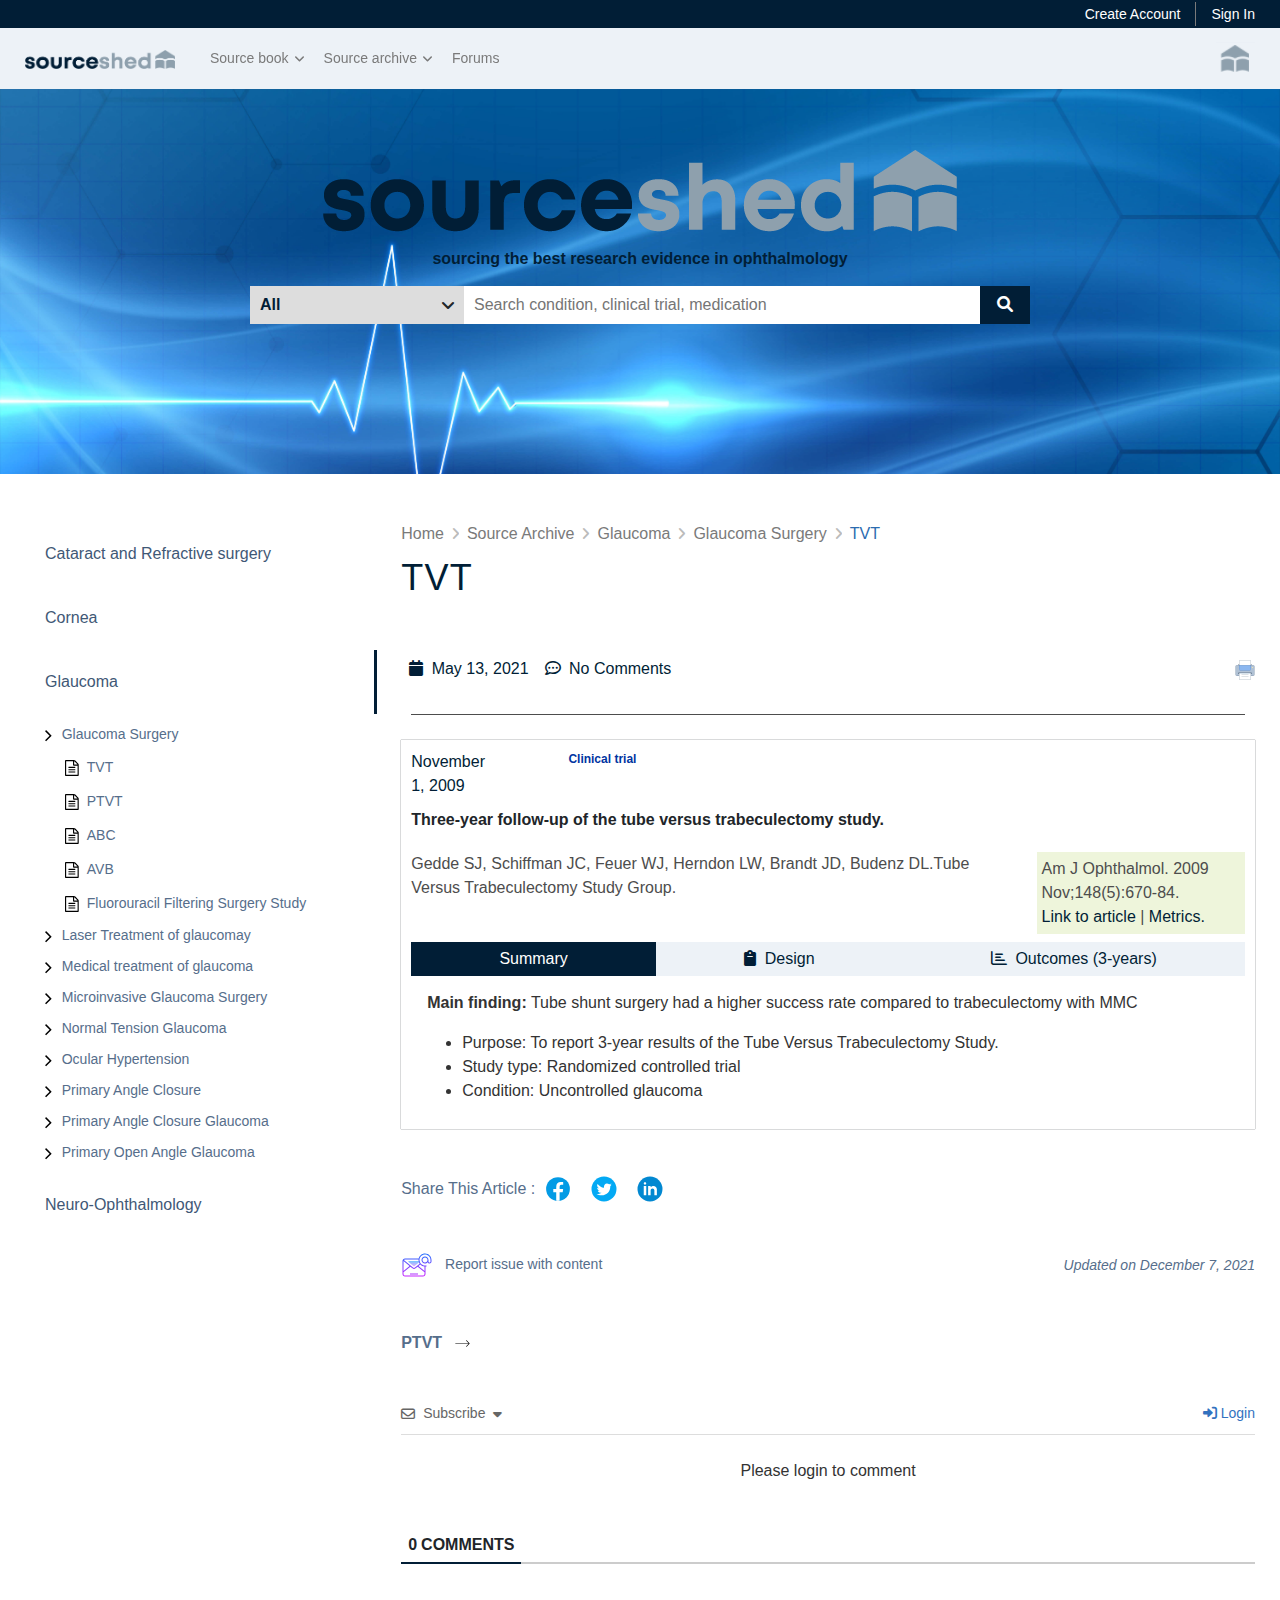
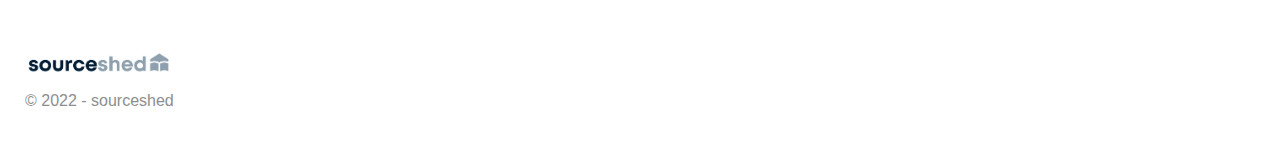
==== commit 120b62ed: "update" ====
--- a/glaucoma-source-archive.html
+++ b/glaucoma-source-archive.html
@@ -1040,6 +1040,101 @@
                             </div>
                         </div>
                     </div>
+                    <div class="sa-sidebar-item">
+                        <p class="sa-sidebar-item-title">Neuro-Ophthalmology</p>
+                        <div class="sa-sidebar-item-content">
+                            <div class="sa-sidebar-subitem-title">
+                                <svg class="toggle-arrow arrow-right active" xmlns="http://www.w3.org/2000/svg" xmlns:xlink="http://www.w3.org/1999/xlink" aria-hidden="true" focusable="false" width="0.48em" height="1em" style="-ms-transform: rotate(360deg); -webkit-transform: rotate(360deg); transform: rotate(360deg);" preserveAspectRatio="xMidYMid meet" viewBox="0 0 608 1280"><g transform="translate(608 0) scale(-1 1)"><path d="M595 288q0 13-10 23L192 704l393 393q10 10 10 23t-10 23l-50 50q-10 10-23 10t-23-10L23 727q-10-10-10-23t10-23l466-466q10-10 23-10t23 10l50 50q10 10 10 23z"></path></g></svg>
+                                <svg class="toggle-arrow arrow-down" xmlns="http://www.w3.org/2000/svg" xmlns:xlink="http://www.w3.org/1999/xlink" aria-hidden="true" focusable="false" width="0.8em" height="1em" style="-ms-transform: rotate(360deg); -webkit-transform: rotate(360deg); transform: rotate(360deg);" preserveAspectRatio="xMidYMid meet" viewBox="0 0 1024 1280"><path d="M1011 480q0 13-10 23L535 969q-10 10-23 10t-23-10L23 503q-10-10-10-23t10-23l50-50q10-10 23-10t23 10l393 393l393-393q10-10 23-10t23 10l50 50q10 10 10 23z"></path></svg>
+                                <a href="#">Giant Cell Arteritis</a>
+                            </div>
+                            <div class="sa-sidebar-subitem-content level-2">
+                                <ul>
+                                    <li>
+                                        <span class="me-2">
+                                            <svg xmlns="http://www.w3.org/2000/svg" xmlns:xlink="http://www.w3.org/1999/xlink" aria-hidden="true" focusable="false" width="0.86em" height="1em" style="-ms-transform: rotate(360deg); -webkit-transform: rotate(360deg); transform: rotate(360deg);" preserveAspectRatio="xMidYMid meet" viewBox="0 0 1536 1792"><path d="M1468 380q28 28 48 76t20 88v1152q0 40-28 68t-68 28H96q-40 0-68-28t-28-68V96q0-40 28-68T96 0h896q40 0 88 20t76 48zm-444-244v376h376q-10-29-22-41l-313-313q-12-12-41-22zm384 1528V640H992q-40 0-68-28t-28-68V128H128v1536h1280zM384 800q0-14 9-23t23-9h704q14 0 23 9t9 23v64q0 14-9 23t-23 9H416q-14 0-23-9t-9-23v-64zm736 224q14 0 23 9t9 23v64q0 14-9 23t-23 9H416q-14 0-23-9t-9-23v-64q0-14 9-23t23-9h704zm0 256q14 0 23 9t9 23v64q0 14-9 23t-23 9H416q-14 0-23-9t-9-23v-64q0-14 9-23t23-9h704z"></path></svg>
+                                        </span>
+                                        <a href="#">GiACTA</a>
+                                    </li>
+                                </ul>
+                            </div>
+                            <div class="sa-sidebar-subitem-title ">
+                                <svg class="toggle-arrow arrow-right active" xmlns="http://www.w3.org/2000/svg" xmlns:xlink="http://www.w3.org/1999/xlink" aria-hidden="true" focusable="false" width="0.48em" height="1em" style="-ms-transform: rotate(360deg); -webkit-transform: rotate(360deg); transform: rotate(360deg);" preserveAspectRatio="xMidYMid meet" viewBox="0 0 608 1280"><g transform="translate(608 0) scale(-1 1)"><path d="M595 288q0 13-10 23L192 704l393 393q10 10 10 23t-10 23l-50 50q-10 10-23 10t-23-10L23 727q-10-10-10-23t10-23l466-466q10-10 23-10t23 10l50 50q10 10 10 23z"></path></g></svg>
+                                <svg class="toggle-arrow arrow-down" xmlns="http://www.w3.org/2000/svg" xmlns:xlink="http://www.w3.org/1999/xlink" aria-hidden="true" focusable="false" width="0.8em" height="1em" style="-ms-transform: rotate(360deg); -webkit-transform: rotate(360deg); transform: rotate(360deg);" preserveAspectRatio="xMidYMid meet" viewBox="0 0 1024 1280"><path d="M1011 480q0 13-10 23L535 969q-10 10-23 10t-23-10L23 503q-10-10-10-23t10-23l50-50q10-10 23-10t23 10l393 393l393-393q10-10 23-10t23 10l50 50q10 10 10 23z"></path></svg>
+                                <a href="#">Hereditary optic neuropathy</a>
+                            </div>
+                            <div class="sa-sidebar-subitem-content level-2">
+                                <ul>
+                                    <li>
+                                        <span class="me-2">
+                                            <svg xmlns="http://www.w3.org/2000/svg" xmlns:xlink="http://www.w3.org/1999/xlink" aria-hidden="true" focusable="false" width="0.86em" height="1em" style="-ms-transform: rotate(360deg); -webkit-transform: rotate(360deg); transform: rotate(360deg);" preserveAspectRatio="xMidYMid meet" viewBox="0 0 1536 1792"><path d="M1468 380q28 28 48 76t20 88v1152q0 40-28 68t-68 28H96q-40 0-68-28t-28-68V96q0-40 28-68T96 0h896q40 0 88 20t76 48zm-444-244v376h376q-10-29-22-41l-313-313q-12-12-41-22zm384 1528V640H992q-40 0-68-28t-28-68V128H128v1536h1280zM384 800q0-14 9-23t23-9h704q14 0 23 9t9 23v64q0 14-9 23t-23 9H416q-14 0-23-9t-9-23v-64zm736 224q14 0 23 9t9 23v64q0 14-9 23t-23 9H416q-14 0-23-9t-9-23v-64q0-14 9-23t23-9h704zm0 256q14 0 23 9t9 23v64q0 14-9 23t-23 9H416q-14 0-23-9t-9-23v-64q0-14 9-23t23-9h704z"></path></svg>
+                                        </span>
+                                        <a href="#">“A randomized placebo-controlled trial of idebenone in Leber’s hereditary optic neuropathy”</a>
+                                    </li>
+                                </ul>
+                            </div>
+                            <div class="sa-sidebar-subitem-title ">
+                                <svg class="toggle-arrow arrow-right active" xmlns="http://www.w3.org/2000/svg" xmlns:xlink="http://www.w3.org/1999/xlink" aria-hidden="true" focusable="false" width="0.48em" height="1em" style="-ms-transform: rotate(360deg); -webkit-transform: rotate(360deg); transform: rotate(360deg);" preserveAspectRatio="xMidYMid meet" viewBox="0 0 608 1280"><g transform="translate(608 0) scale(-1 1)"><path d="M595 288q0 13-10 23L192 704l393 393q10 10 10 23t-10 23l-50 50q-10 10-23 10t-23-10L23 727q-10-10-10-23t10-23l466-466q10-10 23-10t23 10l50 50q10 10 10 23z"></path></g></svg>
+                                <svg class="toggle-arrow arrow-down" xmlns="http://www.w3.org/2000/svg" xmlns:xlink="http://www.w3.org/1999/xlink" aria-hidden="true" focusable="false" width="0.8em" height="1em" style="-ms-transform: rotate(360deg); -webkit-transform: rotate(360deg); transform: rotate(360deg);" preserveAspectRatio="xMidYMid meet" viewBox="0 0 1024 1280"><path d="M1011 480q0 13-10 23L535 969q-10 10-23 10t-23-10L23 503q-10-10-10-23t10-23l50-50q10-10 23-10t23 10l393 393l393-393q10-10 23-10t23 10l50 50q10 10 10 23z"></path></svg>
+                                <a href="#">Idiopathic Intracranial Hypertension</a>
+                            </div>
+                            <div class="sa-sidebar-subitem-content level-2">
+                                <ul>
+                                    <li>
+                                        <span class="me-2">
+                                            <svg xmlns="http://www.w3.org/2000/svg" xmlns:xlink="http://www.w3.org/1999/xlink" aria-hidden="true" focusable="false" width="0.86em" height="1em" style="-ms-transform: rotate(360deg); -webkit-transform: rotate(360deg); transform: rotate(360deg);" preserveAspectRatio="xMidYMid meet" viewBox="0 0 1536 1792"><path d="M1468 380q28 28 48 76t20 88v1152q0 40-28 68t-68 28H96q-40 0-68-28t-28-68V96q0-40 28-68T96 0h896q40 0 88 20t76 48zm-444-244v376h376q-10-29-22-41l-313-313q-12-12-41-22zm384 1528V640H992q-40 0-68-28t-28-68V128H128v1536h1280zM384 800q0-14 9-23t23-9h704q14 0 23 9t9 23v64q0 14-9 23t-23 9H416q-14 0-23-9t-9-23v-64zm736 224q14 0 23 9t9 23v64q0 14-9 23t-23 9H416q-14 0-23-9t-9-23v-64q0-14 9-23t23-9h704zm0 256q14 0 23 9t9 23v64q0 14-9 23t-23 9H416q-14 0-23-9t-9-23v-64q0-14 9-23t23-9h704z"></path></svg>
+                                        </span>
+                                        <a href="#">Idiopathic Intracranial Hypertension Treatment trial</a>
+                                    </li>
+                                </ul>
+                            </div>
+                            <div class="sa-sidebar-subitem-title ">
+                                <svg class="toggle-arrow arrow-right active" xmlns="http://www.w3.org/2000/svg" xmlns:xlink="http://www.w3.org/1999/xlink" aria-hidden="true" focusable="false" width="0.48em" height="1em" style="-ms-transform: rotate(360deg); -webkit-transform: rotate(360deg); transform: rotate(360deg);" preserveAspectRatio="xMidYMid meet" viewBox="0 0 608 1280"><g transform="translate(608 0) scale(-1 1)"><path d="M595 288q0 13-10 23L192 704l393 393q10 10 10 23t-10 23l-50 50q-10 10-23 10t-23-10L23 727q-10-10-10-23t10-23l466-466q10-10 23-10t23 10l50 50q10 10 10 23z"></path></g></svg>
+                                <svg class="toggle-arrow arrow-down" xmlns="http://www.w3.org/2000/svg" xmlns:xlink="http://www.w3.org/1999/xlink" aria-hidden="true" focusable="false" width="0.8em" height="1em" style="-ms-transform: rotate(360deg); -webkit-transform: rotate(360deg); transform: rotate(360deg);" preserveAspectRatio="xMidYMid meet" viewBox="0 0 1024 1280"><path d="M1011 480q0 13-10 23L535 969q-10 10-23 10t-23-10L23 503q-10-10-10-23t10-23l50-50q10-10 23-10t23 10l393 393l393-393q10-10 23-10t23 10l50 50q10 10 10 23z"></path></svg>
+                                <a href="#">Myasthenia Gravis</a>
+                            </div>
+                            <div class="sa-sidebar-subitem-content level-2">
+                                <ul>
+                                    <li>
+                                        <span class="me-2">
+                                            <svg xmlns="http://www.w3.org/2000/svg" xmlns:xlink="http://www.w3.org/1999/xlink" aria-hidden="true" focusable="false" width="0.86em" height="1em" style="-ms-transform: rotate(360deg); -webkit-transform: rotate(360deg); transform: rotate(360deg);" preserveAspectRatio="xMidYMid meet" viewBox="0 0 1536 1792"><path d="M1468 380q28 28 48 76t20 88v1152q0 40-28 68t-68 28H96q-40 0-68-28t-28-68V96q0-40 28-68T96 0h896q40 0 88 20t76 48zm-444-244v376h376q-10-29-22-41l-313-313q-12-12-41-22zm384 1528V640H992q-40 0-68-28t-28-68V128H128v1536h1280zM384 800q0-14 9-23t23-9h704q14 0 23 9t9 23v64q0 14-9 23t-23 9H416q-14 0-23-9t-9-23v-64zm736 224q14 0 23 9t9 23v64q0 14-9 23t-23 9H416q-14 0-23-9t-9-23v-64q0-14 9-23t23-9h704zm0 256q14 0 23 9t9 23v64q0 14-9 23t-23 9H416q-14 0-23-9t-9-23v-64q0-14 9-23t23-9h704z"></path></svg>
+                                        </span>
+                                        <a href="#">MGTX</a>
+                                    </li>
+                                </ul>
+                            </div>
+                            <div class="sa-sidebar-subitem-title ">
+                                <svg class="toggle-arrow arrow-right active" xmlns="http://www.w3.org/2000/svg" xmlns:xlink="http://www.w3.org/1999/xlink" aria-hidden="true" focusable="false" width="0.48em" height="1em" style="-ms-transform: rotate(360deg); -webkit-transform: rotate(360deg); transform: rotate(360deg);" preserveAspectRatio="xMidYMid meet" viewBox="0 0 608 1280"><g transform="translate(608 0) scale(-1 1)"><path d="M595 288q0 13-10 23L192 704l393 393q10 10 10 23t-10 23l-50 50q-10 10-23 10t-23-10L23 727q-10-10-10-23t10-23l466-466q10-10 23-10t23 10l50 50q10 10 10 23z"></path></g></svg>
+                                <svg class="toggle-arrow arrow-down" xmlns="http://www.w3.org/2000/svg" xmlns:xlink="http://www.w3.org/1999/xlink" aria-hidden="true" focusable="false" width="0.8em" height="1em" style="-ms-transform: rotate(360deg); -webkit-transform: rotate(360deg); transform: rotate(360deg);" preserveAspectRatio="xMidYMid meet" viewBox="0 0 1024 1280"><path d="M1011 480q0 13-10 23L535 969q-10 10-23 10t-23-10L23 503q-10-10-10-23t10-23l50-50q10-10 23-10t23 10l393 393l393-393q10-10 23-10t23 10l50 50q10 10 10 23z"></path></svg>
+                                <a href="#">NAION</a>
+                            </div>
+                            <div class="sa-sidebar-subitem-content level-2">
+                                <ul>
+                                    <li>
+                                        <span class="me-2">
+                                            <svg xmlns="http://www.w3.org/2000/svg" xmlns:xlink="http://www.w3.org/1999/xlink" aria-hidden="true" focusable="false" width="0.86em" height="1em" style="-ms-transform: rotate(360deg); -webkit-transform: rotate(360deg); transform: rotate(360deg);" preserveAspectRatio="xMidYMid meet" viewBox="0 0 1536 1792"><path d="M1468 380q28 28 48 76t20 88v1152q0 40-28 68t-68 28H96q-40 0-68-28t-28-68V96q0-40 28-68T96 0h896q40 0 88 20t76 48zm-444-244v376h376q-10-29-22-41l-313-313q-12-12-41-22zm384 1528V640H992q-40 0-68-28t-28-68V128H128v1536h1280zM384 800q0-14 9-23t23-9h704q14 0 23 9t9 23v64q0 14-9 23t-23 9H416q-14 0-23-9t-9-23v-64zm736 224q14 0 23 9t9 23v64q0 14-9 23t-23 9H416q-14 0-23-9t-9-23v-64q0-14 9-23t23-9h704zm0 256q14 0 23 9t9 23v64q0 14-9 23t-23 9H416q-14 0-23-9t-9-23v-64q0-14 9-23t23-9h704z"></path></svg>
+                                        </span>
+                                        <a href="#">“Non-arteritic anterior ischemic optic neuropathy: role of systemic corticosteroid therapy”</a>
+                                    </li>
+                                </ul>
+                            </div>
+                            <div class="sa-sidebar-subitem-title ">
+                                <svg class="toggle-arrow arrow-right active" xmlns="http://www.w3.org/2000/svg" xmlns:xlink="http://www.w3.org/1999/xlink" aria-hidden="true" focusable="false" width="0.48em" height="1em" style="-ms-transform: rotate(360deg); -webkit-transform: rotate(360deg); transform: rotate(360deg);" preserveAspectRatio="xMidYMid meet" viewBox="0 0 608 1280"><g transform="translate(608 0) scale(-1 1)"><path d="M595 288q0 13-10 23L192 704l393 393q10 10 10 23t-10 23l-50 50q-10 10-23 10t-23-10L23 727q-10-10-10-23t10-23l466-466q10-10 23-10t23 10l50 50q10 10 10 23z"></path></g></svg>
+                                <svg class="toggle-arrow arrow-down" xmlns="http://www.w3.org/2000/svg" xmlns:xlink="http://www.w3.org/1999/xlink" aria-hidden="true" focusable="false" width="0.8em" height="1em" style="-ms-transform: rotate(360deg); -webkit-transform: rotate(360deg); transform: rotate(360deg);" preserveAspectRatio="xMidYMid meet" viewBox="0 0 1024 1280"><path d="M1011 480q0 13-10 23L535 969q-10 10-23 10t-23-10L23 503q-10-10-10-23t10-23l50-50q10-10 23-10t23 10l393 393l393-393q10-10 23-10t23 10l50 50q10 10 10 23z"></path></svg>
+                                <a href="#">Optic Neuritis</a>
+                            </div>
+                            <div class="sa-sidebar-subitem-content level-2">
+                                <ul>
+                                    <li>
+                                        <span class="me-2">
+                                            <svg xmlns="http://www.w3.org/2000/svg" xmlns:xlink="http://www.w3.org/1999/xlink" aria-hidden="true" focusable="false" width="0.86em" height="1em" style="-ms-transform: rotate(360deg); -webkit-transform: rotate(360deg); transform: rotate(360deg);" preserveAspectRatio="xMidYMid meet" viewBox="0 0 1536 1792"><path d="M1468 380q28 28 48 76t20 88v1152q0 40-28 68t-68 28H96q-40 0-68-28t-28-68V96q0-40 28-68T96 0h896q40 0 88 20t76 48zm-444-244v376h376q-10-29-22-41l-313-313q-12-12-41-22zm384 1528V640H992q-40 0-68-28t-28-68V128H128v1536h1280zM384 800q0-14 9-23t23-9h704q14 0 23 9t9 23v64q0 14-9 23t-23 9H416q-14 0-23-9t-9-23v-64zm736 224q14 0 23 9t9 23v64q0 14-9 23t-23 9H416q-14 0-23-9t-9-23v-64q0-14 9-23t23-9h704zm0 256q14 0 23 9t9 23v64q0 14-9 23t-23 9H416q-14 0-23-9t-9-23v-64q0-14 9-23t23-9h704z"></path></svg>
+                                        </span>
+                                        <a href="#">ONTT</a>
+                                    </li>
+                                </ul>
+                            </div>
+                        </div>
+                    </div>
                 </aside>
                 <div class="archive-docs">
                     <!-- breadcrumb -->
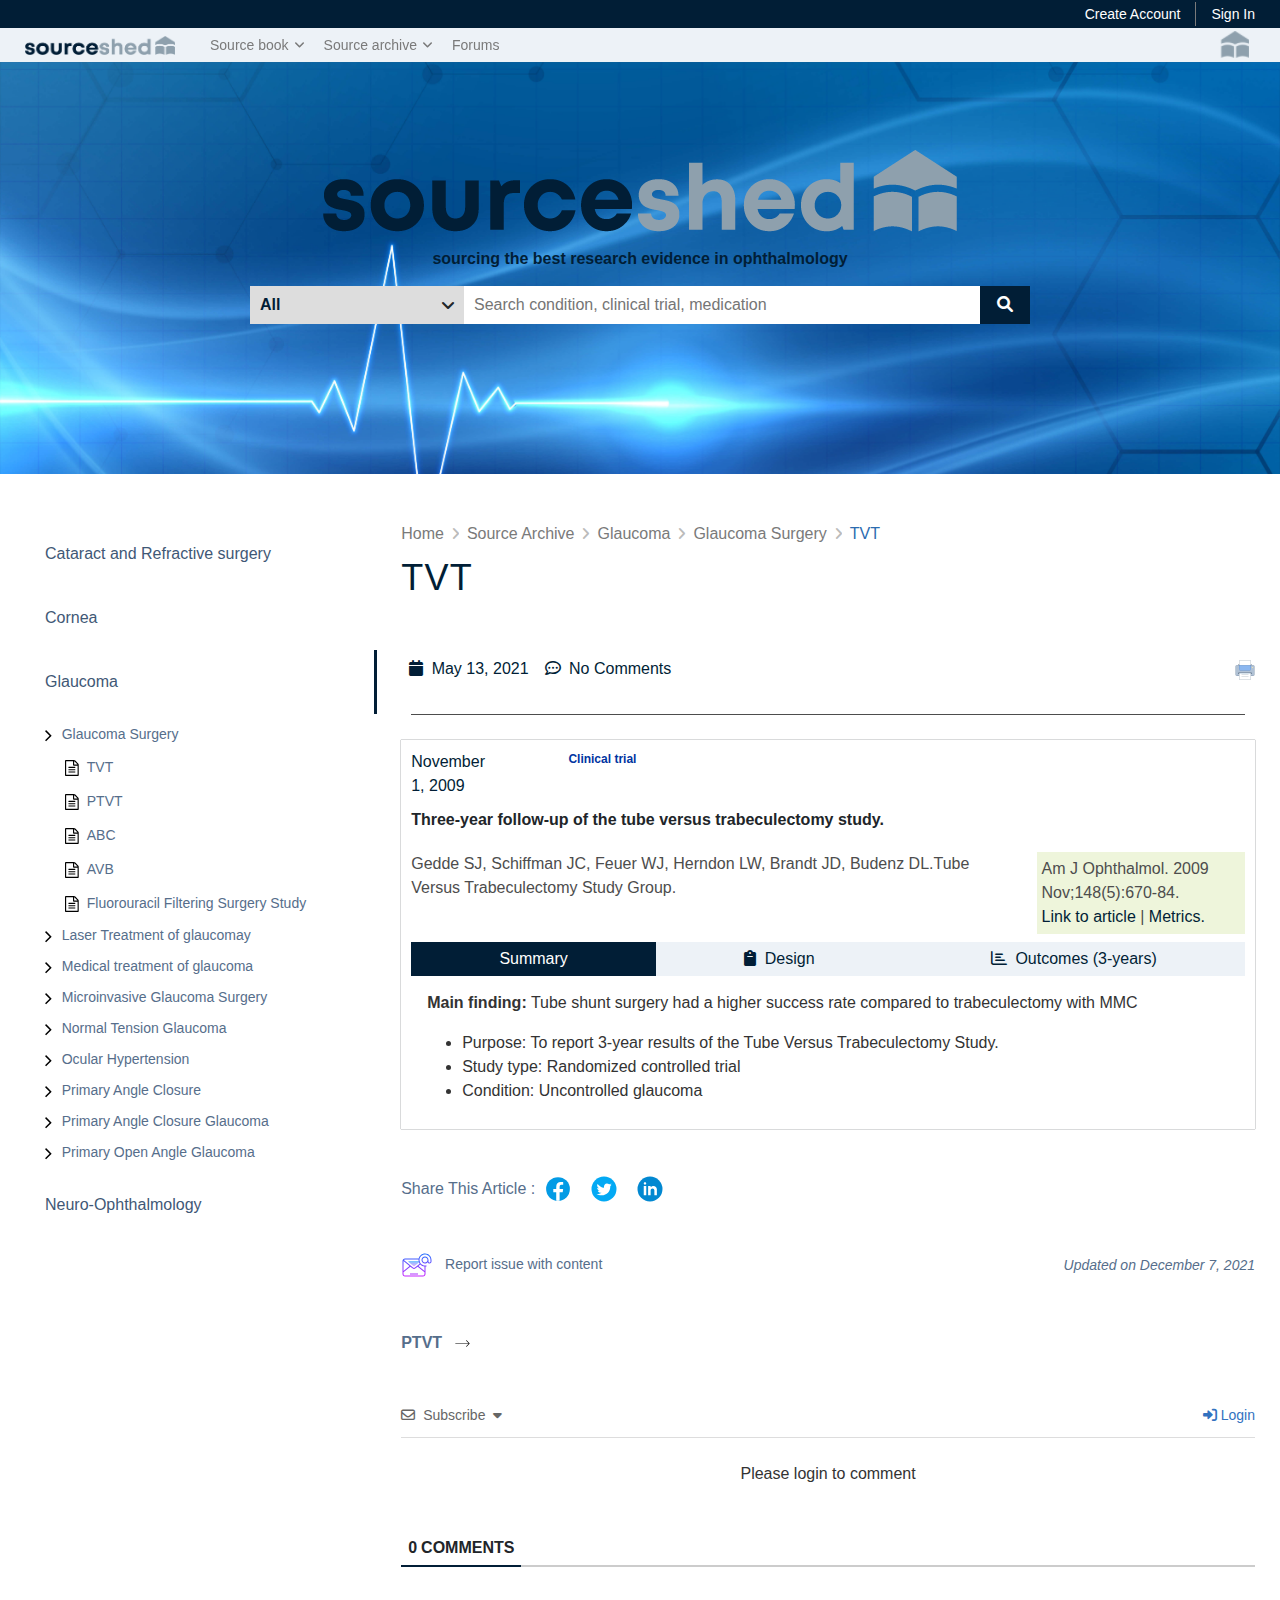
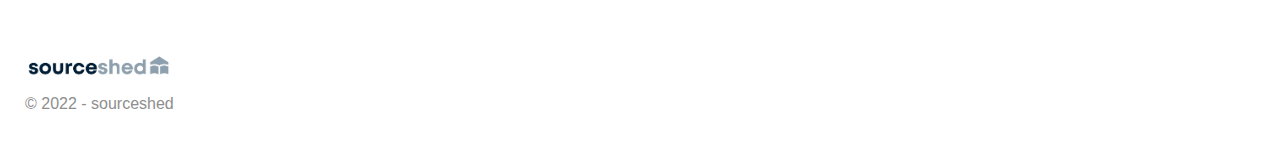
==== commit 8daacda7: "update" ====
--- a/glaucoma-source-archive.html
+++ b/glaucoma-source-archive.html
@@ -51,7 +51,7 @@
                         <i class="fa-solid fa-bars-staggered text-light-gray"></i>
                     </div>
                     <div class="header-nav__logo">
-                        <a href="#">
+                        <a href="#" class="d-block">
                             <img src="./assets/img/banner-logo.png" alt="Sourceshed Logo" class="img-fluid">
                         </a>
                     </div>
--- a/assets/css/style.css
+++ b/assets/css/style.css
@@ -12,7 +12,7 @@
 }
 a{
     text-decoration: none;
-    display: block;
+    transition: 0.3s ease;
 }
 
 p {
@@ -25,9 +25,9 @@
     list-style-type: none;
 }
 
-input, select,button:focus {
+input, select, button, textarea:focus {
     outline: none;
-    
+    box-shadow: none;
 }
 
 /* google fonts */
@@ -51,6 +51,7 @@
     --ss-dark-gray-2: #4d4d4d;
     --ss-dark-gray-3:#666666;
     --ss-dark-gray-4: #777777;
+    --ss-dark-gray-5: #656565;
     --ss-light-ash: #8EA0AD;
     --ss-light-ash-1: #CAD1DA;
     --ss-light-ash-2: #D1DBE9;
@@ -65,7 +66,7 @@
 
     --ss-green: #339966;
     --ss-dark-green: #159527;
-    --ss-brown: #993300;
+    --ss-light-brown: #e2dbbe;
 
     --ss-text-xss: 12px;
     --ss-text-xs: 14px;
@@ -147,6 +148,9 @@
 .text-dark-gray-3 {
     color: var(--ss-dark-gray-3);
 }
+.text-dark-gray-5 {
+    color: var(--ss-dark-gray-5);
+}
 .text-light-gray {
     color: var(--ss-light-gray);
 }
@@ -273,7 +277,7 @@
 } */
 /* ---------- btn ---------- */
 .btn-primary{
-    background-color: var(--ss-dark-blue);
+    background-color: var(--ss-light-blue);
     padding: 8px 10px;
 }
 .btn-custom{
@@ -286,6 +290,9 @@
 }
 .btn-custom__red{
     background-color: var(--l-color-red);
+}
+.box-shadow-none {
+    box-shadow: none !important;
 }
 
 body{
@@ -638,24 +645,42 @@
 }
 /* sourcebook tab */
 .sourcebook-tab .nav-link,
-.studies-tab .nav-link {
-    font-size: 15px;
+.studies-tab .nav-link,
+.lp-tab .nav-link{
     margin-bottom: 0px;
     border: none;
     border-radius: 0px;
-    color: var(--ss-dark-blue);
     white-space: nowrap;
     transition: all 0.35s ease;
     position: relative;
 }
-.sourcebook-tab .nav-link {
+.sourcebook-tab .nav-link,
+.studies-tab .nav-link{
+    font-size: 15px;
+}
+.lp-tab .nav-link{
+    font-size: 16px;
+}
+.sourcebook-tab .nav-link,
+.studies-tab .nav-link{
+    color: var(--ss-dark-blue);
+}
+.lp-tab .nav-link {
+    color: var(--ss-dark-gray);
+    max-width: 100%;
+    flex-basis: 0%;
+    flex-grow: 1;
+}
+.sourcebook-tab .nav-link,
+.lp-tab .nav-link {
     padding: 8px 30px;
 }
 .studies-tab .nav-link {
     padding: 8px 15px;
 }
 .sourcebook-tab .nav-link::before, 
-.studies-tab .nav-link::before {
+.studies-tab .nav-link::before,
+.lp-tab .nav-link::before {
     content: "";
     position: absolute;
     width: 100%;
@@ -670,7 +695,8 @@
     transition: transform 0.2s ease;
 }
 .sourcebook-tab .nav-link.active::before,
-.studies-tab .nav-link.active::before {
+.studies-tab .nav-link.active::before,
+.lp-tab .nav-link.active::before {
     content: "";
     position: absolute;
     width: 100%;
@@ -860,7 +886,8 @@
     /* transition: all 0.35s ease; */
 }
 .sourcebook-active .card-body {
-    min-height: 208px;
+    /* min-height: 208px; */
+    min-height: 232px;
 }
 .studies-active .card-body {
     min-height: 175px;
@@ -1462,6 +1489,105 @@
     border-bottom: 2px solid var(--ss-dark-blue);
     font-weight: 600;
 }
+
+/* ============ retina landing page css  =================================== */
+.lp-breadcrumb-arrow .breadcrumb-item+.breadcrumb-item::before {
+    color: #fff;
+    opacity: 1;
+}
+.lp-content-left {
+    flex: 0 0 17%;
+}
+.lp-content-right {
+    flex: 1;
+}
+.lp-index {
+    padding: 20px;
+    box-shadow: 0 0 10px 0 rgb(0 0 0 / 50%);
+}
+.ip-indexing-area ul li span, 
+.ip-indexing-area ul li a {
+    font-size: 18px;
+    color: var(--ss-dark-gray-5);
+    margin: 5px 0;
+    display: inline-block;
+}
+.ip-indexing-area ul li a {
+    text-decoration: underline;
+}
+.ip-indexing-area ul li a:hover {
+    color: var(--ss-light-blue) !important;
+}
+ul.lpi-level-2 {
+    padding-left: 40px;
+}
+ul.lpi-level-3 {
+    padding-left: 40px;
+}
+.lp-tab-content-box {
+    box-shadow: 0 0 10px 0 rgb(0 0 0 / 50%);
+    border-radius: 15px;
+    padding: 20px;
+    height: 100%;
+}
+
+.lp-tab-content-box ul {
+    padding-left: 15px;
+    padding-top: 8px;
+}
+
+.lp-tab-content-box ul li a {
+    color: var(--ss-dark-blue);
+    margin: 5px 0;
+    transition: all 0.35s ease;
+}
+
+.lp-tab-content-box ul li a:hover {
+    color: var(--ss-light-blue);
+}
+.lp-tab-content-list ul {
+    padding-bottom: 15px;
+}
+.lp-tab-content-list ul li {
+    word-break: break-all;
+}
+.lp-tab-content-list a {
+    display: inline-block;
+}
+.bg-orinoco {
+    background-color: #D5D6AA;
+}
+.bg-coconut {
+    background-color: #e2dbbe;
+}
+.bg-skeptic {
+    background-color: #9DBBAE;
+}
+figure.lp-tab-content-img-box {
+    margin-bottom: 0;
+    width: 20%;
+    margin-right: 15px;
+    flex: 0 0 auto;
+}
+figure.lp-tab-content-img-box a {
+    display: block;
+    height: 100%;
+}
+/* ============ register page css  =================================== */
+.register {
+    padding: 60px 0px 0px;
+    max-width: 450px;
+    width: 100%;
+    margin-left: auto;
+    margin-right: auto;
+}
+.register-form input:focus,
+.register-form button:focus,
+.register-form textarea:focus {
+    outline: none;
+    box-shadow: none;
+    border-color: gainsboro;
+}
 /* ============ footer css  =================================== */
 .footer {
     padding: 40px 0;
--- a/assets/css/responsive.css
+++ b/assets/css/responsive.css
@@ -67,6 +67,17 @@
 @media (min-width: 769px) {
     .doc-index-close {
         display: none;
+    }
+}
+@media (max-width: 768px) {
+    .lp-content-left {
+        display: none;
+    }
+    .lp-tab-content-list {
+        padding-bottom: 20px;
+    }
+    .lp-tab-content-box ul {
+        padding-top: 8px;
     }
 }
 
@@ -187,4 +198,18 @@
     .sa-comment-form-option {
         padding-right: 0;
     }
+    /* =============== retina landing page =================== */
+    .ip-indexing-area {
+        padding-left: 0 !important;
+    }
+    ul.lpi-level-2 {
+        padding-left: 17px;
+    }
+    ul.lpi-level-3 {
+        padding-left: 22px;
+    }
+    .lp-tab .nav-link {
+        flex-grow: 1;
+    }
+
 }